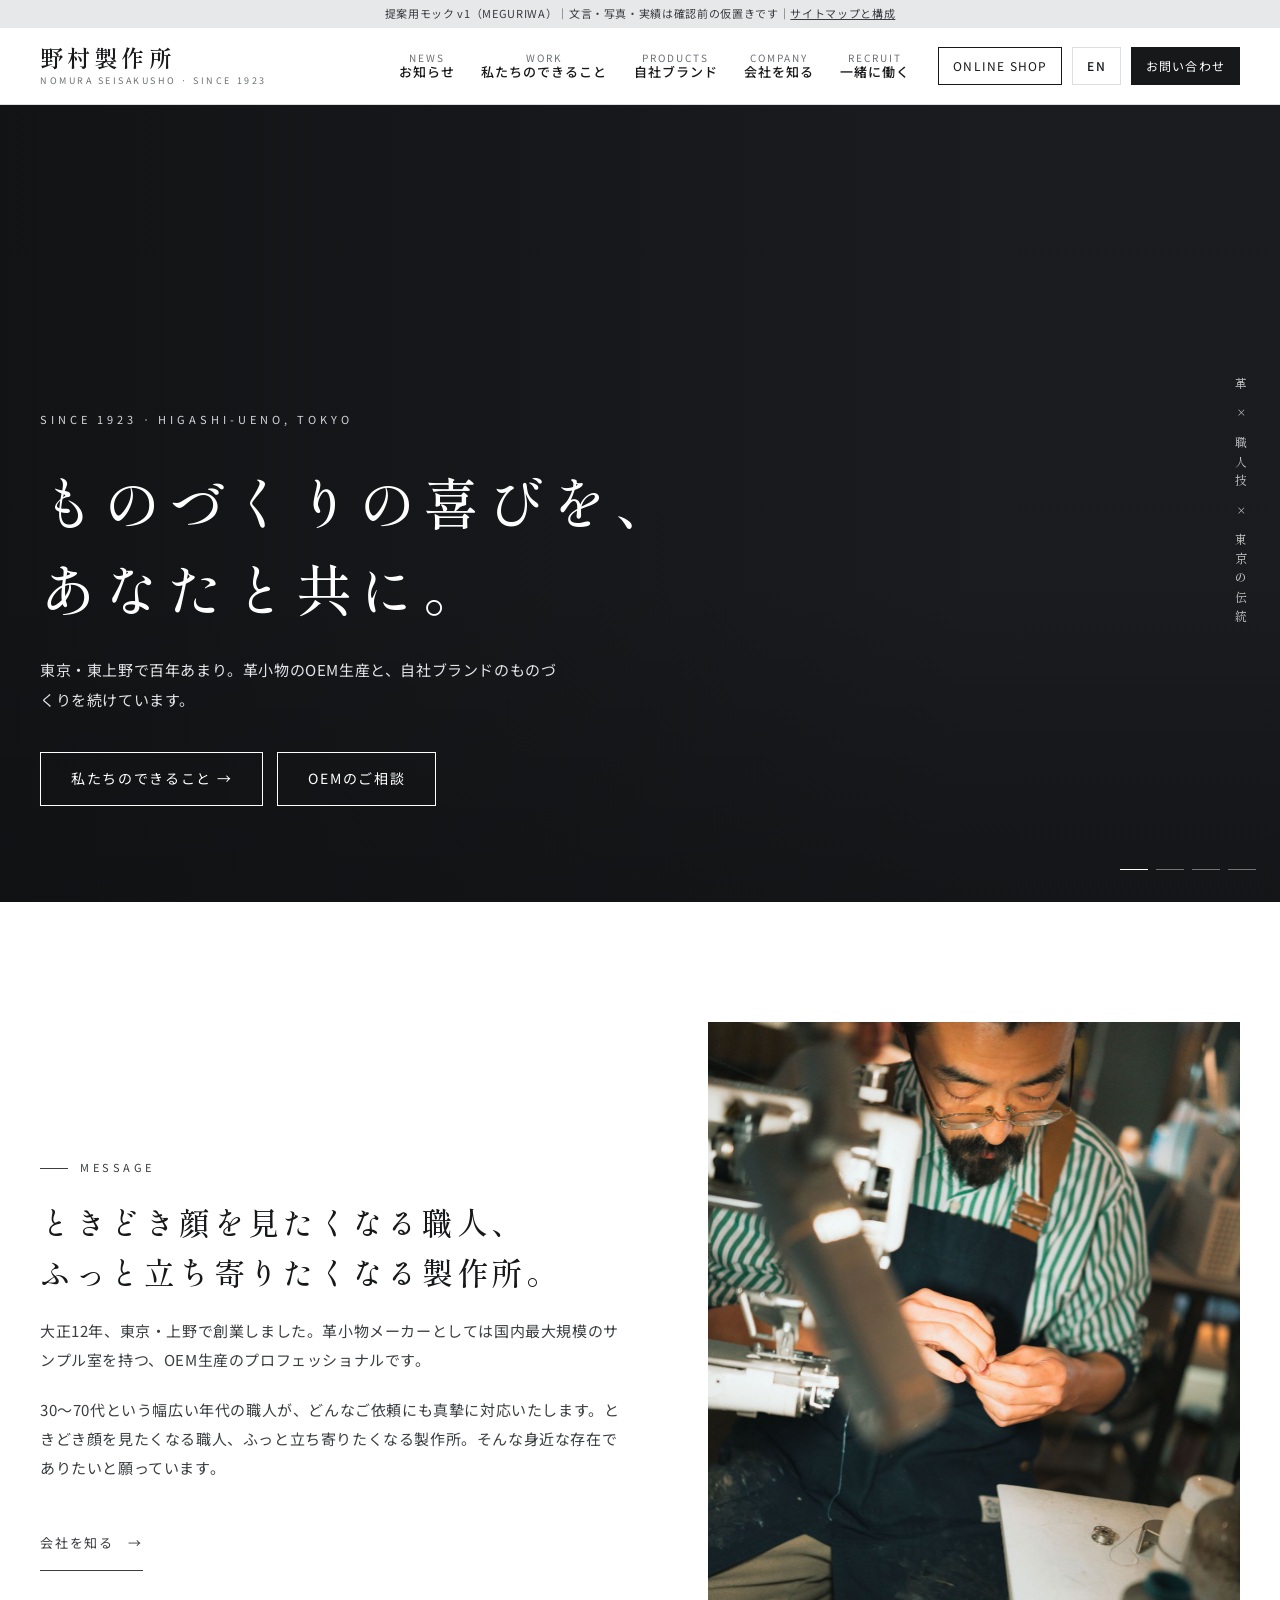
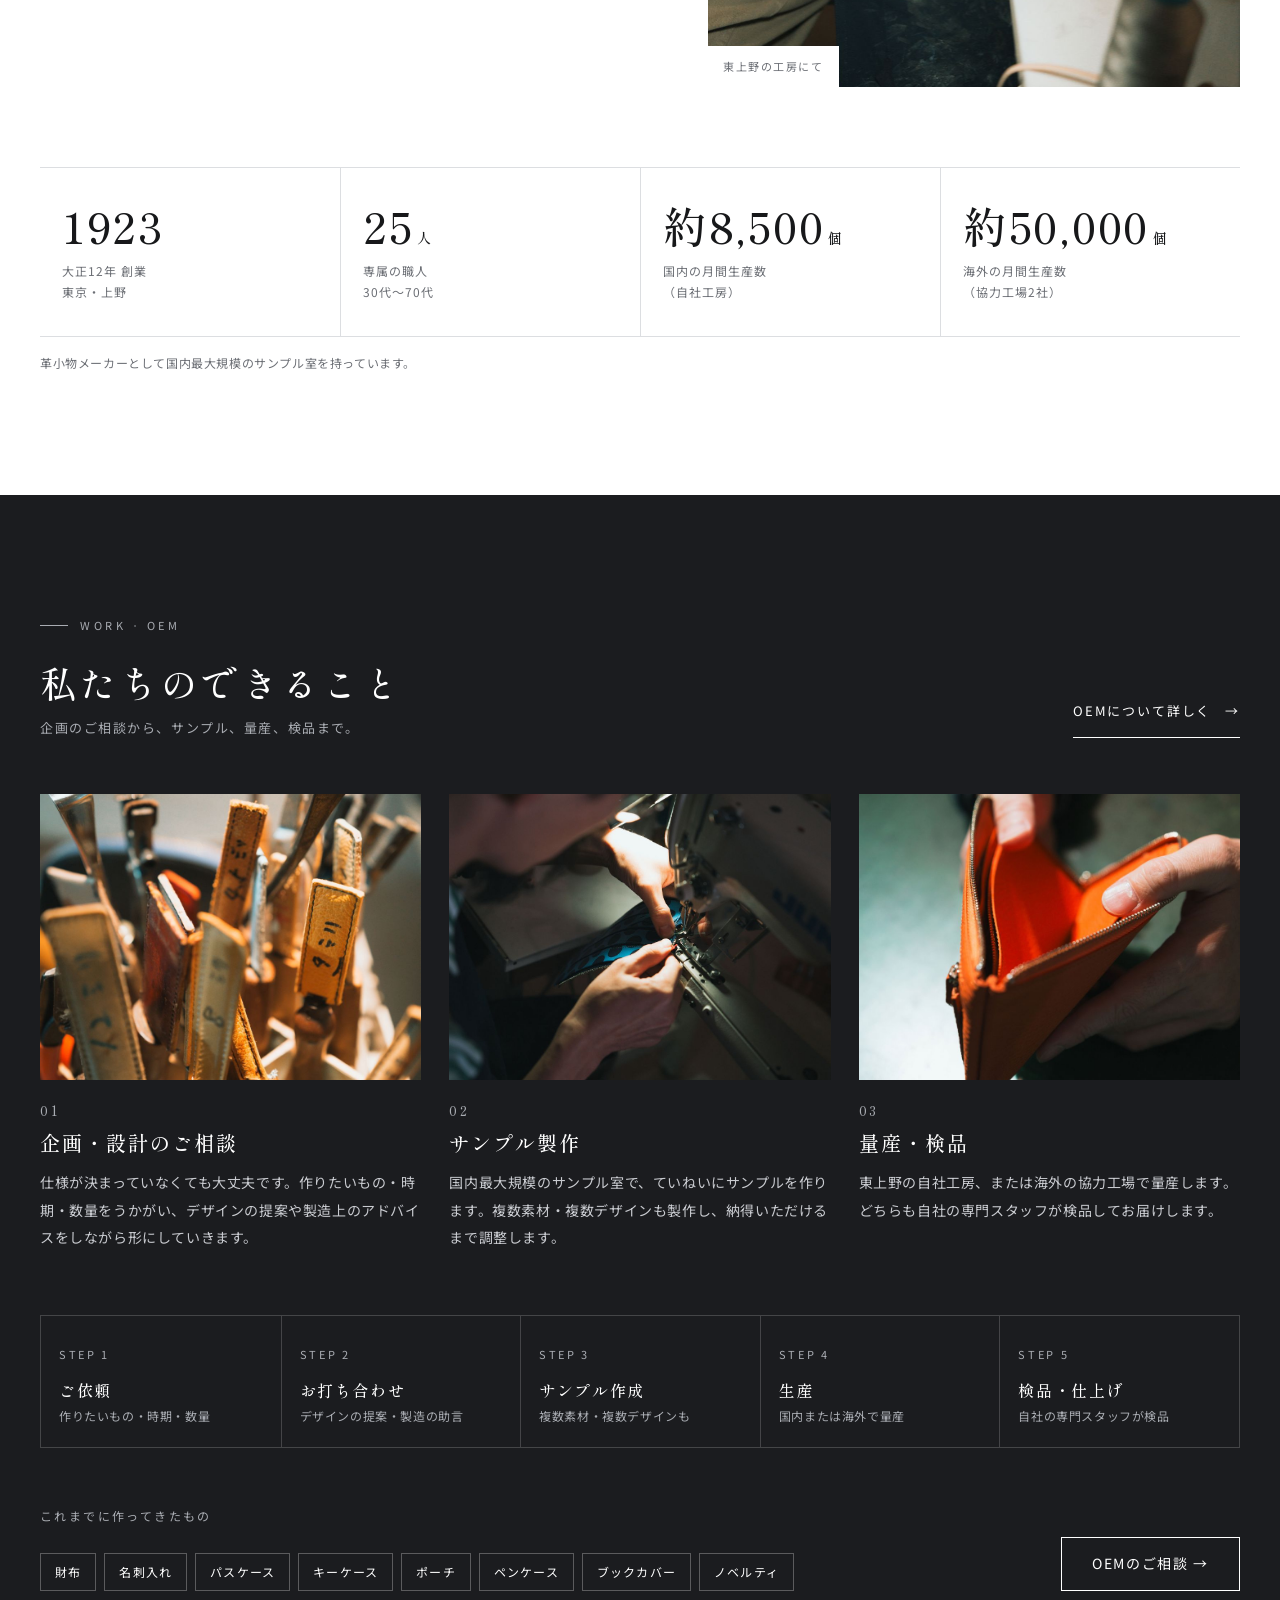
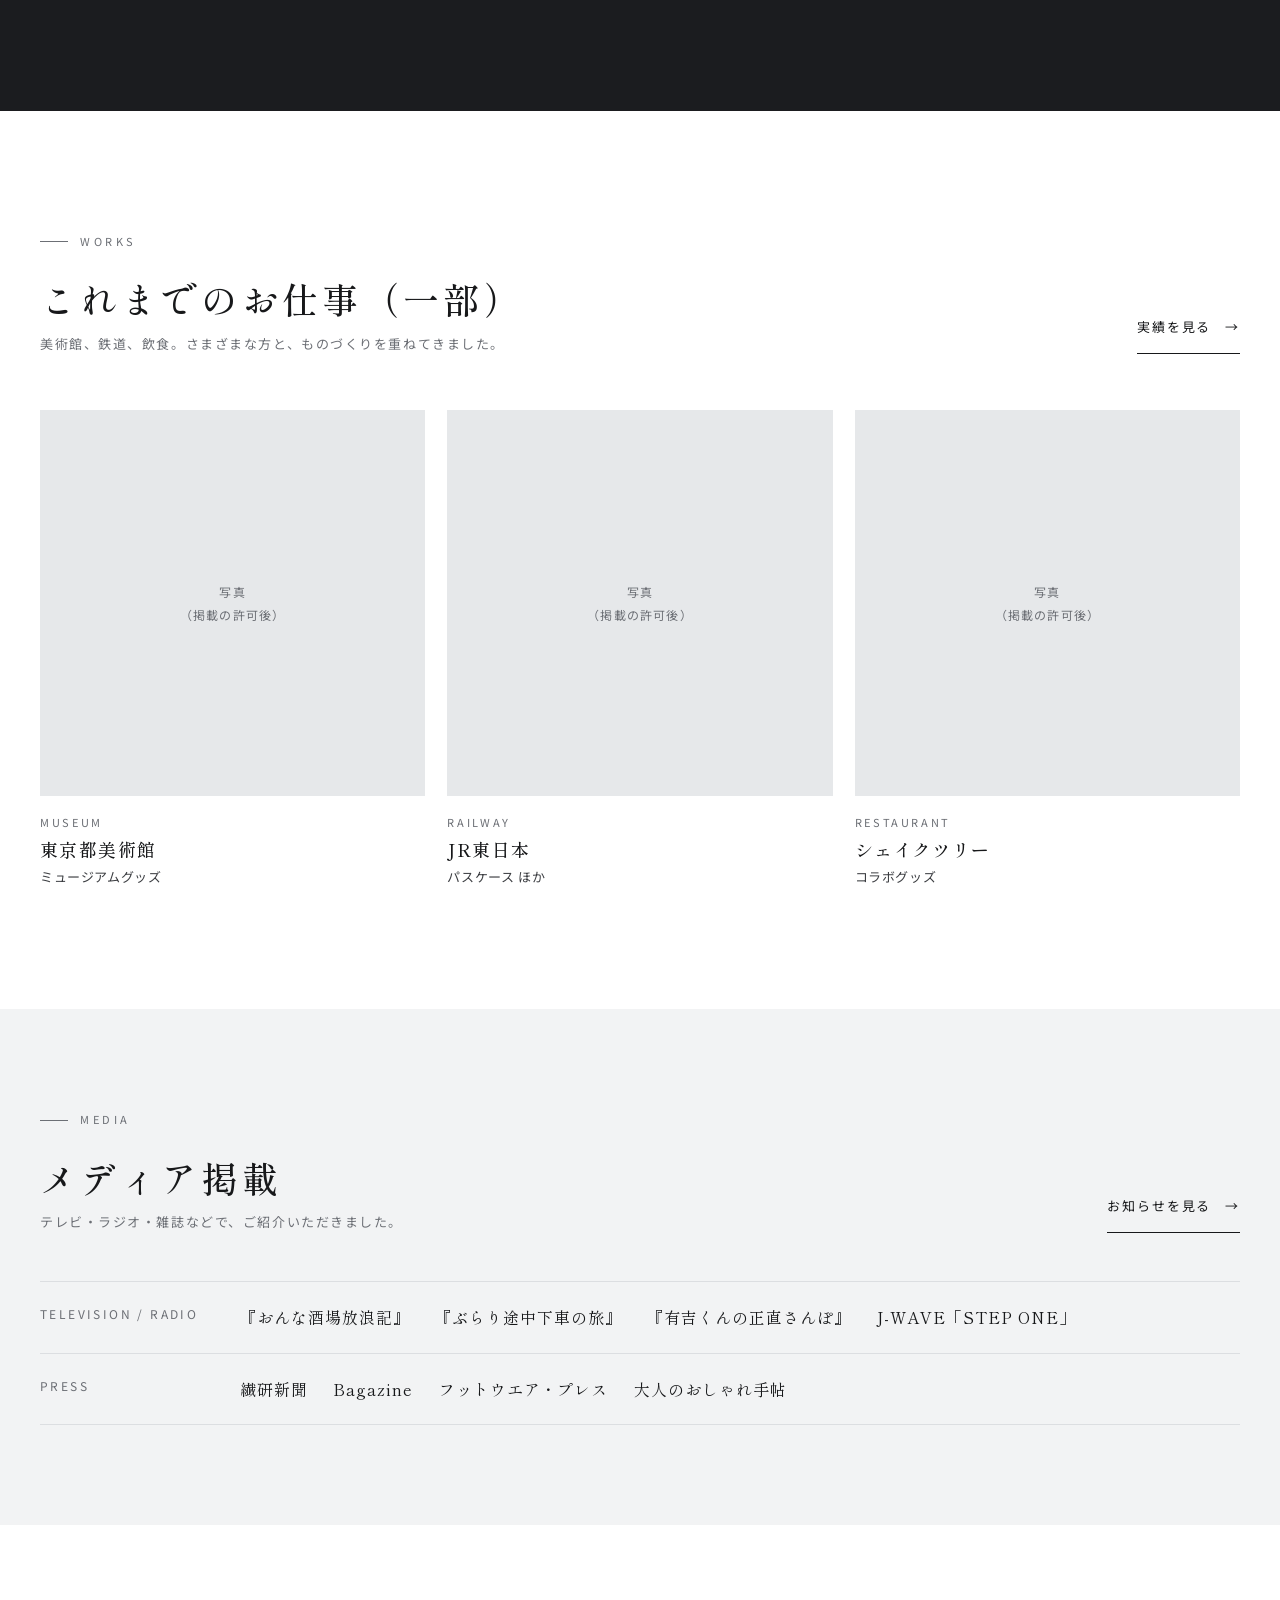
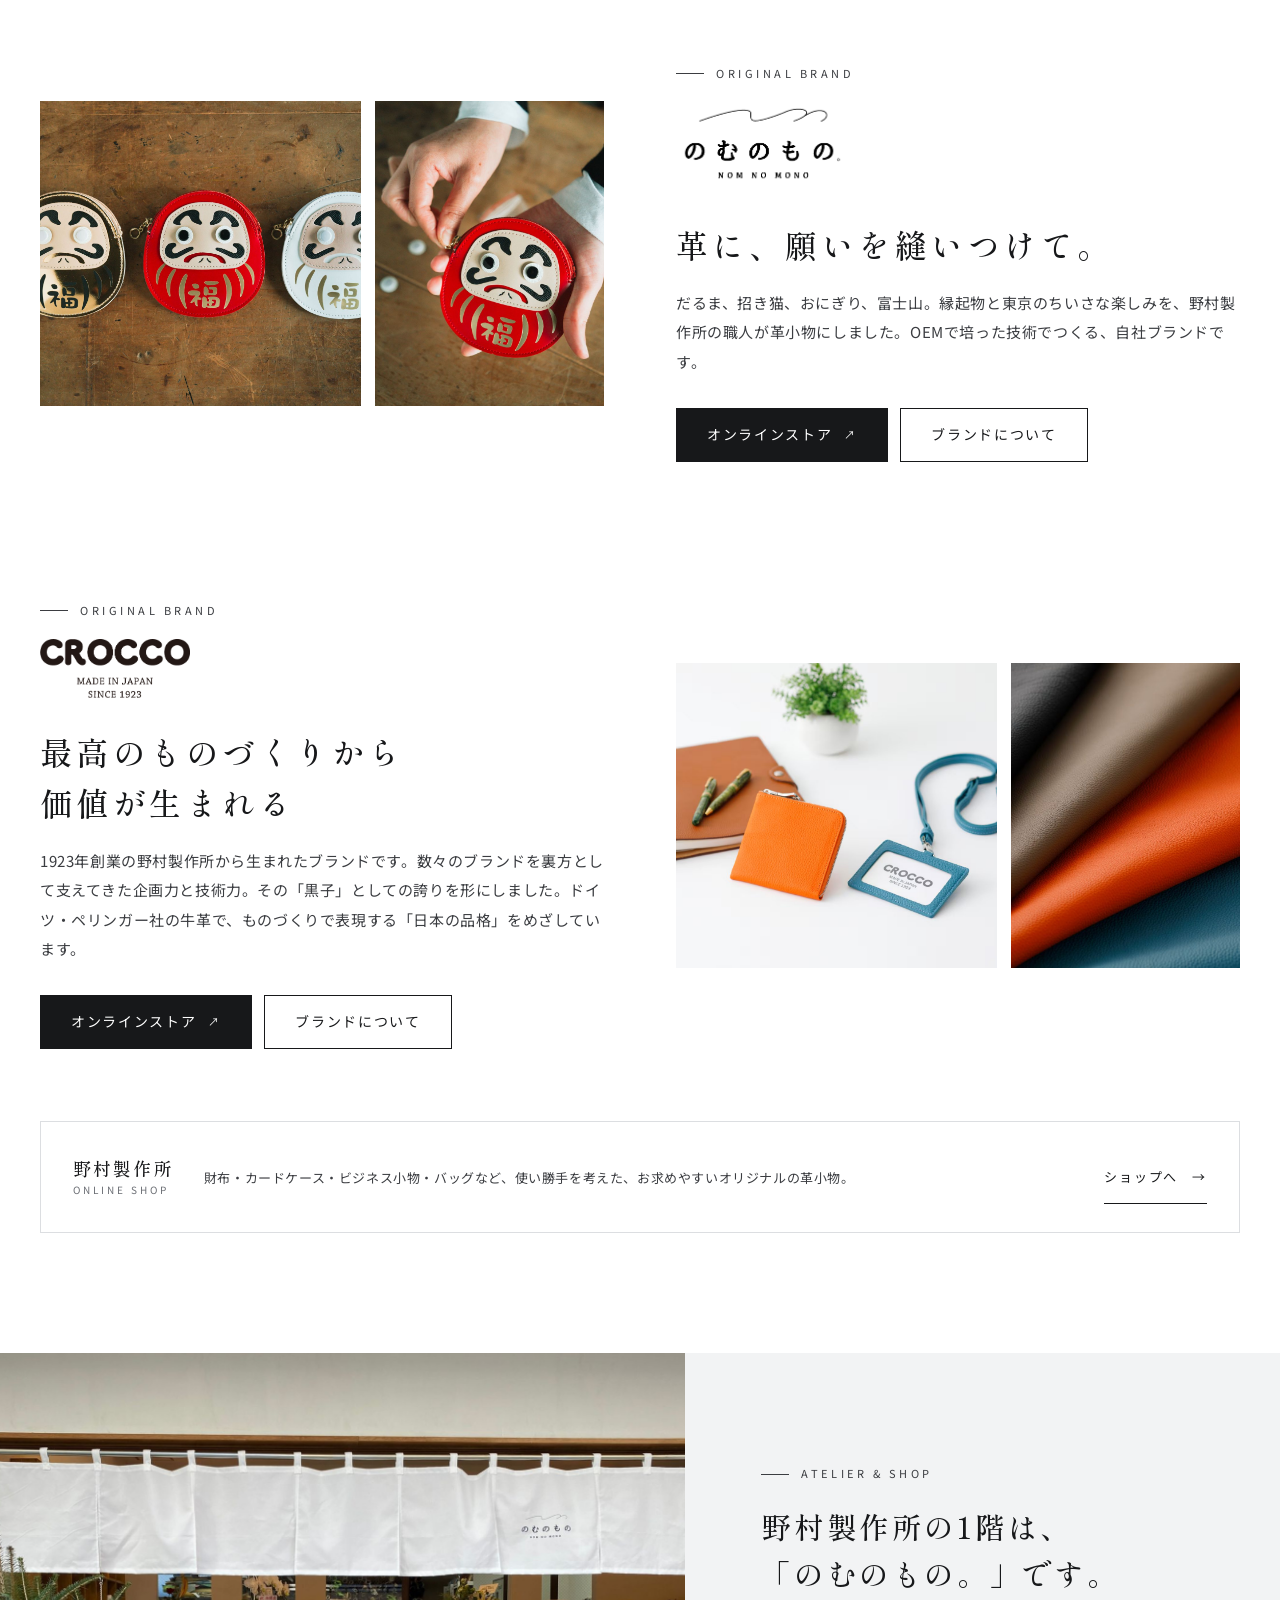
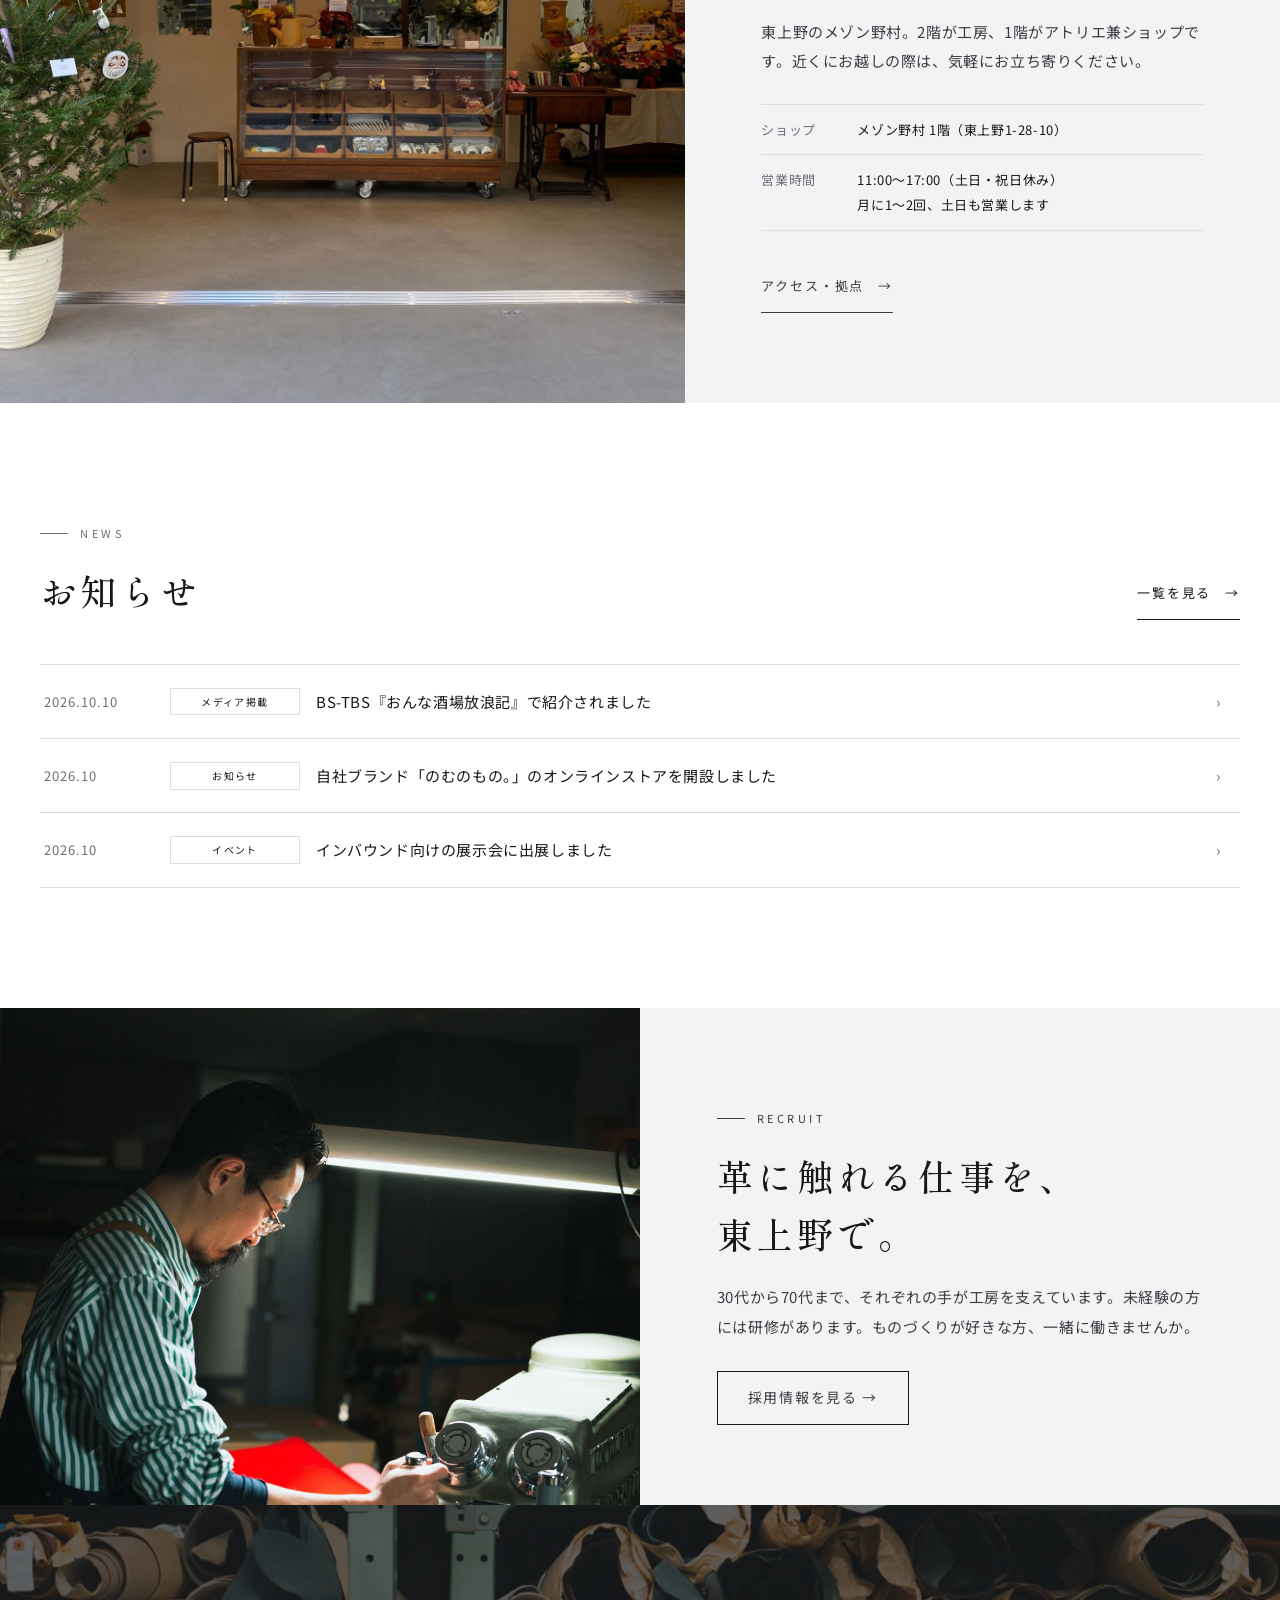
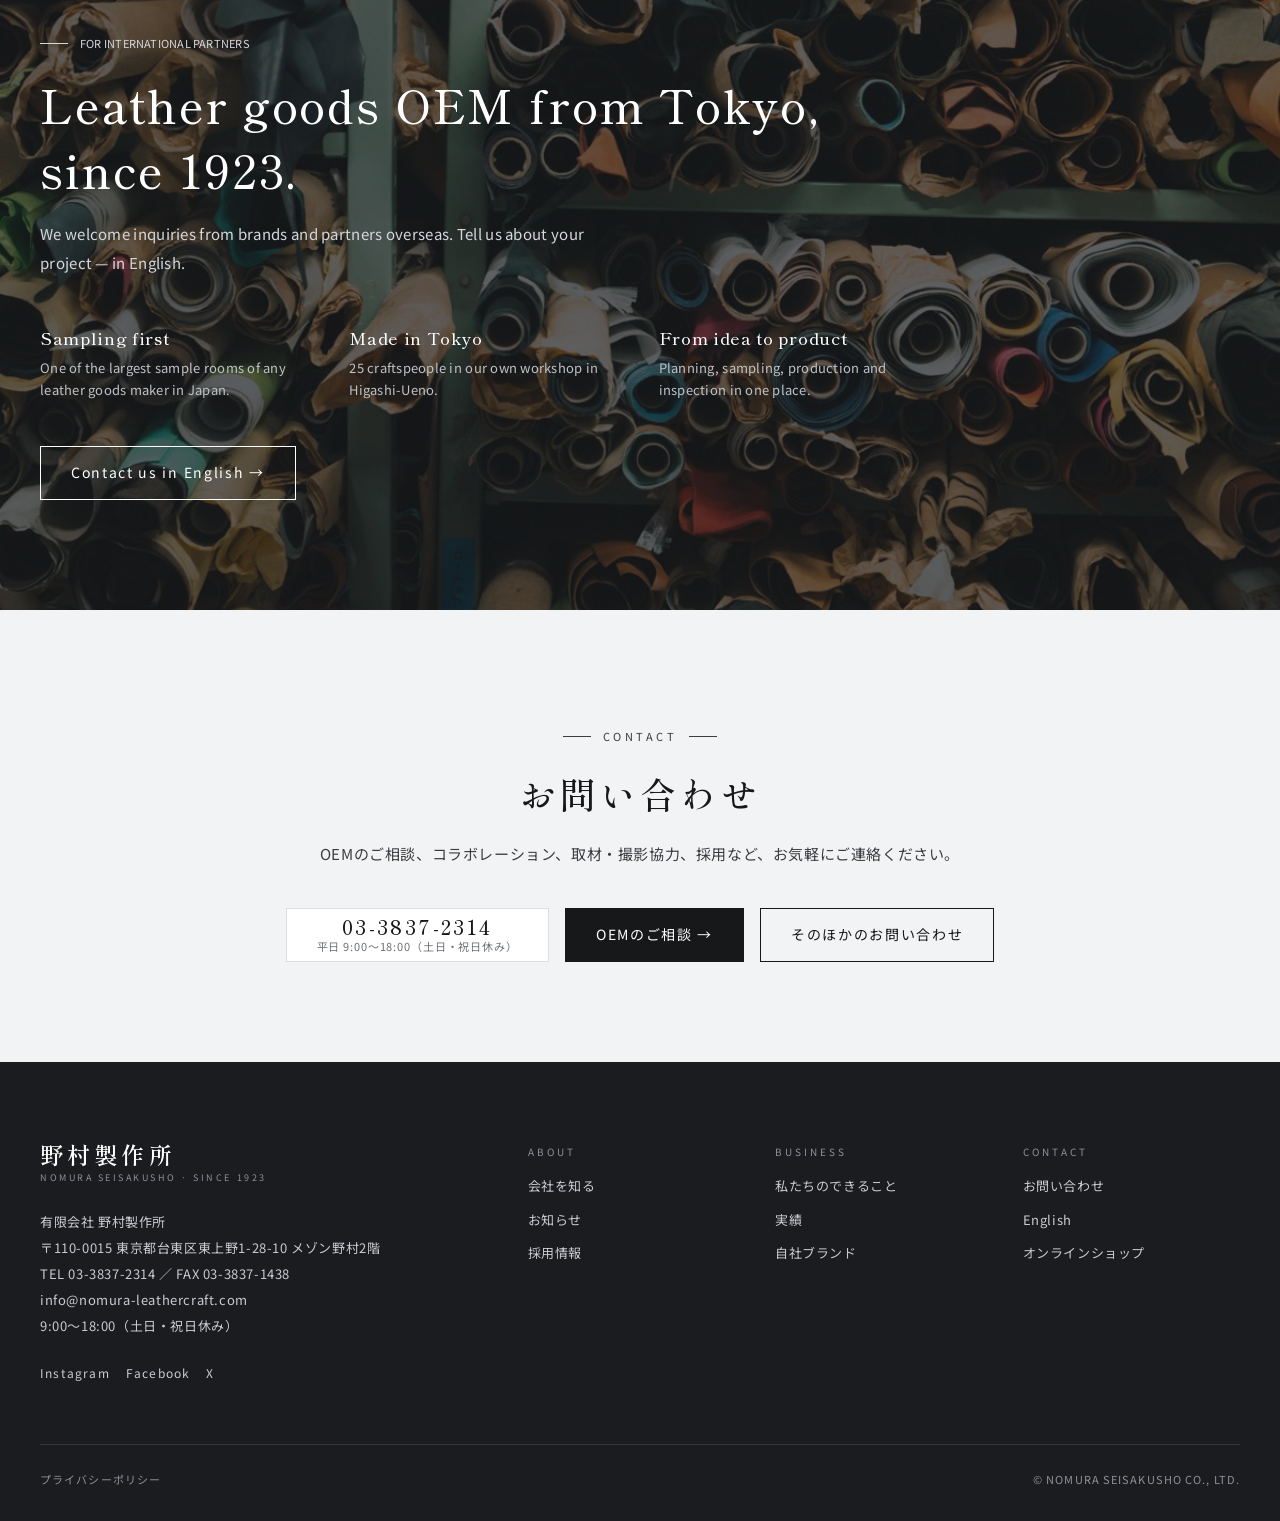
==== index.html @ 34437275 "先方修正（11/04）反映：メール追加・東京上野・30〜70代・沿革追記・ニョロニョロ/小道具協力削除・シェイクツリー・おんな酒場放浪記・ATELIER見出し Co-Authored-By: Clau" ====
<!doctype html>
<html lang="ja"><head><meta charset="utf-8"><meta name="viewport" content="width=device-width,initial-scale=1">
<title>野村製作所｜東京・東上野の革小物OEMメーカー（大正12年創業）</title><meta name="description" content="大正12年創業、東京・東上野の革小物メーカー。国内最大規模のサンプル室と専属職人25人で、財布・名刺入れ・パスケースなど革小物のOEM生産を企画から量産までお受けします。"><meta name="robots" content="noindex">
<link rel="preconnect" href="https://fonts.googleapis.com"><link rel="preconnect" href="https://fonts.gstatic.com" crossorigin>
<link href="https://fonts.googleapis.com/css2?family=Noto+Sans+JP:wght@400;500&family=Shippori+Mincho:wght@500;600&display=swap" rel="stylesheet">
<link rel="stylesheet" href="assets/site.css">
</head><body>
<div class="mockbar">提案用モック v1（MEGURIWA）｜文言・写真・実績は確認前の仮置きです｜<a href="sitemap.html" style="text-decoration:underline">サイトマップと構成</a></div>
<header class="hd"><div class="wrap hd__in">
<a class="logo" href="index.html" aria-label="野村製作所 トップへ"><b>野村製作所</b><small>NOMURA SEISAKUSHO · SINCE 1923</small></a>
<nav class="gnav" aria-label="メイン"><a href="news.html"><span>NEWS</span><b>お知らせ</b></a><a href="work.html"><span>WORK</span><b>私たちのできること</b></a><a href="products.html"><span>PRODUCTS</span><b>自社ブランド</b></a><a href="company.html"><span>COMPANY</span><b>会社を知る</b></a><a href="recruit.html"><span>RECRUIT</span><b>一緒に働く</b></a></nav>
<div class="hd__act"><a class="btn-shop" href="products.html#shops">ONLINE SHOP</a><a class="btn-en" href="en.html" lang="en">EN</a><a class="btn-ct" href="contact.html">お問い合わせ</a></div>
<button class="menu" aria-label="メニュー"><i></i><i></i><i></i></button>
</div></header>
<nav class="spnav" aria-label="メニュー"><a href="index.html">トップ<span>TOP</span></a><a href="news.html">お知らせ<span>NEWS</span></a><a href="work.html">私たちのできること<span>WORK</span></a><a href="products.html">自社ブランド<span>PRODUCTS</span></a><a href="company.html">会社を知る<span>COMPANY</span></a><a href="recruit.html">一緒に働く<span>RECRUIT</span></a><a href="works.html">実績<span>WORKS</span></a><a href="contact.html">お問い合わせ<span>CONTACT</span></a><div class="sp-btns"><a class="fill" href="contact.html?type=oem">OEMのご相談</a><a href="products.html#shops">ONLINE SHOP（3つのストア）</a><a href="en.html" lang="en">English / For international partners</a></div></nav>
<main>

<section class="hero" aria-label="メインビジュアル">
<div class="hero__sl"><span class="chk">確認：1枚目はサンプル室全体の写真に差し替え（先方の写真待ち）</span>
<img src="assets/hands_cut.jpg" alt="革を裁断する職人の手元" style="object-position:50% 45%">
<img src="assets/craftsman_red.jpg" alt="赤い革を機械にかける職人" style="object-position:50% 28%">
<img src="assets/leather_shelf.jpg" alt="工房の棚に並ぶ色とりどりの革" style="object-position:50% 40%">
<img src="assets/mini_sewing.jpg" alt="工房の小さなミシン" style="object-position:50% 50%">
</div>
<div class="hero__tx"><div class="wrap">
<p class="hero__ey">SINCE 1923 · HIGASHI-UENO, TOKYO</p>
<h1>ものづくりの喜びを、<br>あなたと共に。</h1>
<p class="sub">東京・東上野で百年あまり。革小物のOEM生産と、自社ブランドのものづくりを続けています。</p>
<div class="hero__btns"><a class="btn btn--white" href="work.html">私たちのできること →</a><a class="btn btn--white" href="contact.html?type=oem">OEMのご相談</a></div>
</div></div>
<p class="hero__vert">革 × 職人技 × 東京の伝統</p>
<div class="hero__dots" aria-hidden="true"><i></i><i></i><i></i><i></i></div>
</section>

<section class="sec"><div class="wrap">
<div class="msg"><div class="msg__tx">
<p class="lbl">Message</p>
<h2 class="h2"><span class="nb">ときどき顔を見たくなる職人、</span><br><span class="nb">ふっと立ち寄りたくなる製作所。</span></h2>
<p>大正12年、東京・上野で創業しました。革小物メーカーとしては国内最大規模のサンプル室を持つ、OEM生産のプロフェッショナルです。</p>
<p>30〜70代という幅広い年代の職人が、どんなご依頼にも真摯に対応いたします。ときどき顔を見たくなる職人、ふっと立ち寄りたくなる製作所。そんな身近な存在でありたいと願っています。</p>
<p style="margin-top:34px"><a class="more" href="company.html">会社を知る</a></p>
</div>
<figure class="msg__ph"><img src="assets/craftsman_stitch.jpg" alt="ミシンの前で糸を整える職人"><figcaption>東上野の工房にて</figcaption></figure></div>
<ul class="num">
<li><b>1923</b><span>大正12年 創業<br>東京・上野</span></li>
<li><b>25<small>人</small></b><span>専属の職人<br>30代〜70代</span></li>
<li><b>約8,500<small>個</small></b><span>国内の月間生産数<br>（自社工房）</span></li>
<li><b>約50,000<small>個</small></b><span>海外の月間生産数<br>（協力工場2社）</span></li>
</ul>
<p class="num-note">革小物メーカーとして国内最大規模のサンプル室を持っています。<span class="chk">確認：数字は現行サイトの表記。最新の値</span></p>
</div></section>

<section class="sec sec--dark" id="work"><div class="wrap">
<div class="head-row"><div><p class="lbl">Work · OEM</p><h2 class="h2">私たちのできること<small>企画のご相談から、サンプル、量産、検品まで。</small></h2></div>
<a class="more" href="work.html">OEMについて詳しく</a></div>
<div class="cards3">
<article class="card3"><figure><img src="assets/tools.jpg" alt="使い込まれた革包丁などの道具" style="object-position:50% 40%"></figure><p class="no">01</p><h3>企画・設計のご相談</h3><p>仕様が決まっていなくても大丈夫です。作りたいもの・時期・数量をうかがい、デザインの提案や製造上のアドバイスをしながら形にしていきます。</p></article>
<article class="card3"><figure><img src="assets/sewing_hands.jpg" alt="ミシンで縫う職人の手元" style="object-position:50% 50%"></figure><p class="no">02</p><h3>サンプル製作</h3><p>国内最大規模のサンプル室で、ていねいにサンプルを作ります。複数素材・複数デザインも製作し、納得いただけるまで調整します。</p></article>
<article class="card3"><figure><img src="assets/wallet.jpg" alt="仕上がった革の財布" style="object-position:50% 45%"></figure><p class="no">03</p><h3>量産・検品</h3><p>東上野の自社工房、または海外の協力工場で量産します。どちらも自社の専門スタッフが検品してお届けします。</p></article>
</div>
<ol class="steps"><li><em>STEP 1</em><b>ご依頼</b><span>作りたいもの・時期・数量</span></li><li><em>STEP 2</em><b>お打ち合わせ</b><span>デザインの提案・製造の助言</span></li><li><em>STEP 3</em><b>サンプル作成</b><span>複数素材・複数デザインも</span></li><li><em>STEP 4</em><b>生産</b><span>国内または海外で量産</span></li><li><em>STEP 5</em><b>検品・仕上げ</b><span>自社の専門スタッフが検品</span></li></ol>
<div class="work-foot"><div><h4>これまでに作ってきたもの</h4><ul class="tags"><li>財布</li><li>名刺入れ</li><li>パスケース</li><li>キーケース</li><li>ポーチ</li><li>ペンケース</li><li>ブックカバー</li><li>ノベルティ</li></ul></div><a class="btn btn--white" href="contact.html?type=oem">OEMのご相談 →</a></div>
</div></section>

<section class="sec"><div class="wrap">
<div class="head-row"><div><p class="lbl">Works</p><h2 class="h2">これまでのお仕事（一部）<small>美術館、鉄道、飲食。さまざまな方と、ものづくりを重ねてきました。</small></h2></div>
<a class="more" href="works.html">実績を見る</a></div>
<ul class="works"><li><div class="ph">写真<br>（掲載の許可後）</div><p class="cat">MUSEUM</p><h3>東京都美術館</h3><p>ミュージアムグッズ</p><span class="chk">確認：掲載の許可</span></li><li><div class="ph">写真<br>（掲載の許可後）</div><p class="cat">RAILWAY</p><h3>JR東日本</h3><p>パスケース ほか</p><span class="chk">確認：掲載の許可</span></li><li><div class="ph">写真<br>（掲載の許可後）</div><p class="cat">RESTAURANT</p><h3>シェイクツリー</h3><p>コラボグッズ</p><span class="chk">確認：掲載の許可</span></li></ul>
</div></section>

<section class="sec sec--gray" style="padding-top:100px;padding-bottom:100px"><div class="wrap">
<div class="head-row"><div><p class="lbl">Media</p><h2 class="h2">メディア掲載<small>テレビ・ラジオ・雑誌などで、ご紹介いただきました。</small></h2></div><a class="more" href="news.html">お知らせを見る</a></div>
<dl class="media">
<dt>TELEVISION / RADIO</dt><dd><span>『おんな酒場放浪記』</span><span>『ぶらり途中下車の旅』</span><span>『有吉くんの正直さんぽ』</span><span>J-WAVE「STEP ONE」</span></dd>
<dt>PRESS</dt><dd><span>繊研新聞</span><span>Bagazine</span><span>フットウエア・プレス</span><span>大人のおしゃれ手帖</span></dd>
</dl>
</div></section>

<section class="sec"><div class="wrap">
<div class="prod">
<div class="prod__ph"><img src="assets/daruma3.jpg" alt="だるまのコインケース3色" style="object-position:50% 50%"><img src="assets/daruma_hand.jpg" alt="だるまのコインケースを手に取る"></div>
<div><p class="lbl">Original Brand</p><img class="prod__logo" src="assets/nomunomono_logo_bk.png" alt="のむのもの。">
<h3>革に、願いを縫いつけて。</h3>
<p>だるま、招き猫、おにぎり、富士山。縁起物と東京のちいさな楽しみを、野村製作所の職人が革小物にしました。OEMで培った技術でつくる、自社ブランドです。</p>
<div class="btns"><a class="btn btn--fill" href="https://nomnomono.com/" target="_blank" rel="noopener">オンラインストア <span class="ext">↗</span></a><a class="btn btn--line" href="products.html">ブランドについて</a></div></div>
</div>
<div class="prod prod--rev" id="top-crocco">
<div class="prod__ph"><img src="assets/crocco_life.jpg" alt="CROCCOの革小物" style="object-position:45% 50%"><img src="assets/crocco_leather.jpg" alt="ペリンガー社の牛革"></div>
<div><p class="lbl">Original Brand</p><img class="prod__logo" src="assets/crocco_logo.png" alt="CROCCO" style="width:150px">
<h3>最高のものづくりから<br>価値が生まれる</h3>
<p>1923年創業の野村製作所から生まれたブランドです。数々のブランドを裏方として支えてきた企画力と技術力。その「黒子」としての誇りを形にしました。ドイツ・ペリンガー社の牛革で、ものづくりで表現する「日本の品格」をめざしています。</p>
<div class="btns"><a class="btn btn--fill" href="https://crocco.nomura-leathercraft.com/" target="_blank" rel="noopener">オンラインストア <span class="ext">↗</span></a><a class="btn btn--line" href="products.html#crocco">ブランドについて</a></div></div>
</div>
<div class="sub-brand"><b style="font-size:18px;letter-spacing:.12em">野村製作所<br><small style="font:400 10px/1 var(--sans);letter-spacing:.3em;color:var(--mute)">ONLINE SHOP</small></b><p>財布・カードケース・ビジネス小物・バッグなど、使い勝手を考えた、お求めやすいオリジナルの革小物。</p><a class="more" href="https://nomura.handcrafted.jp/" target="_blank" rel="noopener">ショップへ</a></div></a>
</div>
</div></section>

<section class="split">
<div class="split__ph"><img src="assets/shop_nomunomono.jpg" alt="アトリエ兼ショップ「のむのもの。」の店先" style="object-position:50% 45%"></div>
<div class="split__tx"><p class="lbl">Atelier &amp; Shop</p><h2 class="h2" style="font-size:clamp(22px,2.3vw,30px)">野村製作所の1階は、<br><span style="white-space:nowrap">「のむのもの。」です。</span></h2>
<p>東上野のメゾン野村。2階が工房、1階がアトリエ兼ショップです。近くにお越しの際は、気軽にお立ち寄りください。</p>
<dl class="info"><div><dt>ショップ</dt><dd>メゾン野村 1階（東上野1-28-10）</dd></div><div><dt>営業時間</dt><dd>11:00〜17:00（土日・祝日休み）<br>月に1〜2回、土日も営業します</dd></div></dl>
<p style="margin-top:28px"><a class="more" href="company.html#bases">アクセス・拠点</a></p></div>
</section>

<section class="sec"><div class="wrap">
<div class="head-row"><div><p class="lbl">News</p><h2 class="h2">お知らせ</h2></div><a class="more" href="news.html">一覧を見る</a></div>
<ul class="nlist"><li data-cat="メディア掲載"><a href="#"><time>2026.10.10</time><span class="tag">メディア掲載</span><span class="t">BS-TBS『おんな酒場放浪記』で紹介されました</span><span class="ar">›</span></a></li><li data-cat="お知らせ"><a href="#"><time>2026.10</time><span class="tag">お知らせ</span><span class="t">自社ブランド「のむのもの。」のオンラインストアを開設しました<span class="chk">確認：新サイト用の仮の記事</span></span><span class="ar">›</span></a></li><li data-cat="イベント"><a href="#"><time>2026.10</time><span class="tag">イベント</span><span class="t">インバウンド向けの展示会に出展しました<span class="chk">確認：新サイト用の仮の記事</span></span><span class="ar">›</span></a></li></ul>
</div></section>

<section class="rec sec--gray">
<div class="rec__ph"><img src="assets/craftsman_red.jpg" alt="赤い革を機械にかける職人" style="object-position:50% 30%"></div>
<div class="rec__tx"><p class="lbl">Recruit</p><h2 class="h2">革に触れる仕事を、<br>東上野で。</h2>
<p>30代から70代まで、それぞれの手が工房を支えています。未経験の方には研修があります。ものづくりが好きな方、一緒に働きませんか。</p>
<p style="margin-top:30px"><a class="btn btn--line" href="recruit.html">採用情報を見る →</a></p></div>
</section>

<section class="enb" lang="en"><img src="assets/leather_shelf.jpg" alt="">
<div class="wrap"><p class="lbl">For international partners</p>
<h2>Leather goods OEM from Tokyo,<br>since 1923.</h2>
<p>We welcome inquiries from brands and partners overseas. Tell us about your project — in English.</p>
<ul><li><b>Sampling first</b><span>One of the largest sample rooms of any leather goods maker in Japan.</span></li>
<li><b>Made in Tokyo</b><span>25 craftspeople in our own workshop in Higashi-Ueno.</span></li>
<li><b>From idea to product</b><span>Planning, sampling, production and inspection in one place.</span></li></ul>
<a class="btn btn--white" href="en.html">Contact us in English →</a></div></section>
<section class="ctb"><div class="wrap">
<p class="lbl">Contact</p><h2 class="h2">お問い合わせ</h2>
<p>OEMのご相談、コラボレーション、取材・撮影協力、採用など、お気軽にご連絡ください。</p>
<div class="ctb__row"><a class="tel" href="tel:0338372314"><b>03-3837-2314</b><small>平日 9:00〜18:00（土日・祝日休み）</small></a><a class="btn btn--fill" href="contact.html?type=oem">OEMのご相談 →</a><a class="btn btn--line" href="contact.html">そのほかのお問い合わせ</a></div>
</div></section>
</main>
<footer class="ft"><div class="wrap">
<div class="ft__top"><div>
<a class="logo" href="index.html"><b>野村製作所</b><small>NOMURA SEISAKUSHO · SINCE 1923</small></a>
<address>有限会社 野村製作所 <span class="chk">確認：正式社名の表記</span><br>〒110-0015 東京都台東区東上野1-28-10 メゾン野村2階<br>TEL 03-3837-2314 ／ FAX 03-3837-1438<br><a href="mailto:info@nomura-leathercraft.com">info@nomura-leathercraft.com</a><br>9:00〜18:00（土日・祝日休み）</address>
<div class="ft__sns"><a href="https://www.instagram.com/nomuraseisakusho_official/" target="_blank" rel="noopener">Instagram</a><a href="https://www.facebook.com/nomuraseisakusho/" target="_blank" rel="noopener">Facebook</a><a href="https://x.com/nomurass_jp" target="_blank" rel="noopener">X</a><span class="chk">確認：Xを続けるか</span></div>
</div>
<div class="ft__nav">
<div><h4>ABOUT</h4><a href="company.html">会社を知る</a><a href="news.html">お知らせ</a><a href="recruit.html">採用情報</a></div>
<div><h4>BUSINESS</h4><a href="work.html">私たちのできること</a><a href="works.html">実績</a><a href="products.html">自社ブランド</a></div>
<div><h4>CONTACT</h4><a href="contact.html">お問い合わせ</a><a href="en.html" lang="en">English</a><a href="products.html#shops">オンラインショップ</a></div>
</div></div>
<div class="ft__bt"><span><a href="#">プライバシーポリシー</a></span><span>© NOMURA SEISAKUSHO CO., LTD.</span></div>
</div></footer>
<script>
(function(){var q=location.search;if(q.indexOf('check')>-1)document.body.classList.add('check');if(q.indexOf('static')>-1)document.body.classList.add('static');
var m=document.querySelector('.menu');if(m)m.addEventListener('click',function(){document.body.classList.toggle('menu-open')});
document.querySelectorAll('.spnav a').forEach(function(a){a.addEventListener('click',function(){document.body.classList.remove('menu-open')})});
document.querySelectorAll('a[href="#"]').forEach(function(a){a.addEventListener('click',function(e){e.preventDefault()})});})();
</script>
</body></html>
---- assets/site.css ----
/* 野村製作所 コーポレートサイト モック v1 ／ 白・グレー・墨（クリーム色は使わない）＋朱は1点だけ */
:root{
  --ink:#17181A;--ink2:#3B3D41;--mute:#6C6F75;--line:#DCDEE1;
  --gray:#F2F3F4;--gray2:#E6E8EA;--white:#FFFFFF;--dark:#1B1C1F;--dark2:#26282C;
  --aka:#B2352B;
  --serif:"Shippori Mincho","Hiragino Mincho ProN","Yu Mincho",serif;
  --sans:"Noto Sans JP","Hiragino Sans","Yu Gothic",sans-serif;
  --w:1200px;--g:24px;--hd:76px;
}
*{box-sizing:border-box;margin:0;padding:0}
html{scroll-behavior:smooth;-webkit-text-size-adjust:100%}
body{font-family:var(--sans);color:var(--ink);background:var(--white);font-size:15px;line-height:1.95;letter-spacing:.04em;-webkit-font-smoothing:antialiased}
img{display:block;max-width:100%;height:auto}
a{color:inherit;text-decoration:none}
ul,ol{list-style:none}
.nb{display:inline-block}
.wrap{max-width:calc(var(--w) + var(--g)*2);margin:0 auto;padding:0 var(--g)}
.serif{font-family:var(--serif)}
/* 確認待ちの印（?check のときだけ出る） */
.chk{display:none}
body.check .chk{display:inline-block;background:#FFE14D;color:#111;font:500 11px/1.5 var(--sans);letter-spacing:0;padding:2px 7px;margin:4px 4px 0 0;border-radius:2px;vertical-align:middle}
.mockbar{background:var(--gray2);color:var(--ink2);font-size:11px;letter-spacing:.06em;text-align:center;padding:5px 12px;line-height:1.6}

/* ---- header ---- */
.hd{position:sticky;top:0;z-index:50;background:rgba(255,255,255,.97);border-bottom:1px solid var(--line);backdrop-filter:blur(6px)}
.hd__in{height:var(--hd);display:flex;align-items:center;gap:28px}
.logo{display:flex;flex-direction:column;line-height:1.1;flex:0 0 auto}
.logo b{font:600 23px/1.1 var(--serif);letter-spacing:.18em}
.logo small{font-size:9px;letter-spacing:.28em;color:var(--mute);margin-top:6px}
.gnav{display:flex;gap:26px;margin-left:auto}
.gnav a{display:flex;flex-direction:column;align-items:center;line-height:1.3;padding:6px 0;position:relative}
.gnav a span{font-size:10px;letter-spacing:.2em;color:var(--mute)}
.gnav a b{font-weight:500;font-size:13px;letter-spacing:.08em}
.gnav a::after{content:"";position:absolute;left:50%;bottom:-2px;width:0;height:1px;background:var(--ink);transition:.25s;transform:translateX(-50%)}
.gnav a:hover::after,.gnav a.is-cur::after{width:100%}
.hd__act{display:flex;align-items:center;gap:10px}
.btn-shop,.btn-en,.btn-ct{display:inline-flex;align-items:center;height:38px;padding:0 14px;font-size:12px;letter-spacing:.1em;border:1px solid var(--ink);white-space:nowrap}
.btn-en{border-color:var(--line);font-weight:500}
.btn-ct{background:var(--ink);color:#fff}
.btn-ct:hover{background:var(--ink2)}
.menu{display:none;width:44px;height:44px;border:0;background:none;cursor:pointer;position:relative;margin-left:auto}
.menu i{position:absolute;left:11px;right:11px;height:1px;background:var(--ink);transition:.3s}
.menu i:nth-child(1){top:16px}.menu i:nth-child(2){top:22px}.menu i:nth-child(3){top:28px}
body.menu-open .menu i:nth-child(1){top:22px;transform:rotate(45deg)}
body.menu-open .menu i:nth-child(2){opacity:0}
body.menu-open .menu i:nth-child(3){top:22px;transform:rotate(-45deg)}
.spnav{display:none}

/* ---- common parts ---- */
.sec{padding:120px 0}
.sec--gray{background:var(--gray)}
.sec--dark{background:var(--dark);color:#fff}
.lbl{display:flex;align-items:center;gap:12px;font-size:11px;letter-spacing:.32em;color:var(--mute);margin-bottom:18px;text-transform:uppercase}
.lbl::before{content:"";width:28px;height:1px;background:currentColor}
.sec--dark .lbl{color:#A9ACB2}
.h2{font:500 clamp(26px,3vw,36px)/1.6 var(--serif);letter-spacing:.12em}
.h2 small{display:block;font:400 13px/1.6 var(--sans);letter-spacing:.12em;color:var(--mute);margin-top:6px}
.sec--dark .h2 small{color:#A9ACB2}
.lead{max-width:640px;color:var(--ink2);margin-top:22px}
.sec--dark .lead{color:#C9CBD0}
.head-row{display:flex;justify-content:space-between;align-items:flex-end;gap:40px;flex-wrap:wrap}
.more{display:inline-flex;align-items:center;gap:14px;font-size:13px;letter-spacing:.14em;padding:14px 0;border-bottom:1px solid currentColor}
.more::after{content:"→";transition:.25s}
.more:hover::after{transform:translateX(4px)}
.btn{display:inline-flex;align-items:center;justify-content:center;gap:12px;min-height:54px;padding:0 30px;font-size:14px;letter-spacing:.12em;border:1px solid var(--ink);transition:.2s}
.btn--fill{background:var(--ink);color:#fff}
.btn--fill:hover{background:var(--ink2)}
.btn--line:hover{background:var(--ink);color:#fff}
.btn--white{border-color:#fff;color:#fff}
.btn--white:hover{background:#fff;color:var(--ink)}
.btn .ext{font-size:11px}
.ph{background:var(--gray2);display:flex;align-items:center;justify-content:center;color:var(--mute);font-size:12px;letter-spacing:.1em;text-align:center;padding:12px}
.cover{width:100%;height:100%;object-fit:cover}

/* ---- TOP hero ---- */
.hero{position:relative;height:calc(100vh - var(--hd) - 27px);min-height:560px;max-height:880px;overflow:hidden;background:var(--dark);color:#fff}
.hero__sl{position:absolute;inset:0}
.hero__sl img{position:absolute;inset:0;width:100%;height:100%;object-fit:cover;opacity:0;animation:fade 24s infinite;transform:scale(1.04)}
.hero__sl img:nth-child(1){animation-delay:0s}
.hero__sl img:nth-child(2){animation-delay:6s}
.hero__sl img:nth-child(3){animation-delay:12s}
.hero__sl img:nth-child(4){animation-delay:18s}
@keyframes fade{0%{opacity:0;transform:scale(1.06)}5%{opacity:1}25%{opacity:1}31%{opacity:0;transform:scale(1)}100%{opacity:0}}
.hero::after{content:"";position:absolute;inset:0;background:linear-gradient(90deg,rgba(15,16,18,.72) 0%,rgba(15,16,18,.35) 45%,rgba(15,16,18,.05) 75%),linear-gradient(0deg,rgba(15,16,18,.55),transparent 40%)}
.hero__tx{position:absolute;z-index:2;left:0;right:0;bottom:12%}
.hero__ey{font-size:11px;letter-spacing:.36em;color:#D5D7DB;margin-bottom:26px}
.hero h1{font:500 clamp(32px,4.4vw,58px)/1.55 var(--serif);letter-spacing:.14em}
.hero p.sub{margin-top:24px;color:#E4E5E8;max-width:520px}
.hero__btns{display:flex;gap:14px;margin-top:38px;flex-wrap:wrap}
.hero__dots{position:absolute;z-index:2;right:var(--g);bottom:32px;display:flex;gap:8px}
.hero__dots i{width:28px;height:1px;background:rgba(255,255,255,.4)}
.hero__dots i:first-child{background:#fff}
.hero__vert{position:absolute;z-index:2;right:34px;top:50%;transform:translateY(-50%);writing-mode:vertical-rl;font:400 12px/1 var(--serif);letter-spacing:.6em;color:rgba(255,255,255,.75)}
body.static .hero__sl img{animation:none;opacity:0}
body.static .hero__sl img:first-child{opacity:1;transform:none}

/* message */
.msg{display:grid;grid-template-columns:1.05fr .95fr;gap:80px;align-items:center}
.msg__tx p{color:var(--ink2);margin-top:20px}
.msg .h2{font-size:clamp(22px,2.5vw,31px)}
.msg__ph{position:relative}
.msg__ph img{aspect-ratio:4/5;object-fit:cover;width:100%}
.msg__ph figcaption{position:absolute;left:-1px;bottom:-1px;background:#fff;font-size:11px;letter-spacing:.14em;color:var(--mute);padding:10px 16px}
/* numbers */
.num{display:grid;grid-template-columns:repeat(4,1fr);border-top:1px solid var(--line);border-bottom:1px solid var(--line);margin-top:80px}
.num li{padding:34px 22px;border-left:1px solid var(--line)}
.num li:first-child{border-left:0}
.num b{display:block;font:500 clamp(30px,3.4vw,46px)/1.1 var(--serif);letter-spacing:.04em}
.num b small{font-size:14px;margin-left:4px;letter-spacing:.1em}
.num span{display:block;font-size:12px;color:var(--mute);margin-top:12px;letter-spacing:.08em;line-height:1.7}
.num-note{font-size:12px;color:var(--mute);margin-top:14px}
/* work cards */
.cards3{display:grid;grid-template-columns:repeat(3,1fr);gap:28px;margin-top:56px}
.card3 figure{aspect-ratio:4/3;overflow:hidden;background:var(--dark2)}
.card3 figure img{width:100%;height:100%;object-fit:cover;transition:.6s}
.card3:hover figure img{transform:scale(1.03)}
.card3 .no{font:500 13px/1 var(--serif);letter-spacing:.2em;color:#A9ACB2;margin:24px 0 10px}
.sec:not(.sec--dark) .card3 .no{color:var(--mute)}
.card3 h3{font:500 20px/1.6 var(--serif);letter-spacing:.1em}
.card3 p{font-size:14px;margin-top:10px;color:#C9CBD0}
.sec:not(.sec--dark) .card3 p{color:var(--ink2)}
.steps{display:grid;grid-template-columns:repeat(5,1fr);margin-top:64px;border:1px solid rgba(255,255,255,.18)}
.steps li{padding:22px 18px;border-left:1px solid rgba(255,255,255,.18);position:relative}
.steps li:first-child{border-left:0}
.steps em{font:normal 11px/1 var(--sans);letter-spacing:.24em;color:#A9ACB2}
.steps b{display:block;font:500 16px/1.5 var(--serif);letter-spacing:.1em;margin-top:10px}
.steps span{display:block;font-size:12px;color:#A9ACB2;margin-top:4px;line-height:1.6}
.sec:not(.sec--dark) .steps{border-color:var(--line)}
.sec:not(.sec--dark) .steps li{border-color:var(--line)}
.sec:not(.sec--dark) .steps em,.sec:not(.sec--dark) .steps span{color:var(--mute)}
.tags{display:flex;flex-wrap:wrap;gap:8px;margin-top:26px}
.tags li{border:1px solid rgba(255,255,255,.28);font-size:12px;padding:6px 14px;letter-spacing:.1em}
.sec:not(.sec--dark) .tags li{border-color:var(--line);background:#fff}
.work-foot{display:flex;justify-content:space-between;align-items:flex-end;gap:30px;flex-wrap:wrap;margin-top:56px}
.work-foot h4{font-size:12px;letter-spacing:.2em;color:#A9ACB2;font-weight:400}
/* works */
.works{display:grid;grid-template-columns:repeat(3,1fr);gap:22px;margin-top:56px}
.works li .ph{aspect-ratio:1/1}
.works .cat{font-size:11px;letter-spacing:.24em;color:var(--mute);margin-top:16px}
.works h3{font:500 18px/1.6 var(--serif);letter-spacing:.08em;margin-top:2px}
.works p{font-size:13px;color:var(--ink2)}
/* media */
.media{display:grid;grid-template-columns:200px 1fr;gap:0;margin-top:48px;border-top:1px solid var(--line)}
.media dt,.media dd{padding:20px 0;border-bottom:1px solid var(--line)}
.media dt{font-size:12px;letter-spacing:.2em;color:var(--mute)}
.media dd{font:400 16px/1.9 var(--serif);letter-spacing:.06em}
.media dd span{display:inline-block;margin-right:1.6em}
/* products */
.prod{display:grid;grid-template-columns:1fr 1fr;gap:72px;align-items:center}
.prod__ph{display:grid;grid-template-columns:1.4fr 1fr;gap:14px}
.prod__ph img{width:100%;height:100%;object-fit:cover;aspect-ratio:3/4}
.prod__ph img:first-child{aspect-ratio:auto}
.prod--rev{margin-top:120px}
.prod--rev .prod__ph{order:2}
.prod__logo{width:170px;margin-bottom:28px}
.prod h3{font:500 clamp(24px,2.6vw,32px)/1.6 var(--serif);letter-spacing:.14em}
.prod p{color:var(--ink2);margin-top:18px}
.prod .btns{display:flex;gap:12px;margin-top:32px;flex-wrap:wrap}
.sub-brand{display:grid;grid-template-columns:auto 1fr auto;gap:30px;align-items:center;border:1px solid var(--line);background:#fff;padding:28px 32px;margin-top:72px}
.sub-brand b{font:500 22px/1 var(--serif);letter-spacing:.24em}
.sub-brand p{font-size:13px;color:var(--ink2)}
/* shops */
.shops{display:grid;grid-template-columns:repeat(3,1fr);gap:18px;margin-top:40px}
.shops--2{grid-template-columns:1fr 1fr}
.shop{display:flex;flex-direction:column;border:1px solid var(--line);padding:30px 28px;min-height:250px;transition:.2s;background:#fff}
.shop:hover{border-color:var(--ink)}
.shop__lg{height:54px;width:auto;object-fit:contain;object-position:left center}
.shop__tx{font:600 22px/1.2 var(--serif);letter-spacing:.16em;height:54px}
.shop__tx small{display:block;font:400 10px/1 var(--sans);letter-spacing:.3em;color:var(--mute);margin-top:8px}
.shop p{font-size:13px;color:var(--ink2);margin-top:18px;flex:1}
.shop span{font-size:12px;letter-spacing:.06em;margin-top:18px;border-top:1px solid var(--line);padding-top:14px}
.brands2{display:grid;grid-template-columns:1fr 1fr;gap:22px;margin-top:72px}
.brand2{display:grid;grid-template-columns:1fr 1fr;border:1px solid var(--line);background:#fff;transition:.2s}
.brand2:hover{border-color:var(--ink)}
.brand2 figure{overflow:hidden;aspect-ratio:1/1}
.brand2 figure img{width:100%;height:100%;object-fit:cover;transition:.6s}
.brand2:hover figure img{transform:scale(1.03)}
.brand2__b{padding:28px 26px;display:flex;flex-direction:column}
.brand2__lg{height:44px;width:auto;object-fit:contain;object-position:left center}
.brand2__tx{font:600 20px/1.2 var(--serif);letter-spacing:.16em;height:44px}
.brand2__tx small{display:block;font:400 10px/1 var(--sans);letter-spacing:.3em;color:var(--mute);margin-top:8px}
.brand2 p{font-size:13px;color:var(--ink2);margin-top:16px;flex:1}
.brand2 .more{align-self:flex-start;margin-top:16px;padding:8px 0;font-size:12px}
.shop figure{aspect-ratio:3/2;overflow:hidden;margin:-30px -28px 24px;background:#fff}
.shop figure img{width:100%;height:100%;object-fit:cover}
/* atelier */
.split{display:grid;grid-template-columns:1.15fr 1fr;min-height:560px}
.split__ph img{width:100%;height:100%;object-fit:cover}
.split__tx{padding:90px clamp(24px,6vw,96px);display:flex;flex-direction:column;justify-content:center;background:var(--gray)}
.split__tx p{color:var(--ink2);margin-top:20px}
.info{margin-top:28px;border-top:1px solid var(--line);font-size:13px}
.info div{display:grid;grid-template-columns:96px 1fr;padding:12px 0;border-bottom:1px solid var(--line)}
.info dt{color:var(--mute)}
/* news */
.nlist{margin-top:44px;border-top:1px solid var(--line)}
.nlist li a{display:grid;grid-template-columns:110px 130px 1fr 20px;gap:16px;align-items:center;padding:22px 4px;border-bottom:1px solid var(--line);transition:.2s}
.nlist li a:hover{background:var(--gray)}
.nlist time{font-size:13px;letter-spacing:.08em;color:var(--mute)}
.nlist .tag{font-size:10px;letter-spacing:.14em;border:1px solid var(--line);text-align:center;padding:3px 6px;background:#fff}
.nlist .t{font-size:15px}
.nlist .ar{color:var(--mute)}
/* recruit band */
.rec{display:grid;grid-template-columns:1fr 1fr;gap:0;align-items:stretch}
.rec__ph img{width:100%;height:100%;object-fit:cover;aspect-ratio:4/3}
.rec__tx{padding:80px clamp(24px,6vw,90px);display:flex;flex-direction:column;justify-content:center}
.rec__tx p{color:var(--ink2);margin-top:20px}
/* EN band */
.enb{position:relative;color:#fff;overflow:hidden;background:var(--dark)}
.enb>img{position:absolute;inset:0;width:100%;height:100%;object-fit:cover;opacity:.32}
.enb .wrap{position:relative;padding-top:110px;padding-bottom:110px}
.enb h2{font:500 clamp(28px,3.6vw,46px)/1.4 var(--serif);letter-spacing:.04em}
.enb p{color:#D5D7DB;margin-top:18px;max-width:560px;letter-spacing:.02em}
.enb ul{display:grid;grid-template-columns:repeat(3,1fr);gap:28px;margin:48px 0 44px;max-width:900px}
.enb li b{display:block;font:500 17px/1.4 var(--serif);letter-spacing:.04em}
.enb li span{display:block;font-size:13px;color:#BFC2C7;margin-top:8px;line-height:1.7;letter-spacing:.02em}
/* contact band */
.ctb{background:var(--gray);padding:100px 0;text-align:center}
.ctb .lbl{justify-content:center}
.ctb .lbl::after{content:"";width:28px;height:1px;background:currentColor}
.ctb p{color:var(--ink2);margin-top:16px}
.ctb__row{display:flex;justify-content:center;gap:16px;margin-top:40px;flex-wrap:wrap}
.tel{display:flex;flex-direction:column;justify-content:center;min-height:54px;padding:0 30px;border:1px solid var(--line);background:#fff;line-height:1.4}
.tel b{font:500 20px/1.2 var(--serif);letter-spacing:.12em}
.tel small{font-size:11px;color:var(--mute);letter-spacing:.08em}

/* ---- footer ---- */
.ft{background:var(--dark);color:#C9CBD0;padding:80px 0 30px;font-size:13px}
.ft__top{display:grid;grid-template-columns:1.2fr 2fr;gap:60px}
.ft .logo b{color:#fff}
.ft .logo small{color:#8E9197}
.ft address{font-style:normal;margin-top:26px;line-height:2}
.ft__nav{display:grid;grid-template-columns:repeat(3,1fr);gap:10px 30px}
.ft__nav a{display:block;padding:4px 0}
.ft__nav a:hover{color:#fff}
.ft__nav h4{font-size:10px;letter-spacing:.3em;color:#8E9197;font-weight:400;margin-bottom:8px}
.ft__sns{display:flex;gap:16px;margin-top:22px;font-size:12px;letter-spacing:.1em}
.ft__bt{display:flex;justify-content:space-between;gap:20px;flex-wrap:wrap;border-top:1px solid #34363B;margin-top:60px;padding-top:24px;font-size:11px;color:#8E9197;letter-spacing:.1em}

/* ---- lower pages ---- */
.ph-head{padding:84px 0 0;background:var(--white)}
.crumb{font-size:11px;color:var(--mute);letter-spacing:.1em;margin-bottom:40px}
.crumb a:hover{text-decoration:underline}
.ph-head h1{font:500 clamp(30px,3.8vw,46px)/1.5 var(--serif);letter-spacing:.14em}
.ph-head .en{font-size:11px;letter-spacing:.36em;color:var(--mute);margin-bottom:14px}
.ph-head .lead{margin-top:24px;max-width:700px}
.ph-vis{margin-top:64px;height:min(52vw,520px);overflow:hidden}
.ph-vis img{width:100%;height:100%;object-fit:cover}
.toc{display:flex;gap:6px 22px;flex-wrap:wrap;font-size:12px;letter-spacing:.12em;margin-top:34px}
.toc a{color:var(--ink2);border-bottom:1px solid var(--line);padding-bottom:2px}
.toc a:hover{border-color:var(--ink)}
.tbl{border-top:1px solid var(--line);margin-top:44px}
.tbl div{display:grid;grid-template-columns:200px 1fr;padding:20px 4px;border-bottom:1px solid var(--line)}
.tbl dt{color:var(--mute);font-size:13px;letter-spacing:.1em}
.tbl dd{font-size:15px}
.grid2{display:grid;grid-template-columns:1fr 1fr;gap:56px}
.duo{display:grid;grid-template-columns:repeat(2,1fr);gap:22px;margin-top:44px}
.duo3{grid-template-columns:repeat(3,1fr)}
.box{background:#fff;border:1px solid var(--line);padding:34px 32px}
.sec--gray .box{border-color:transparent}
.box h3{font:500 20px/1.6 var(--serif);letter-spacing:.1em}
.box p{font-size:14px;color:var(--ink2);margin-top:12px}
.box .k{font-size:11px;letter-spacing:.24em;color:var(--mute)}
.flow{margin-top:48px}
.flow li{display:grid;grid-template-columns:120px 1fr 300px;gap:36px;padding:34px 0;border-top:1px solid var(--line);align-items:start}
.flow li:last-child{border-bottom:1px solid var(--line)}
.flow em{font:normal 500 13px/1 var(--serif);letter-spacing:.2em;color:var(--mute)}
.flow em b{display:block;font-size:40px;color:var(--ink);margin-top:8px;letter-spacing:.02em}
.flow h3{font:500 21px/1.6 var(--serif);letter-spacing:.1em}
.flow p{font-size:14px;color:var(--ink2);margin-top:10px}
.flow img{aspect-ratio:3/2;object-fit:cover;width:100%}
.flow .ph{aspect-ratio:3/2}
.faq{margin-top:44px;border-top:1px solid var(--line)}
.faq details{border-bottom:1px solid var(--line)}
.faq summary{list-style:none;cursor:pointer;padding:24px 40px 24px 0;font:500 16px/1.7 var(--serif);letter-spacing:.06em;position:relative}
.faq summary::-webkit-details-marker{display:none}
.faq summary::before{content:"Q.";margin-right:14px;color:var(--mute)}
.faq summary::after{content:"+";position:absolute;right:6px;top:20px;font:300 24px/1 var(--sans);color:var(--mute)}
.faq details[open] summary::after{content:"−"}
.faq details p{padding:0 0 26px 34px;color:var(--ink2);font-size:14px}
.hist{margin-top:44px;border-left:1px solid var(--line);padding-left:36px}
.hist li{position:relative;padding:0 0 34px}
.hist li::before{content:"";position:absolute;left:-41px;top:10px;width:9px;height:9px;border-radius:50%;background:var(--ink)}
.hist li:first-child::before{background:var(--aka)}
.hist b{font:500 22px/1.3 var(--serif);letter-spacing:.06em}
.hist b small{font-size:12px;color:var(--mute);margin-left:10px;letter-spacing:.1em}
.hist p{color:var(--ink2);margin-top:6px}
.hist b.tbd{font:500 13px/1.6 var(--sans);letter-spacing:.14em;color:var(--mute);border:1px dashed var(--line);padding:2px 10px}
.bases{display:grid;grid-template-columns:repeat(2,1fr);gap:28px;margin-top:44px}
.base .ph{aspect-ratio:16/9}
.base h3{font:500 19px/1.6 var(--serif);letter-spacing:.1em;margin-top:18px}
.base dl{font-size:13px;margin-top:10px;border-top:1px solid var(--line)}
.base dl div{display:grid;grid-template-columns:90px 1fr;padding:9px 0;border-bottom:1px solid var(--line)}
.base dt{color:var(--mute)}
.map{aspect-ratio:21/9;margin-top:44px}
.jobs{display:grid;grid-template-columns:repeat(3,1fr);gap:22px;margin-top:48px}
.job{background:#fff;border:1px solid var(--line);padding:32px 28px;display:flex;flex-direction:column}
.job h3{font:500 21px/1.5 var(--serif);letter-spacing:.1em}
.job .k{font-size:11px;letter-spacing:.24em;color:var(--mute);margin-bottom:8px}
.job > p{font-size:14px;color:var(--ink2);margin-top:14px}
.job dl{font-size:13px;margin-top:20px;border-top:1px solid var(--line)}
.job dl div{padding:10px 0;border-bottom:1px solid var(--line)}
.job dt{color:var(--mute);font-size:11px;letter-spacing:.14em}
.train{display:grid;grid-template-columns:repeat(3,1fr);gap:0;margin-top:44px;border:1px solid var(--line);background:#fff}
.train li{padding:30px 28px;border-left:1px solid var(--line)}
.train li:first-child{border-left:0}
.train em{font:normal 11px/1 var(--sans);letter-spacing:.24em;color:var(--mute)}
.train b{display:block;font:500 19px/1.5 var(--serif);letter-spacing:.1em;margin-top:10px}
.train span{display:block;font-size:13px;color:var(--ink2);margin-top:6px}
.ntab{display:flex;gap:8px;flex-wrap:wrap;margin-top:10px}
.ntab button{font:500 12px/1 var(--sans);letter-spacing:.12em;border:1px solid var(--line);background:#fff;padding:11px 16px;cursor:pointer;color:var(--ink2)}
.ntab button.is-on{background:var(--ink);border-color:var(--ink);color:#fff}
.pager{display:flex;gap:6px;justify-content:center;margin-top:44px;font-size:13px}
.pager span{width:40px;height:40px;display:flex;align-items:center;justify-content:center;border:1px solid var(--line)}
.pager span.is-on{background:var(--ink);color:#fff;border-color:var(--ink)}
/* form */
.form{margin-top:44px;border-top:1px solid var(--line)}
.form .row{display:grid;grid-template-columns:240px 1fr;gap:24px;padding:22px 0;border-bottom:1px solid var(--line);align-items:start}
.form label.t{font-size:14px;letter-spacing:.06em;padding-top:12px}
.form label.t em{font-style:normal;font-size:10px;margin-left:8px;padding:2px 6px;background:var(--ink);color:#fff;letter-spacing:.1em;vertical-align:2px}
.form label.t em.opt{background:var(--gray2);color:var(--ink2)}
.form input[type=text],.form input[type=email],.form input[type=tel],.form select,.form textarea{width:100%;font:15px/1.6 var(--sans);padding:12px 14px;border:1px solid var(--line);background:var(--gray);color:var(--ink);border-radius:0}
.form textarea{min-height:180px;resize:vertical}
.form input:focus,.form select:focus,.form textarea:focus{outline:1px solid var(--ink);background:#fff}
.radios{display:flex;flex-wrap:wrap;gap:8px}
.radios label{display:inline-flex;align-items:center;gap:8px;border:1px solid var(--line);padding:10px 14px;font-size:13px;cursor:pointer;background:#fff}
.radios input{accent-color:var(--ink)}
.oem-only{display:none}
.form.is-oem .oem-only{display:grid}
.form .agree{display:flex;justify-content:center;gap:10px;font-size:13px;padding:30px 0 10px}
.form .send{display:flex;justify-content:center;padding:10px 0}
.note{font-size:12px;color:var(--mute);margin-top:10px}
.intl{display:flex;justify-content:space-between;align-items:center;gap:30px;flex-wrap:wrap;background:var(--dark);color:#fff;padding:34px 38px;margin-top:64px}
.intl b{font:500 21px/1.5 var(--serif);letter-spacing:.04em}
.intl span{display:block;font-size:13px;color:#BFC2C7;margin-top:4px}
.sitemap-tree{font:14px/2.1 var(--sans);background:var(--gray);padding:34px 40px;margin-top:40px;white-space:pre;overflow-x:auto}
.sitemap-tree a{text-decoration:underline}

/* ---- responsive ---- */
@media (max-width:1100px){
  .gnav{gap:16px}.gnav a b{font-size:12px}
  .btn-shop{display:none}
}
@media (max-width:900px){
  :root{--g:16px;--hd:62px}
  body{font-size:14px}
  .gnav,.hd__act{display:none}
  .menu{display:block}
  .logo b{font-size:19px}.logo small{font-size:8px}
  .spnav{display:block;position:fixed;inset:var(--hd) 0 0 0;background:#fff;z-index:49;padding:24px var(--g) 40px;overflow:auto;opacity:0;pointer-events:none;transition:.3s}
  body.menu-open .spnav{opacity:1;pointer-events:auto}
  .spnav a{display:flex;justify-content:space-between;align-items:baseline;padding:18px 0;border-bottom:1px solid var(--line);font:500 17px/1.4 var(--serif);letter-spacing:.1em}
  .spnav a span{font:400 10px/1 var(--sans);letter-spacing:.24em;color:var(--mute)}
  .spnav .sp-btns{display:grid;gap:10px;margin-top:26px}
  .spnav .sp-btns a{justify-content:center;border:1px solid var(--ink);font:500 14px/1 var(--sans);padding:17px;letter-spacing:.12em}
  .spnav .sp-btns a.fill{background:var(--ink);color:#fff}
  .sec{padding:80px 0}
  .hero{height:auto;min-height:0;aspect-ratio:auto;height:calc(100svh - var(--hd) - 40px);max-height:none}
  .hero__tx{bottom:9%}
  .hero h1{font-size:30px;letter-spacing:.1em}
  .hero__vert{display:none}
  .hero__btns .btn{min-height:50px;padding:0 20px;font-size:13px}
  .msg,.prod,.grid2{grid-template-columns:1fr;gap:44px}
  .prod--rev{margin-top:80px}
  .prod--rev .prod__ph{order:0}
  .num{grid-template-columns:1fr 1fr;margin-top:56px}
  .num li:nth-child(3){border-left:0}
  .num li:nth-child(n+3){border-top:1px solid var(--line)}
  .num li{padding:24px 14px}
  .cards3{grid-template-columns:1fr;gap:40px}
  .steps{grid-template-columns:1fr}
  .steps li{border-left:0;border-top:1px solid rgba(255,255,255,.18);display:grid;grid-template-columns:70px 1fr;column-gap:10px}
  .sec:not(.sec--dark) .steps li{border-top-color:var(--line)}
  .steps li:first-child{border-top:0}
  .steps b{margin-top:0;grid-column:2}.steps em{grid-row:1/3;padding-top:6px}.steps span{grid-column:2}
  .works{grid-template-columns:1fr 1fr;gap:28px 14px}
  .media{grid-template-columns:1fr}
  .media dt{border-bottom:0;padding-bottom:0}
  .media dd{font-size:15px;padding-top:6px}
  .sub-brand{grid-template-columns:1fr;gap:14px;padding:24px}
  .split,.rec{grid-template-columns:1fr}
  .split{min-height:0}
  .split__ph img{aspect-ratio:4/3}
  .split__tx,.rec__tx{padding:56px var(--g)}
  .nlist li a{grid-template-columns:auto 1fr;gap:6px 14px;padding:18px 2px}
  .nlist .tag{justify-self:start}
  .msg .h2{font-size:20px}
  .nlist .t{grid-column:1/-1}.nlist .ar{display:none}
  .enb ul{grid-template-columns:1fr;gap:20px}
  .enb .wrap{padding-top:80px;padding-bottom:80px}
  .ft__top{grid-template-columns:1fr;gap:40px}
  .ft__nav{grid-template-columns:1fr 1fr}
  .ph-head{padding-top:44px}.crumb{margin-bottom:26px}
  .ph-vis{margin-top:40px;height:64vw}
  .tbl div{grid-template-columns:1fr;gap:4px;padding:16px 2px}
  .duo,.duo3,.bases,.jobs,.train,.shops,.brands2{grid-template-columns:1fr}
  .brands2{margin-top:48px}
  .shop{min-height:0}
  .train li{border-left:0;border-top:1px solid var(--line)}.train li:first-child{border-top:0}
  .flow li{grid-template-columns:1fr;gap:14px;padding:28px 0}
  .flow em b{display:inline;font-size:28px;margin-left:10px}
  .form .row{grid-template-columns:1fr;gap:8px;padding:18px 0}
  .form label.t{padding-top:0}
  .form.is-oem .oem-only{display:grid}
  .intl{padding:28px 22px}
  .map{aspect-ratio:4/3}
  .sitemap-tree{font-size:12px;padding:22px 18px}
}
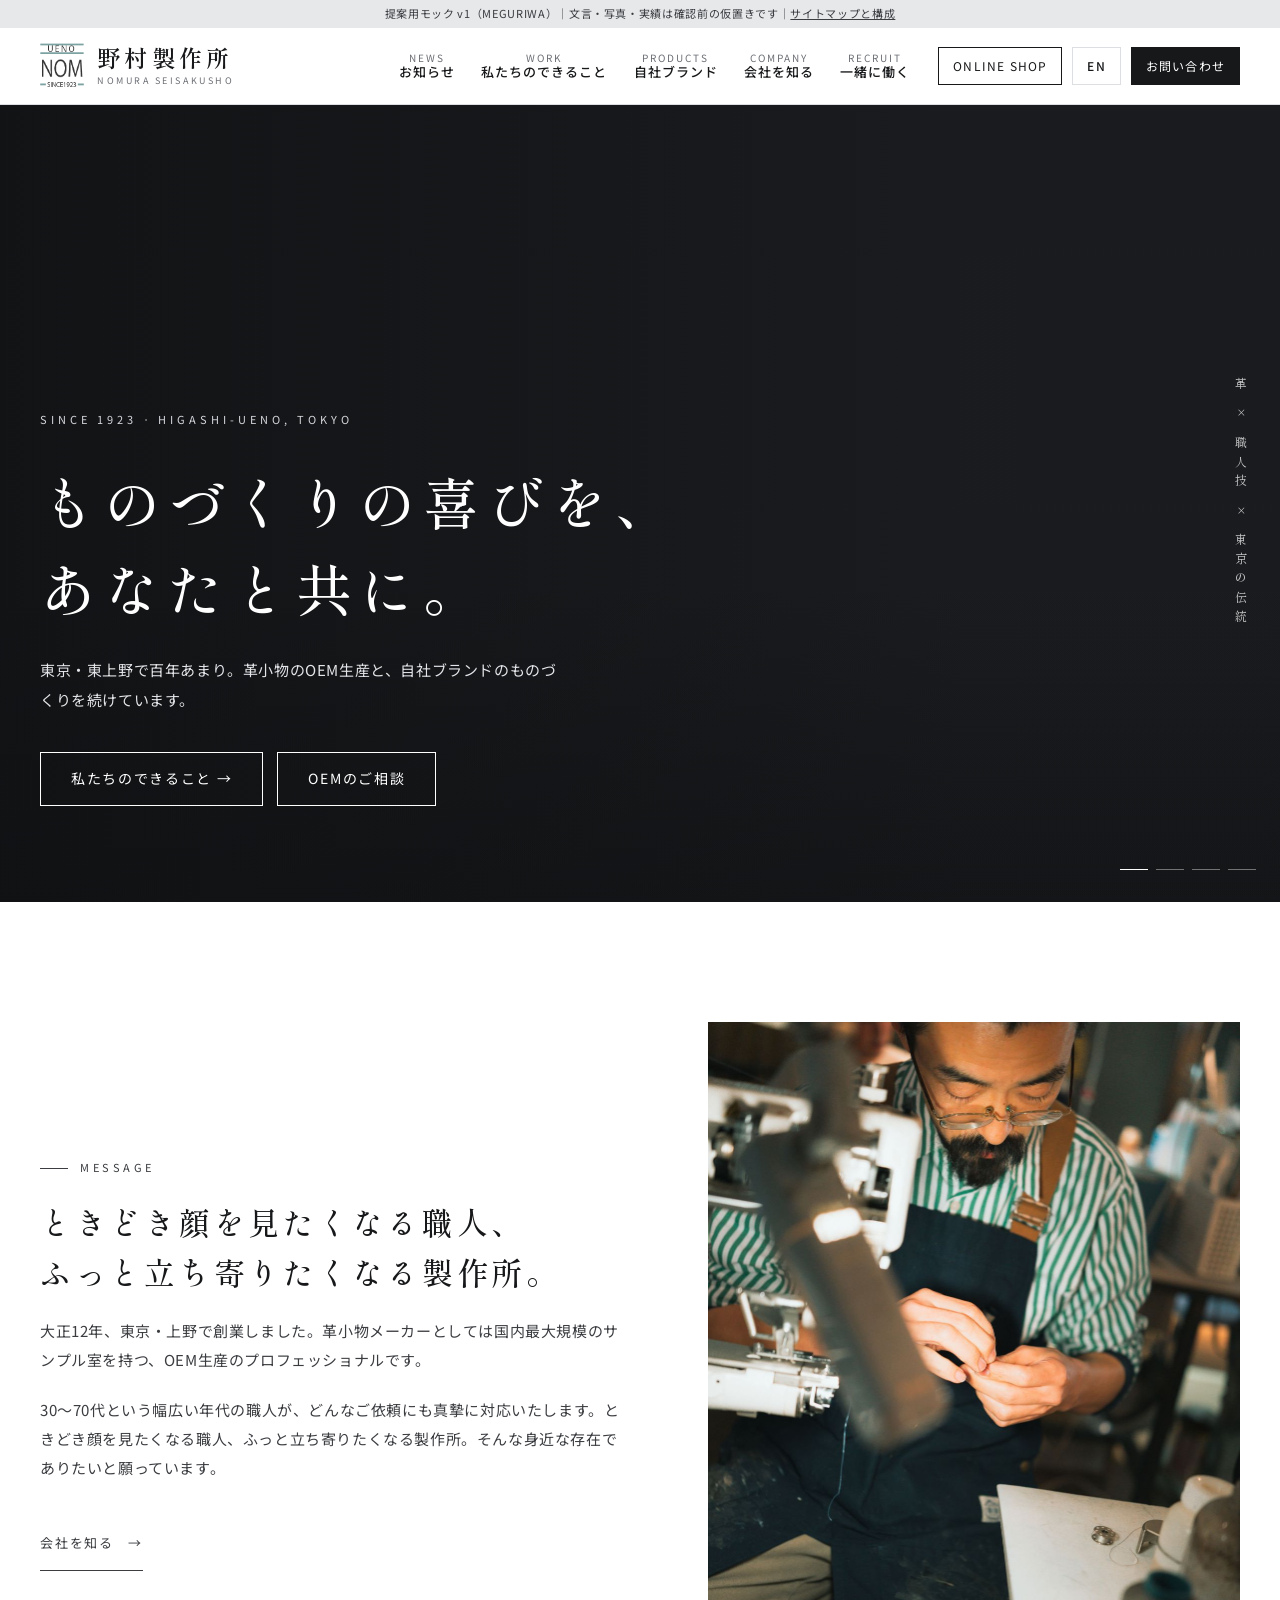
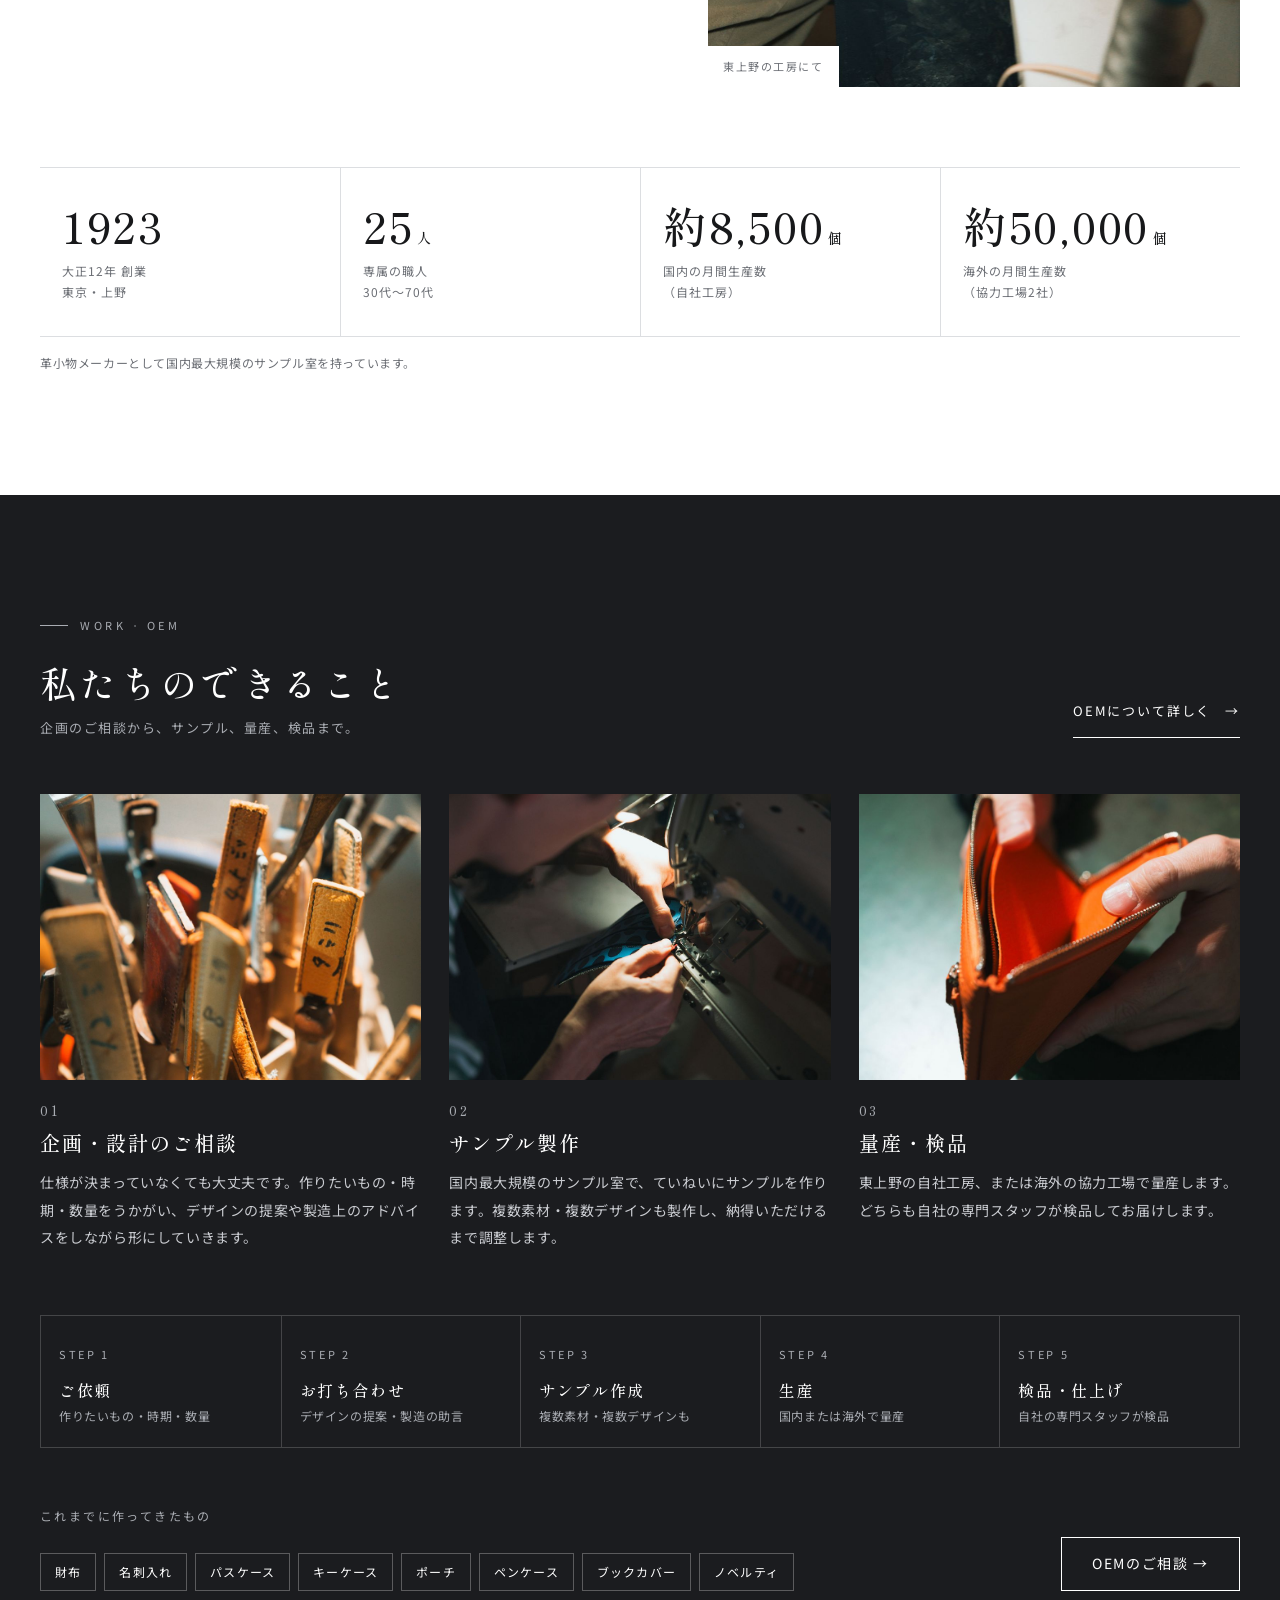
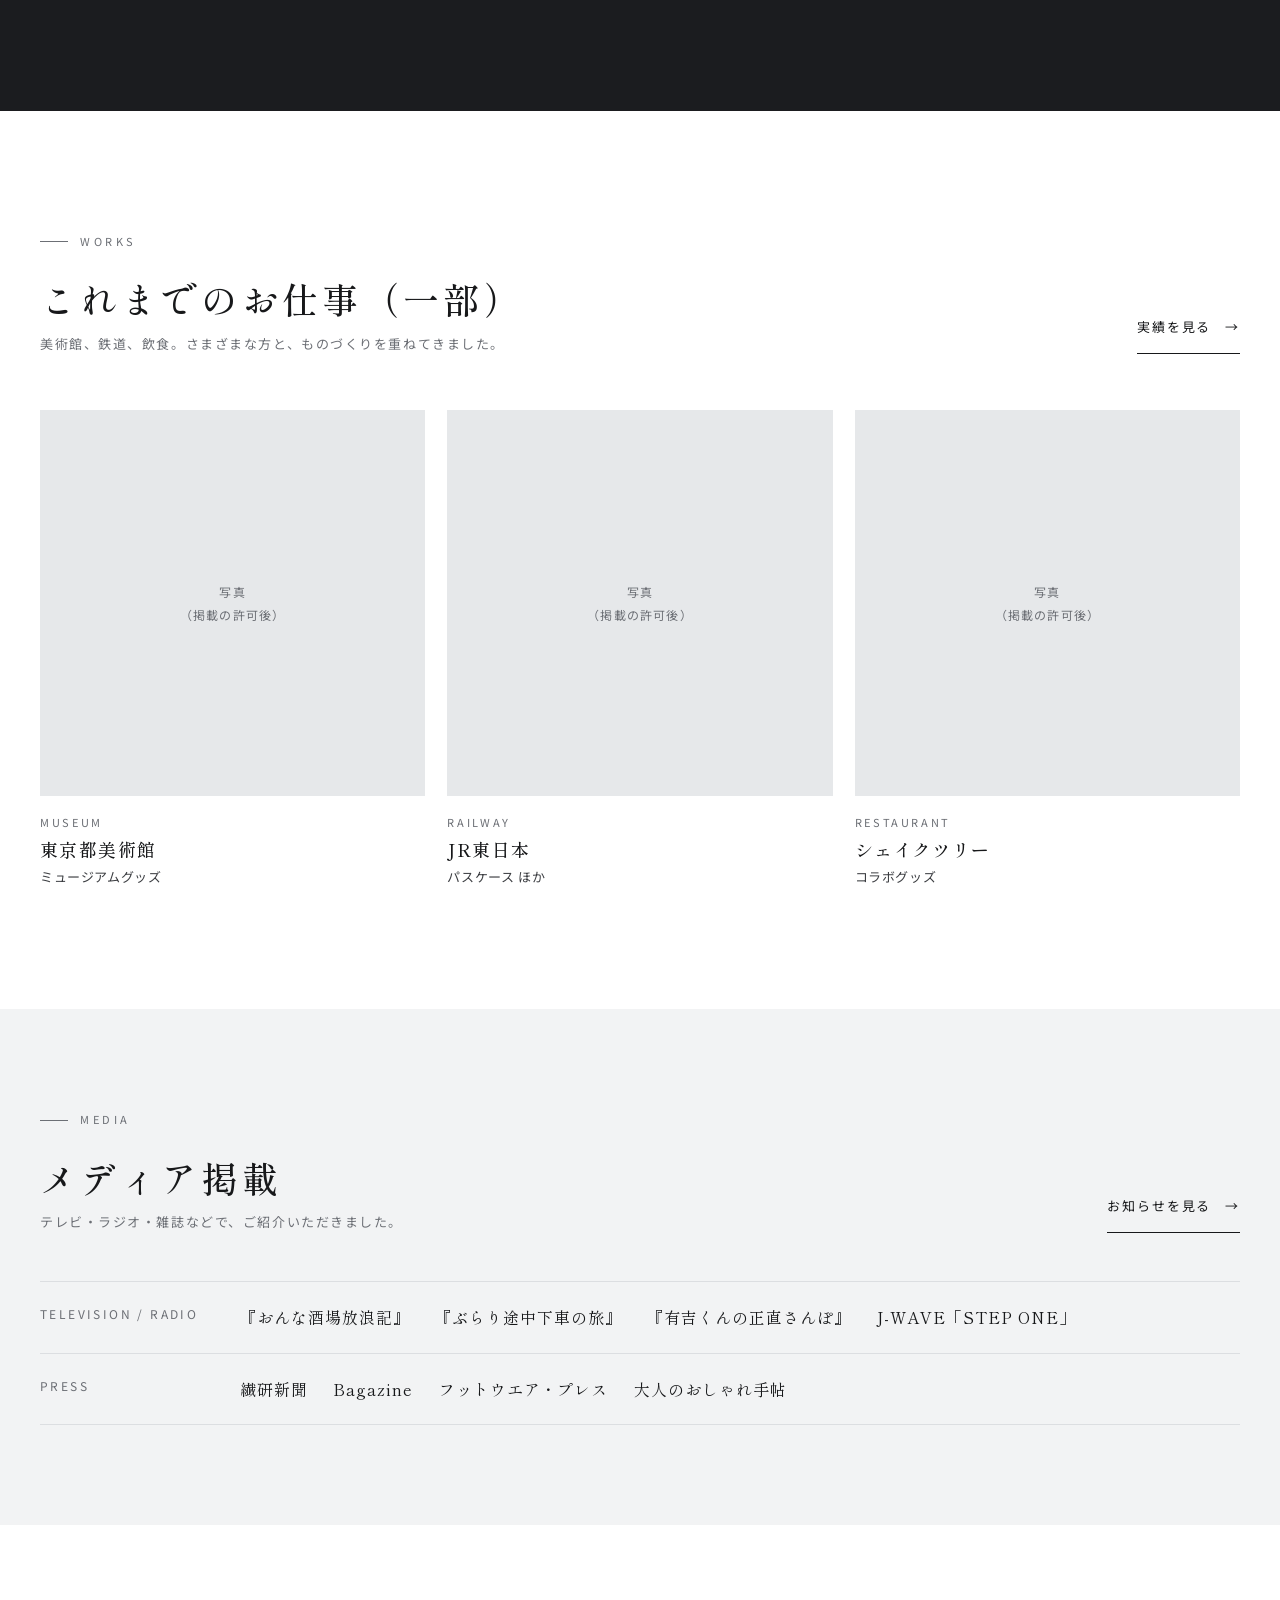
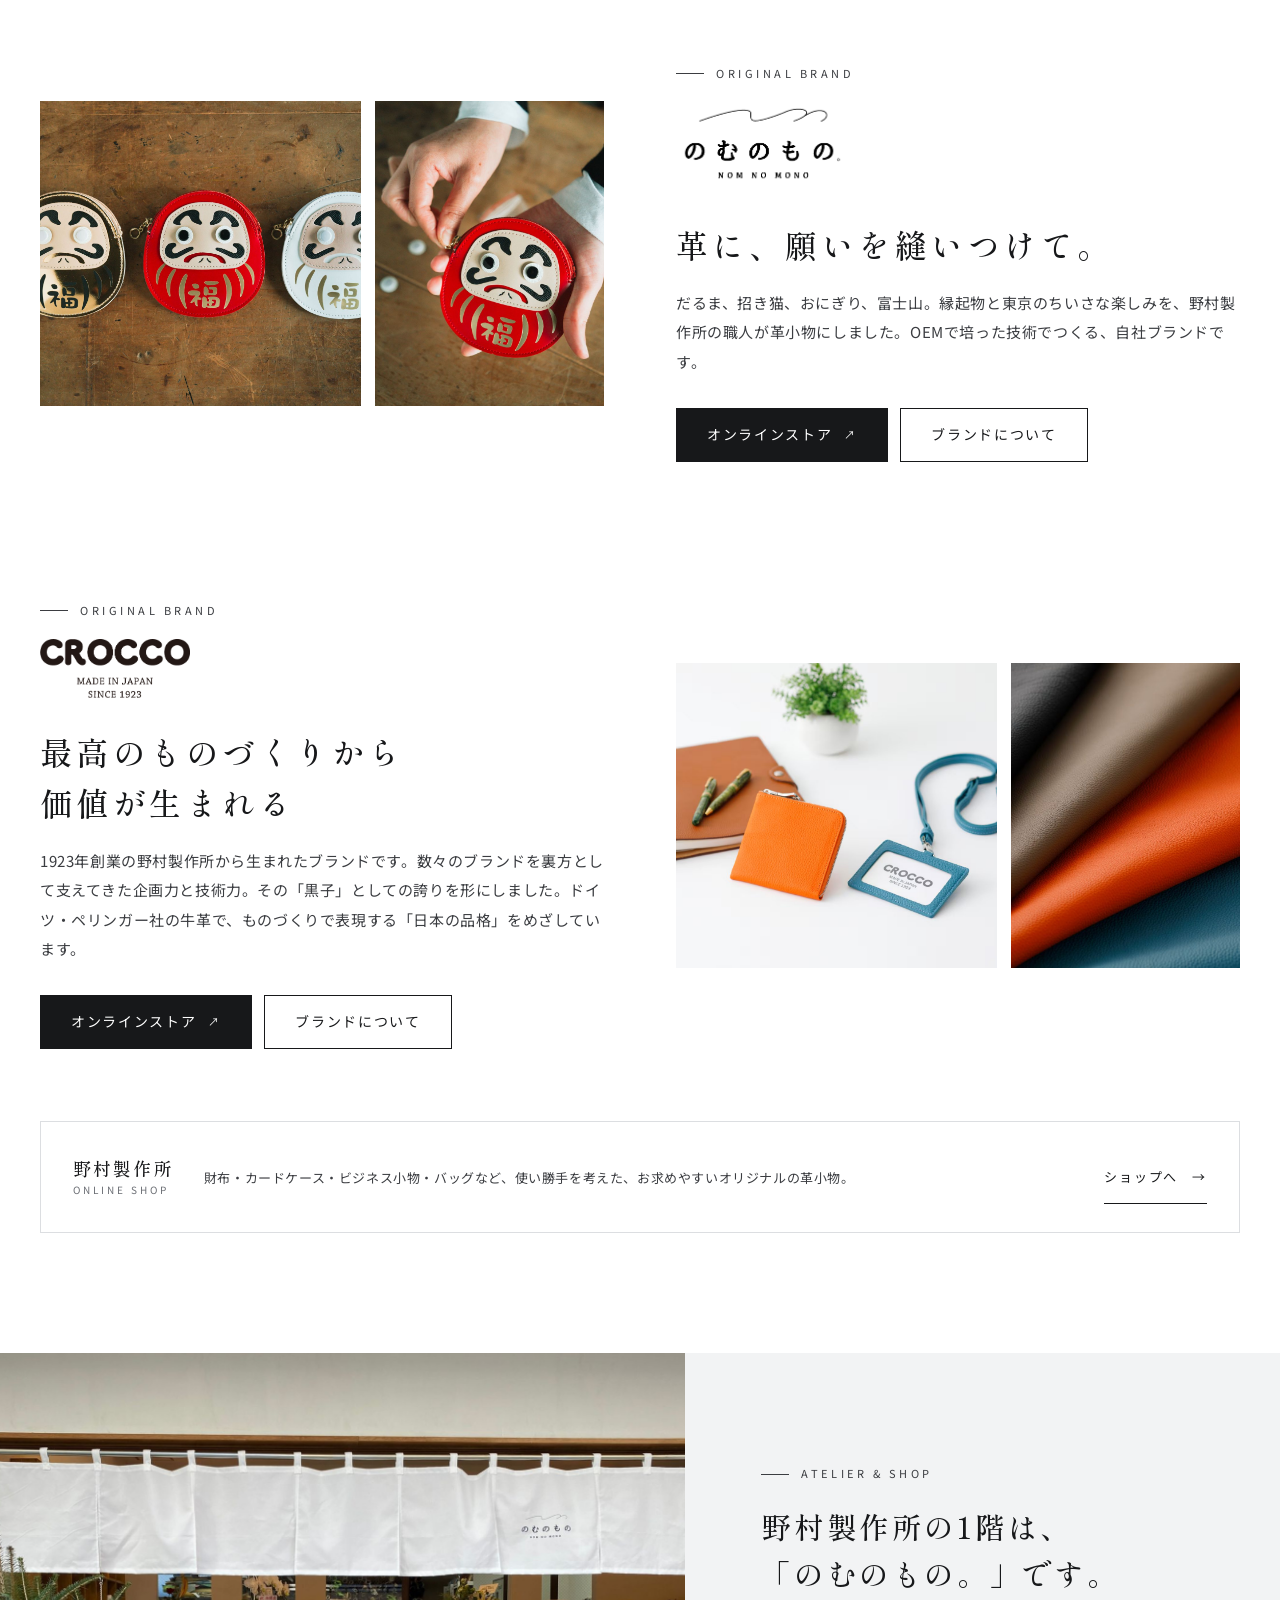
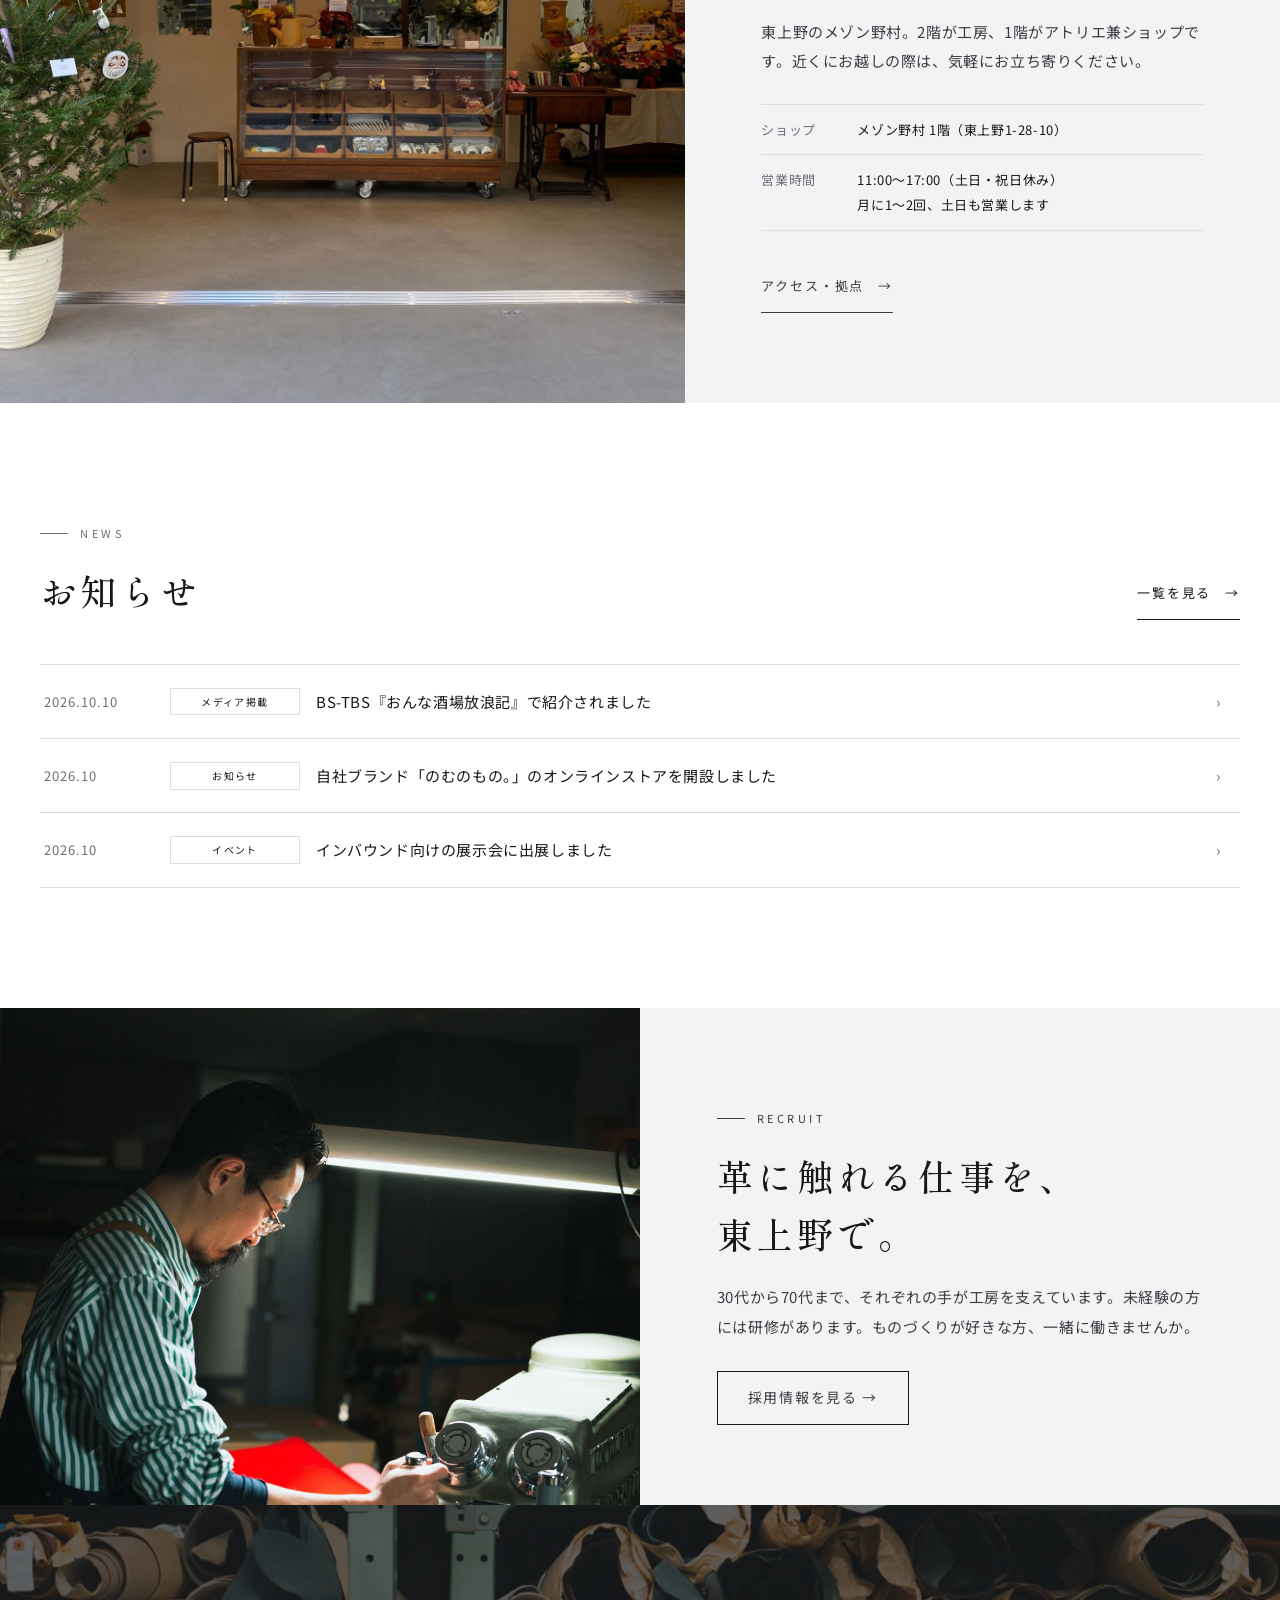
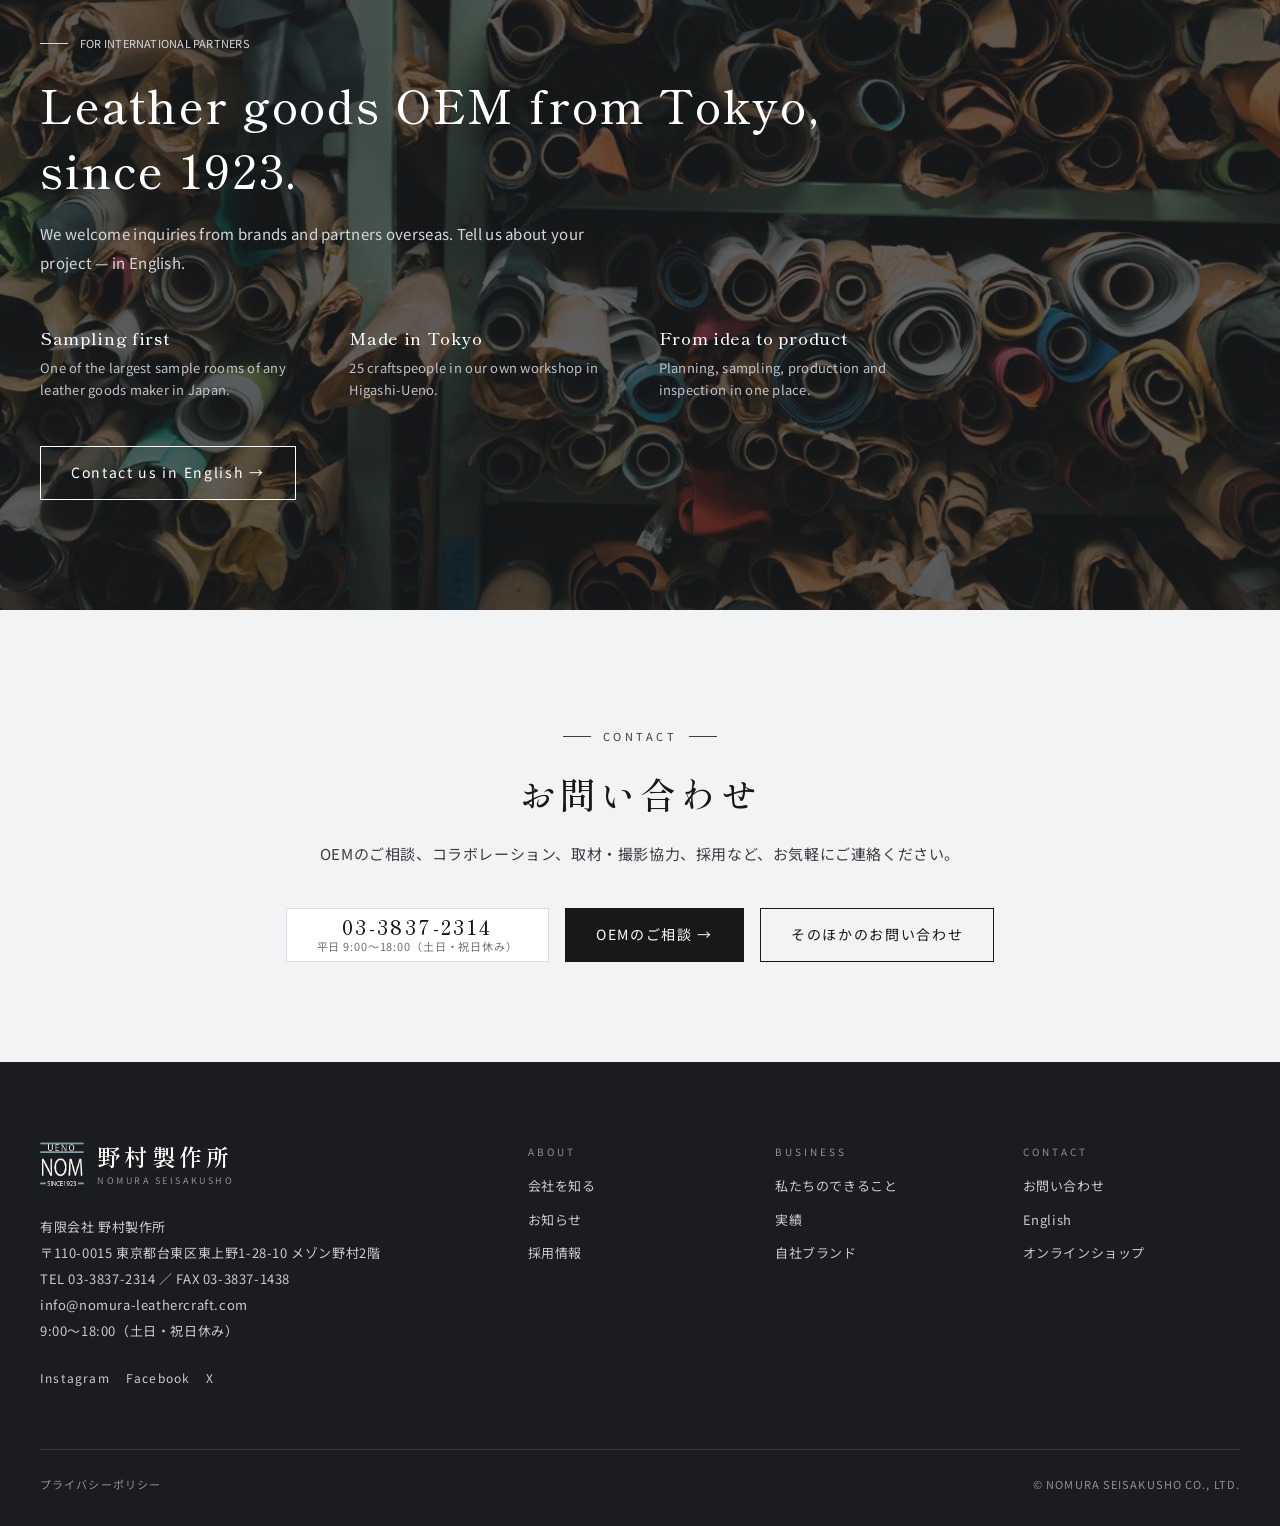
==== commit 5fd45072: "先方修正#1：ロゴを現行サイトの会社マーク（UENO NOM SINCE1923）に差し替え（ヘッダー・フッター白抜き） Co-Authored-By: Claude Opus 5.5 <norepl" ====
--- a/index.html
+++ b/index.html
@@ -7,7 +7,7 @@
 </head><body>
 <div class="mockbar">提案用モック v1（MEGURIWA）｜文言・写真・実績は確認前の仮置きです｜<a href="sitemap.html" style="text-decoration:underline">サイトマップと構成</a></div>
 <header class="hd"><div class="wrap hd__in">
-<a class="logo" href="index.html" aria-label="野村製作所 トップへ"><b>野村製作所</b><small>NOMURA SEISAKUSHO · SINCE 1923</small></a>
+<a class="logo" href="index.html" aria-label="野村製作所 トップへ"><img class="logo__mk" src="assets/logo_mark.png" alt="" width="44" height="46"><span class="logo__tx"><b>野村製作所</b><small>NOMURA SEISAKUSHO</small></span></a>
 <nav class="gnav" aria-label="メイン"><a href="news.html"><span>NEWS</span><b>お知らせ</b></a><a href="work.html"><span>WORK</span><b>私たちのできること</b></a><a href="products.html"><span>PRODUCTS</span><b>自社ブランド</b></a><a href="company.html"><span>COMPANY</span><b>会社を知る</b></a><a href="recruit.html"><span>RECRUIT</span><b>一緒に働く</b></a></nav>
 <div class="hd__act"><a class="btn-shop" href="products.html#shops">ONLINE SHOP</a><a class="btn-en" href="en.html" lang="en">EN</a><a class="btn-ct" href="contact.html">お問い合わせ</a></div>
 <button class="menu" aria-label="メニュー"><i></i><i></i><i></i></button>
@@ -131,7 +131,7 @@
 </main>
 <footer class="ft"><div class="wrap">
 <div class="ft__top"><div>
-<a class="logo" href="index.html"><b>野村製作所</b><small>NOMURA SEISAKUSHO · SINCE 1923</small></a>
+<a class="logo" href="index.html"><img class="logo__mk" src="assets/logo_mark_wh.png" alt="" width="44" height="46"><span class="logo__tx"><b>野村製作所</b><small>NOMURA SEISAKUSHO</small></span></a>
 <address>有限会社 野村製作所 <span class="chk">確認：正式社名の表記</span><br>〒110-0015 東京都台東区東上野1-28-10 メゾン野村2階<br>TEL 03-3837-2314 ／ FAX 03-3837-1438<br><a href="mailto:info@nomura-leathercraft.com">info@nomura-leathercraft.com</a><br>9:00〜18:00（土日・祝日休み）</address>
 <div class="ft__sns"><a href="https://www.instagram.com/nomuraseisakusho_official/" target="_blank" rel="noopener">Instagram</a><a href="https://www.facebook.com/nomuraseisakusho/" target="_blank" rel="noopener">Facebook</a><a href="https://x.com/nomurass_jp" target="_blank" rel="noopener">X</a><span class="chk">確認：Xを続けるか</span></div>
 </div>
--- a/assets/site.css
+++ b/assets/site.css
@@ -24,7 +24,9 @@
 /* ---- header ---- */
 .hd{position:sticky;top:0;z-index:50;background:rgba(255,255,255,.97);border-bottom:1px solid var(--line);backdrop-filter:blur(6px)}
 .hd__in{height:var(--hd);display:flex;align-items:center;gap:28px}
-.logo{display:flex;flex-direction:column;line-height:1.1;flex:0 0 auto}
+.logo{display:flex;align-items:center;gap:13px;line-height:1.1;flex:0 0 auto}
+.logo__mk{display:block;width:auto;height:46px}
+.logo__tx{display:flex;flex-direction:column}
 .logo b{font:600 23px/1.1 var(--serif);letter-spacing:.18em}
 .logo small{font-size:9px;letter-spacing:.28em;color:var(--mute);margin-top:6px}
 .gnav{display:flex;gap:26px;margin-left:auto}
@@ -345,7 +347,7 @@
   body{font-size:14px}
   .gnav,.hd__act{display:none}
   .menu{display:block}
-  .logo b{font-size:19px}.logo small{font-size:8px}
+  .logo b{font-size:19px}.logo small{font-size:8px}.logo__mk{height:38px}.logo{gap:10px}
   .spnav{display:block;position:fixed;inset:var(--hd) 0 0 0;background:#fff;z-index:49;padding:24px var(--g) 40px;overflow:auto;opacity:0;pointer-events:none;transition:.3s}
   body.menu-open .spnav{opacity:1;pointer-events:auto}
   .spnav a{display:flex;justify-content:space-between;align-items:baseline;padding:18px 0;border-bottom:1px solid var(--line);font:500 17px/1.4 var(--serif);letter-spacing:.1em}
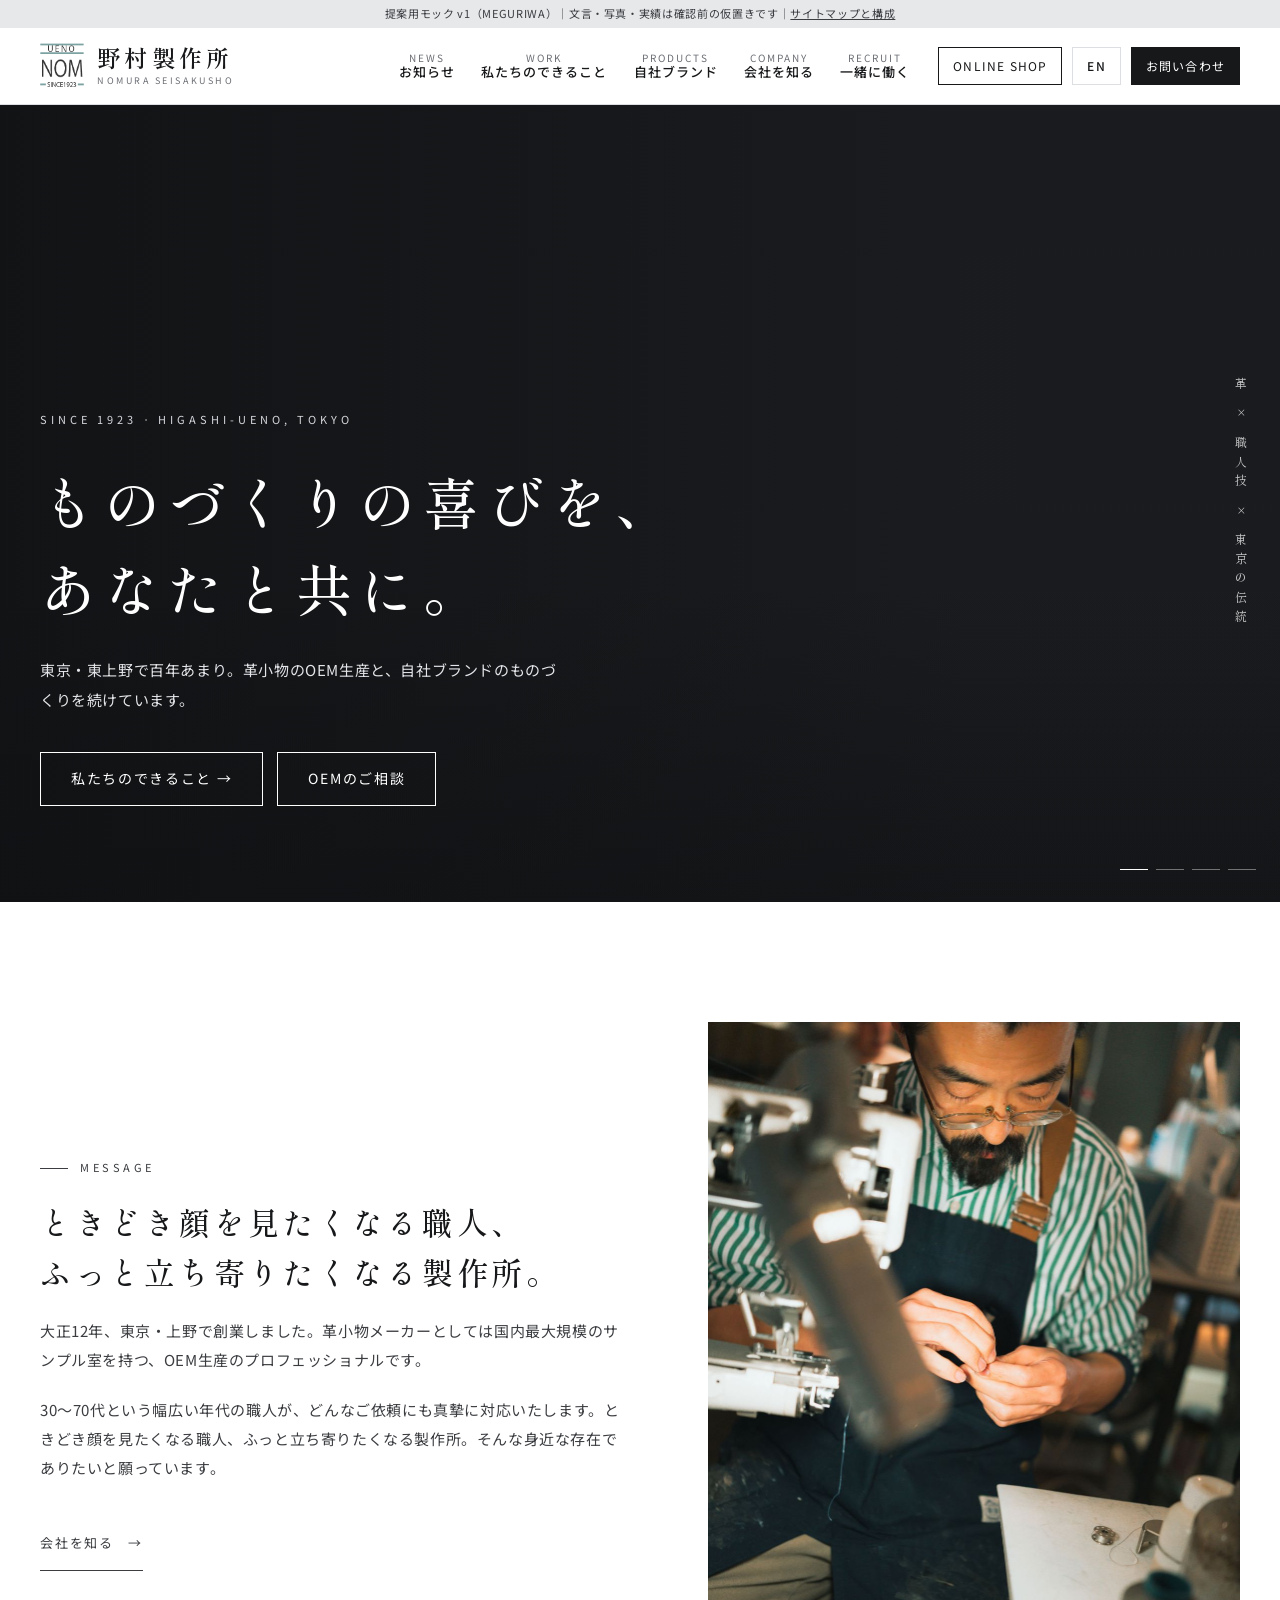
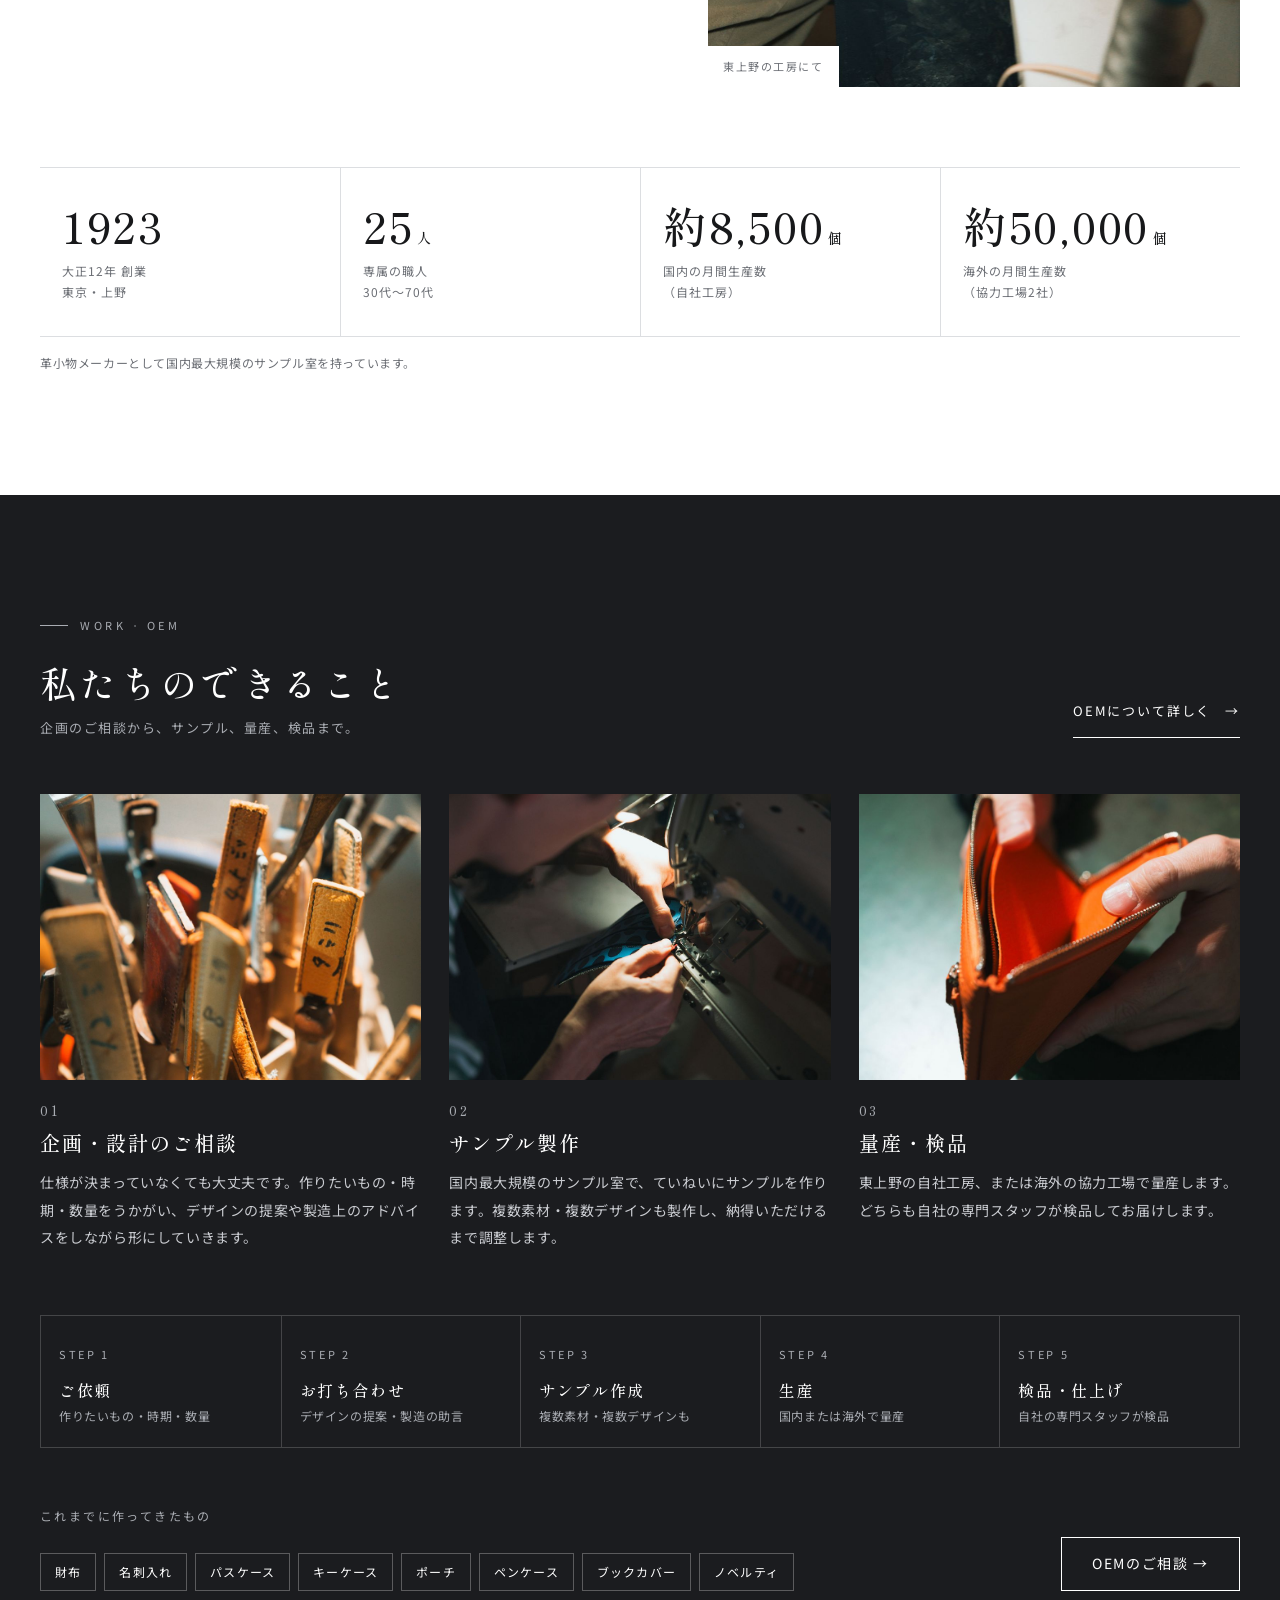
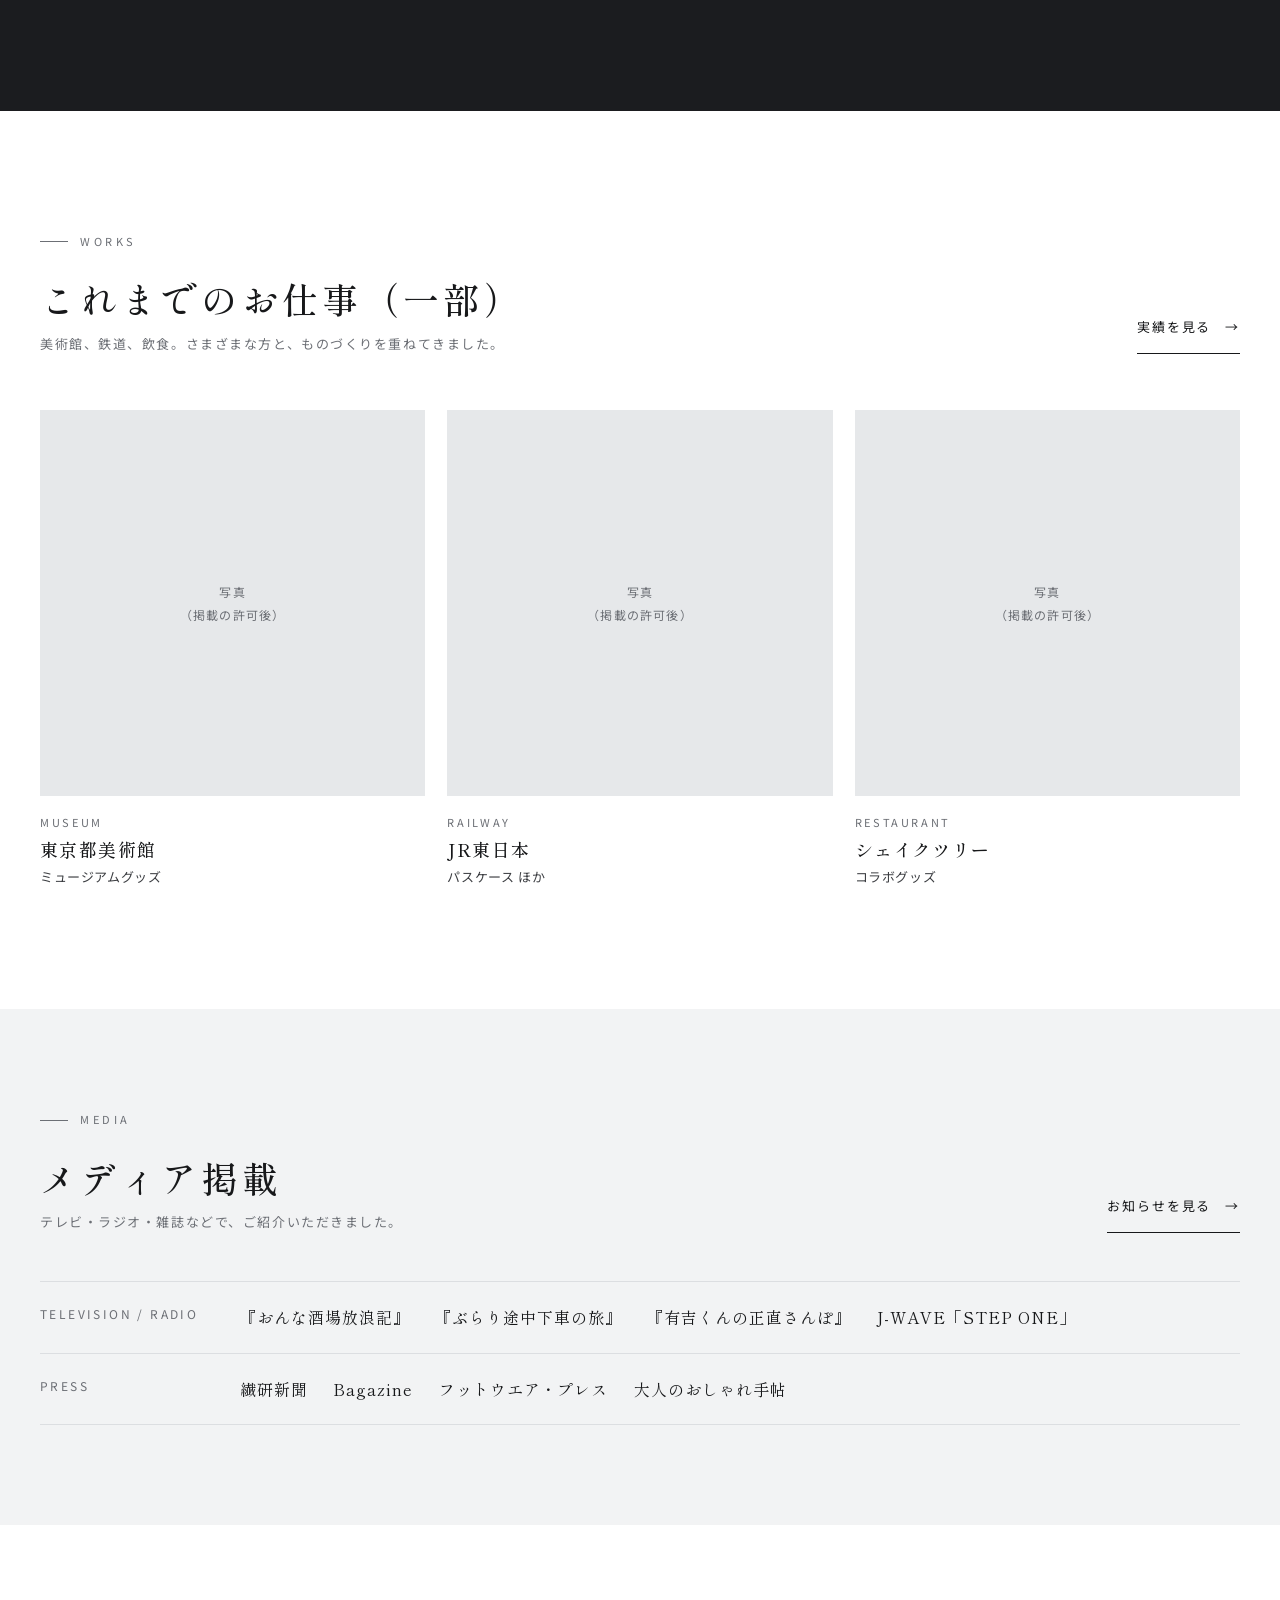
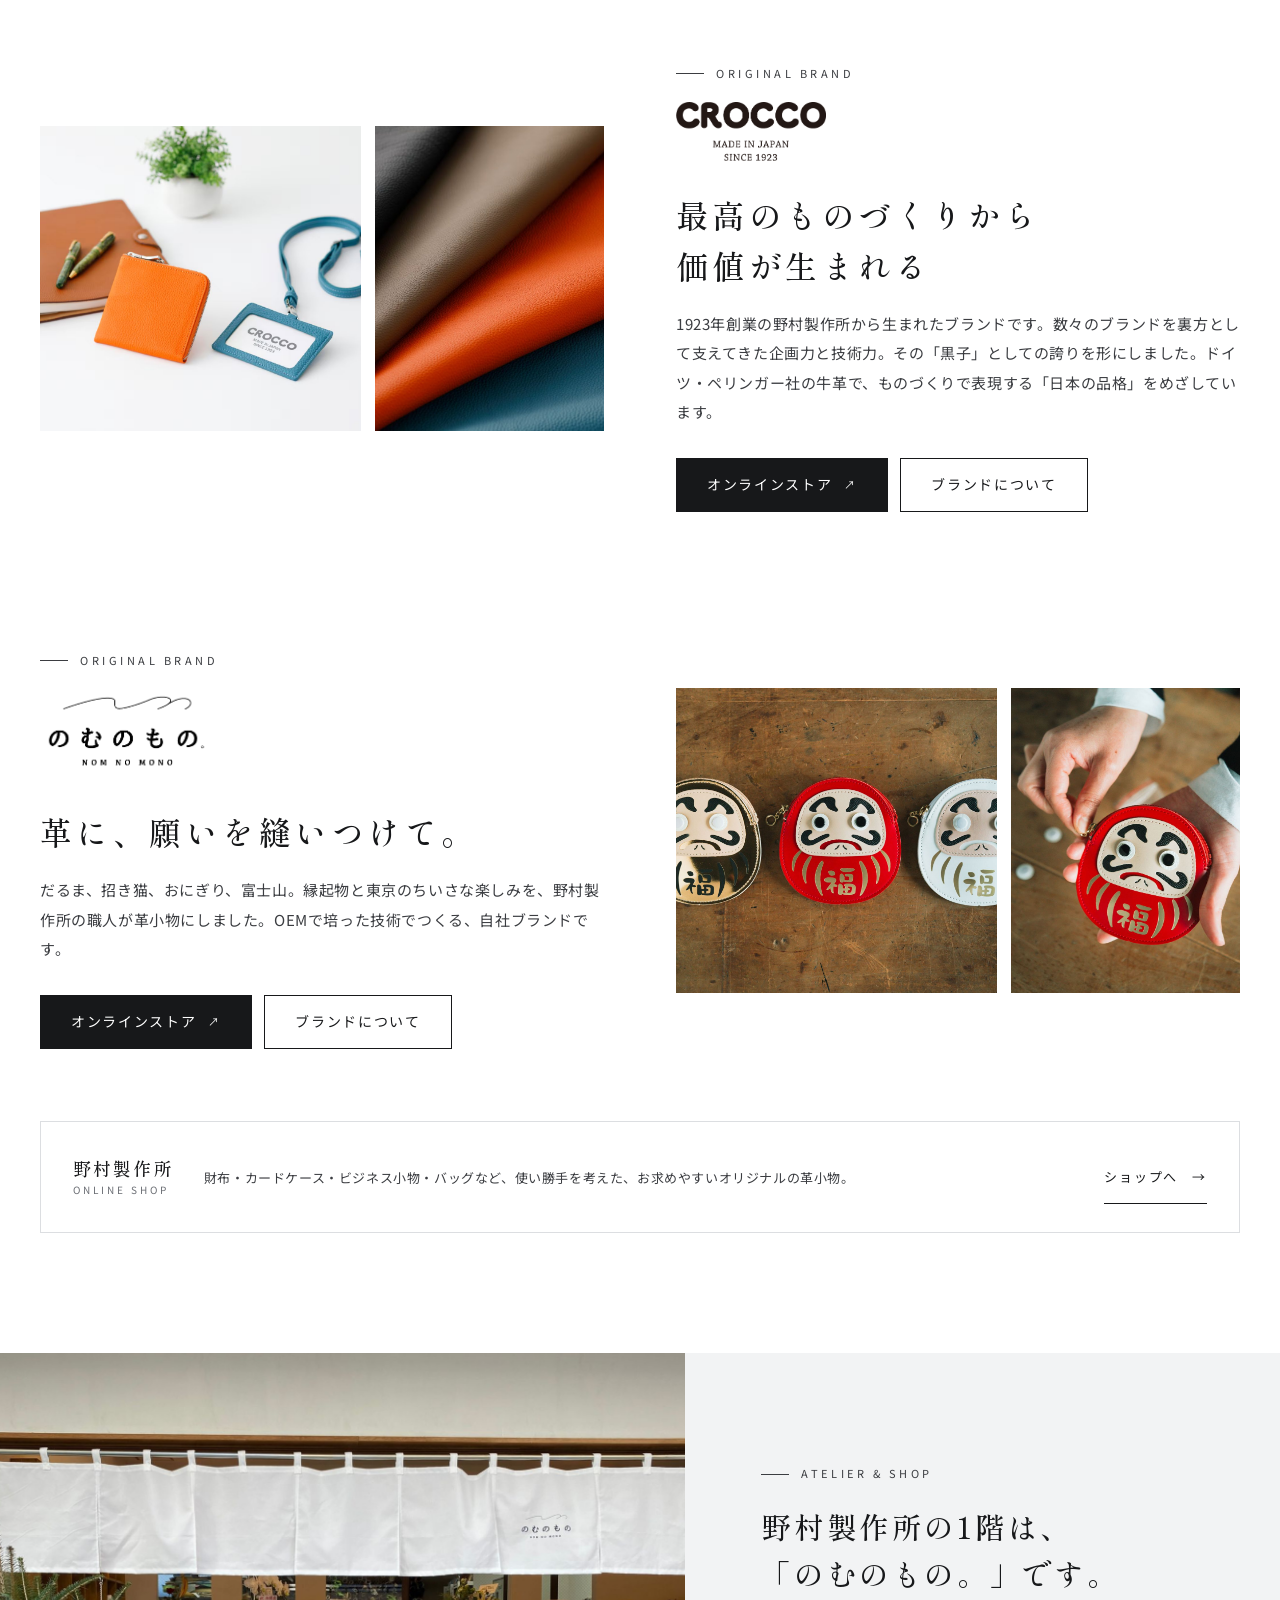
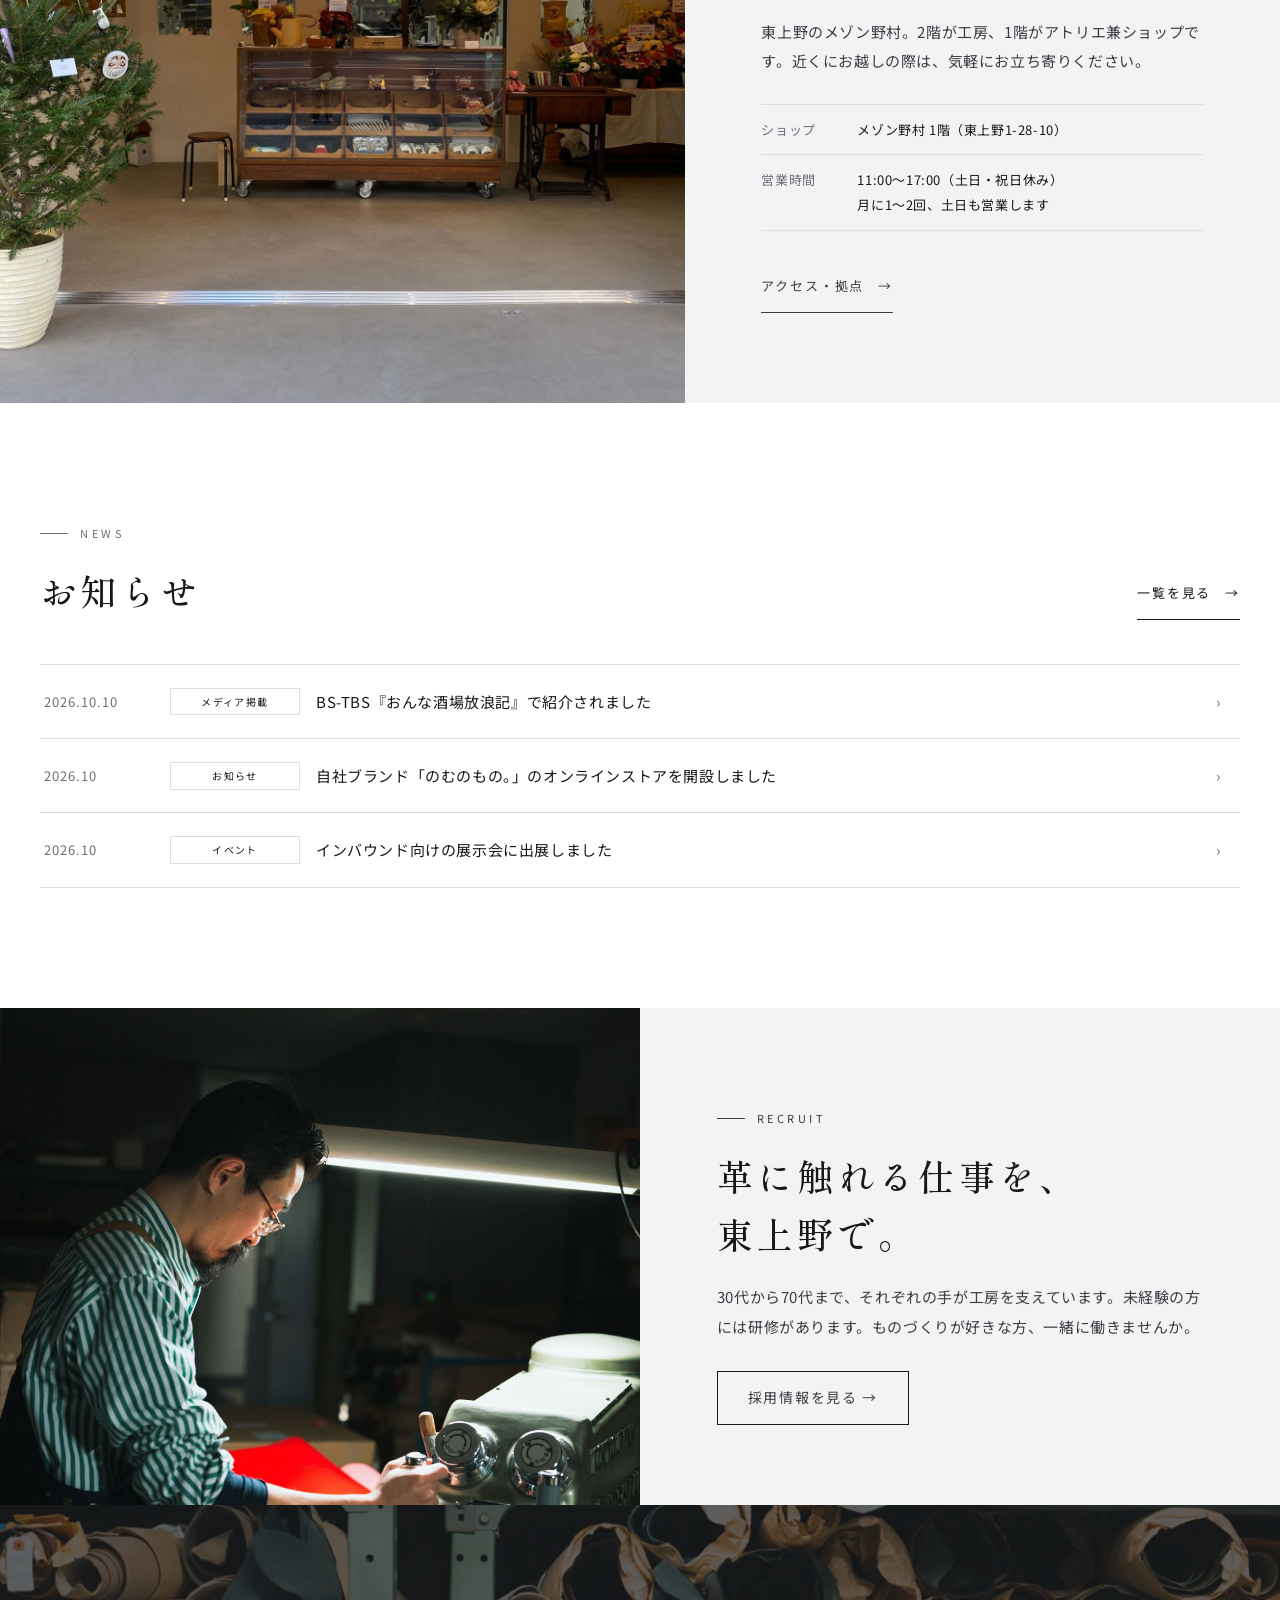
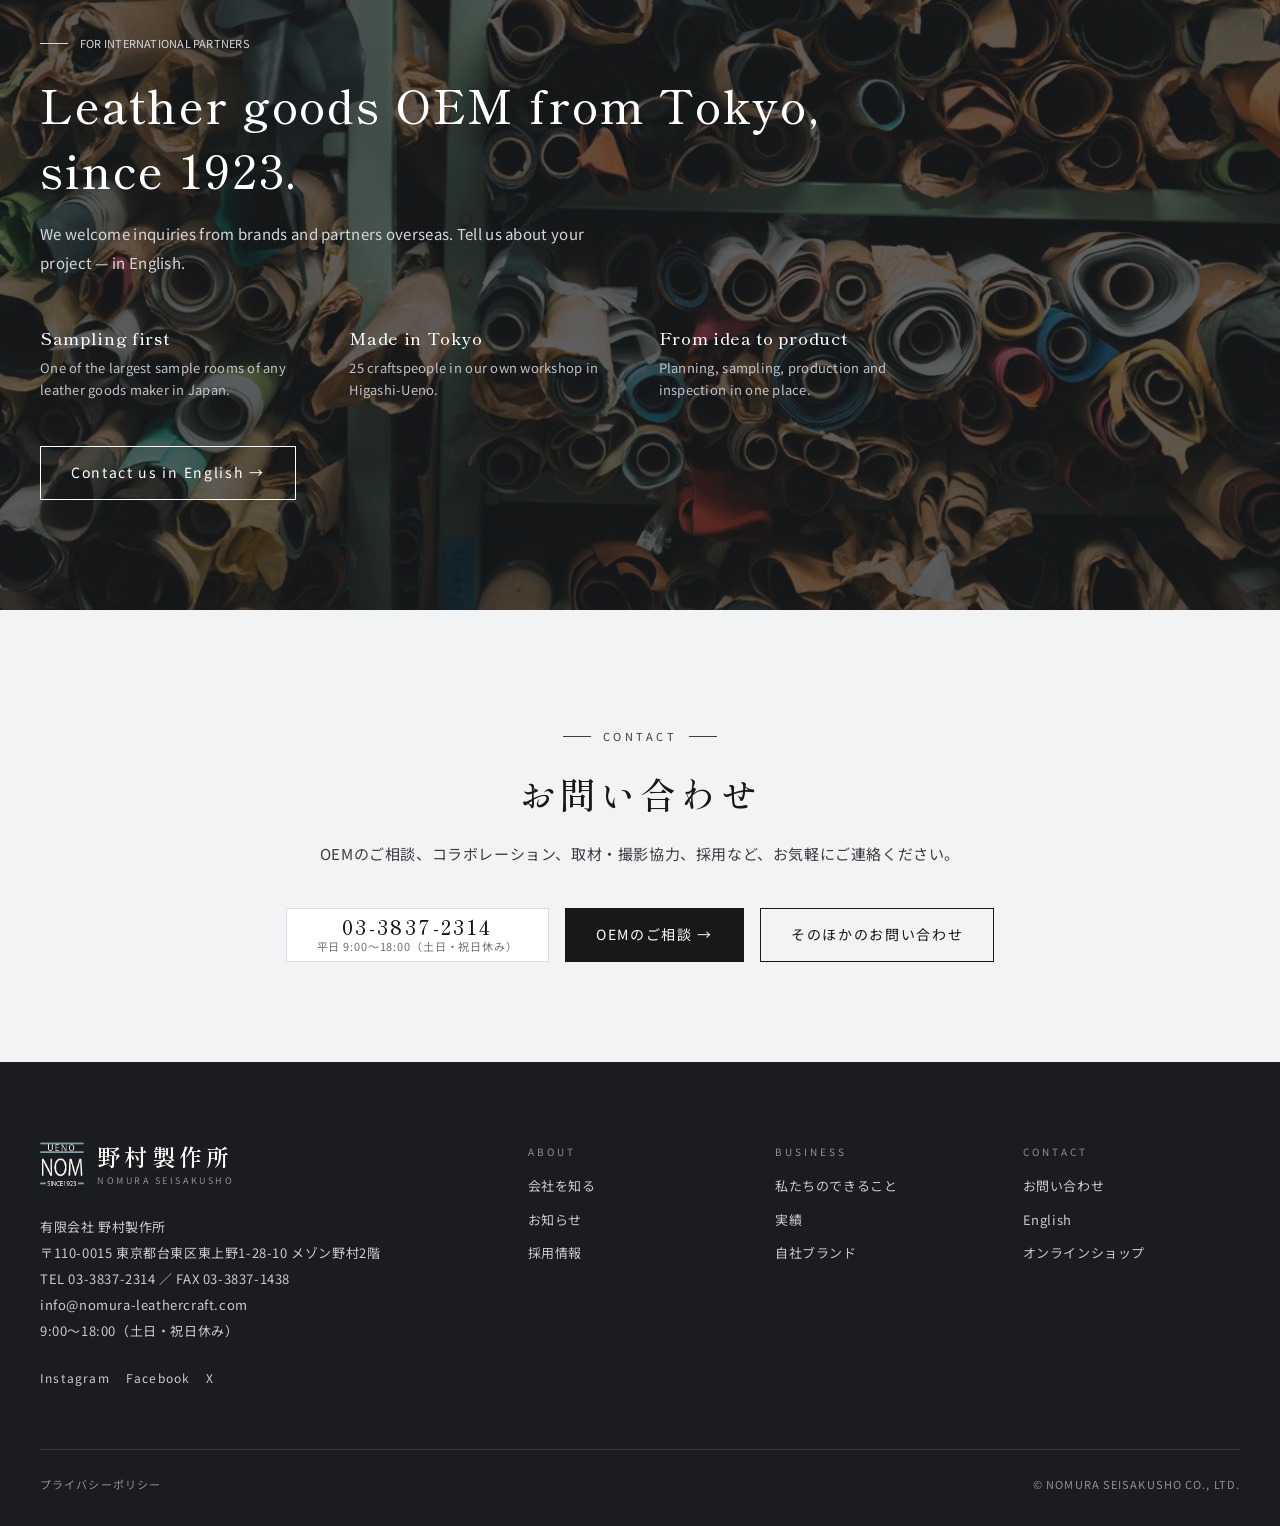
==== commit 7107a114: "先方修正#10（ボス判断）：ECの順番を CROCCO → のむのもの。→ 野村製作所（BASE）に（TOP・自社ブランド） Co-Authored-By: Claude Opus 5.5 <nore" ====
--- a/index.html
+++ b/index.html
@@ -16,9 +16,9 @@
 <main>
 
 <section class="hero" aria-label="メインビジュアル">
-<div class="hero__sl"><span class="chk">確認：1枚目はサンプル室全体の写真に差し替え（先方の写真待ち）</span>
+<div class="hero__sl">
 <img src="assets/hands_cut.jpg" alt="革を裁断する職人の手元" style="object-position:50% 45%">
-<img src="assets/craftsman_red.jpg" alt="赤い革を機械にかける職人" style="object-position:50% 28%">
+<img src="assets/hero_tools.jpg" alt="木の柄の刃物や目打ちが立ち並ぶ道具立て" style="object-position:50% 38%">
 <img src="assets/leather_shelf.jpg" alt="工房の棚に並ぶ色とりどりの革" style="object-position:50% 40%">
 <img src="assets/mini_sewing.jpg" alt="工房の小さなミシン" style="object-position:50% 50%">
 </div>
@@ -77,19 +77,19 @@
 </div></section>
 
 <section class="sec"><div class="wrap">
-<div class="prod">
+<div class="prod" id="top-crocco">
+<div class="prod__ph"><img src="assets/crocco_life.jpg" alt="CROCCOの革小物" style="object-position:45% 50%"><img src="assets/crocco_leather.jpg" alt="ペリンガー社の牛革"></div>
+<div><p class="lbl">Original Brand</p><img class="prod__logo" src="assets/crocco_logo.png" alt="CROCCO" style="width:150px">
+<h3>最高のものづくりから<br>価値が生まれる</h3>
+<p>1923年創業の野村製作所から生まれたブランドです。数々のブランドを裏方として支えてきた企画力と技術力。その「黒子」としての誇りを形にしました。ドイツ・ペリンガー社の牛革で、ものづくりで表現する「日本の品格」をめざしています。</p>
+<div class="btns"><a class="btn btn--fill" href="https://crocco.nomura-leathercraft.com/" target="_blank" rel="noopener">オンラインストア <span class="ext">↗</span></a><a class="btn btn--line" href="products.html#crocco">ブランドについて</a></div></div>
+</div>
+<div class="prod prod--rev">
 <div class="prod__ph"><img src="assets/daruma3.jpg" alt="だるまのコインケース3色" style="object-position:50% 50%"><img src="assets/daruma_hand.jpg" alt="だるまのコインケースを手に取る"></div>
 <div><p class="lbl">Original Brand</p><img class="prod__logo" src="assets/nomunomono_logo_bk.png" alt="のむのもの。">
 <h3>革に、願いを縫いつけて。</h3>
 <p>だるま、招き猫、おにぎり、富士山。縁起物と東京のちいさな楽しみを、野村製作所の職人が革小物にしました。OEMで培った技術でつくる、自社ブランドです。</p>
 <div class="btns"><a class="btn btn--fill" href="https://nomnomono.com/" target="_blank" rel="noopener">オンラインストア <span class="ext">↗</span></a><a class="btn btn--line" href="products.html">ブランドについて</a></div></div>
-</div>
-<div class="prod prod--rev" id="top-crocco">
-<div class="prod__ph"><img src="assets/crocco_life.jpg" alt="CROCCOの革小物" style="object-position:45% 50%"><img src="assets/crocco_leather.jpg" alt="ペリンガー社の牛革"></div>
-<div><p class="lbl">Original Brand</p><img class="prod__logo" src="assets/crocco_logo.png" alt="CROCCO" style="width:150px">
-<h3>最高のものづくりから<br>価値が生まれる</h3>
-<p>1923年創業の野村製作所から生まれたブランドです。数々のブランドを裏方として支えてきた企画力と技術力。その「黒子」としての誇りを形にしました。ドイツ・ペリンガー社の牛革で、ものづくりで表現する「日本の品格」をめざしています。</p>
-<div class="btns"><a class="btn btn--fill" href="https://crocco.nomura-leathercraft.com/" target="_blank" rel="noopener">オンラインストア <span class="ext">↗</span></a><a class="btn btn--line" href="products.html#crocco">ブランドについて</a></div></div>
 </div>
 <div class="sub-brand"><b style="font-size:18px;letter-spacing:.12em">野村製作所<br><small style="font:400 10px/1 var(--sans);letter-spacing:.3em;color:var(--mute)">ONLINE SHOP</small></b><p>財布・カードケース・ビジネス小物・バッグなど、使い勝手を考えた、お求めやすいオリジナルの革小物。</p><a class="more" href="https://nomura.handcrafted.jp/" target="_blank" rel="noopener">ショップへ</a></div></a>
 </div>
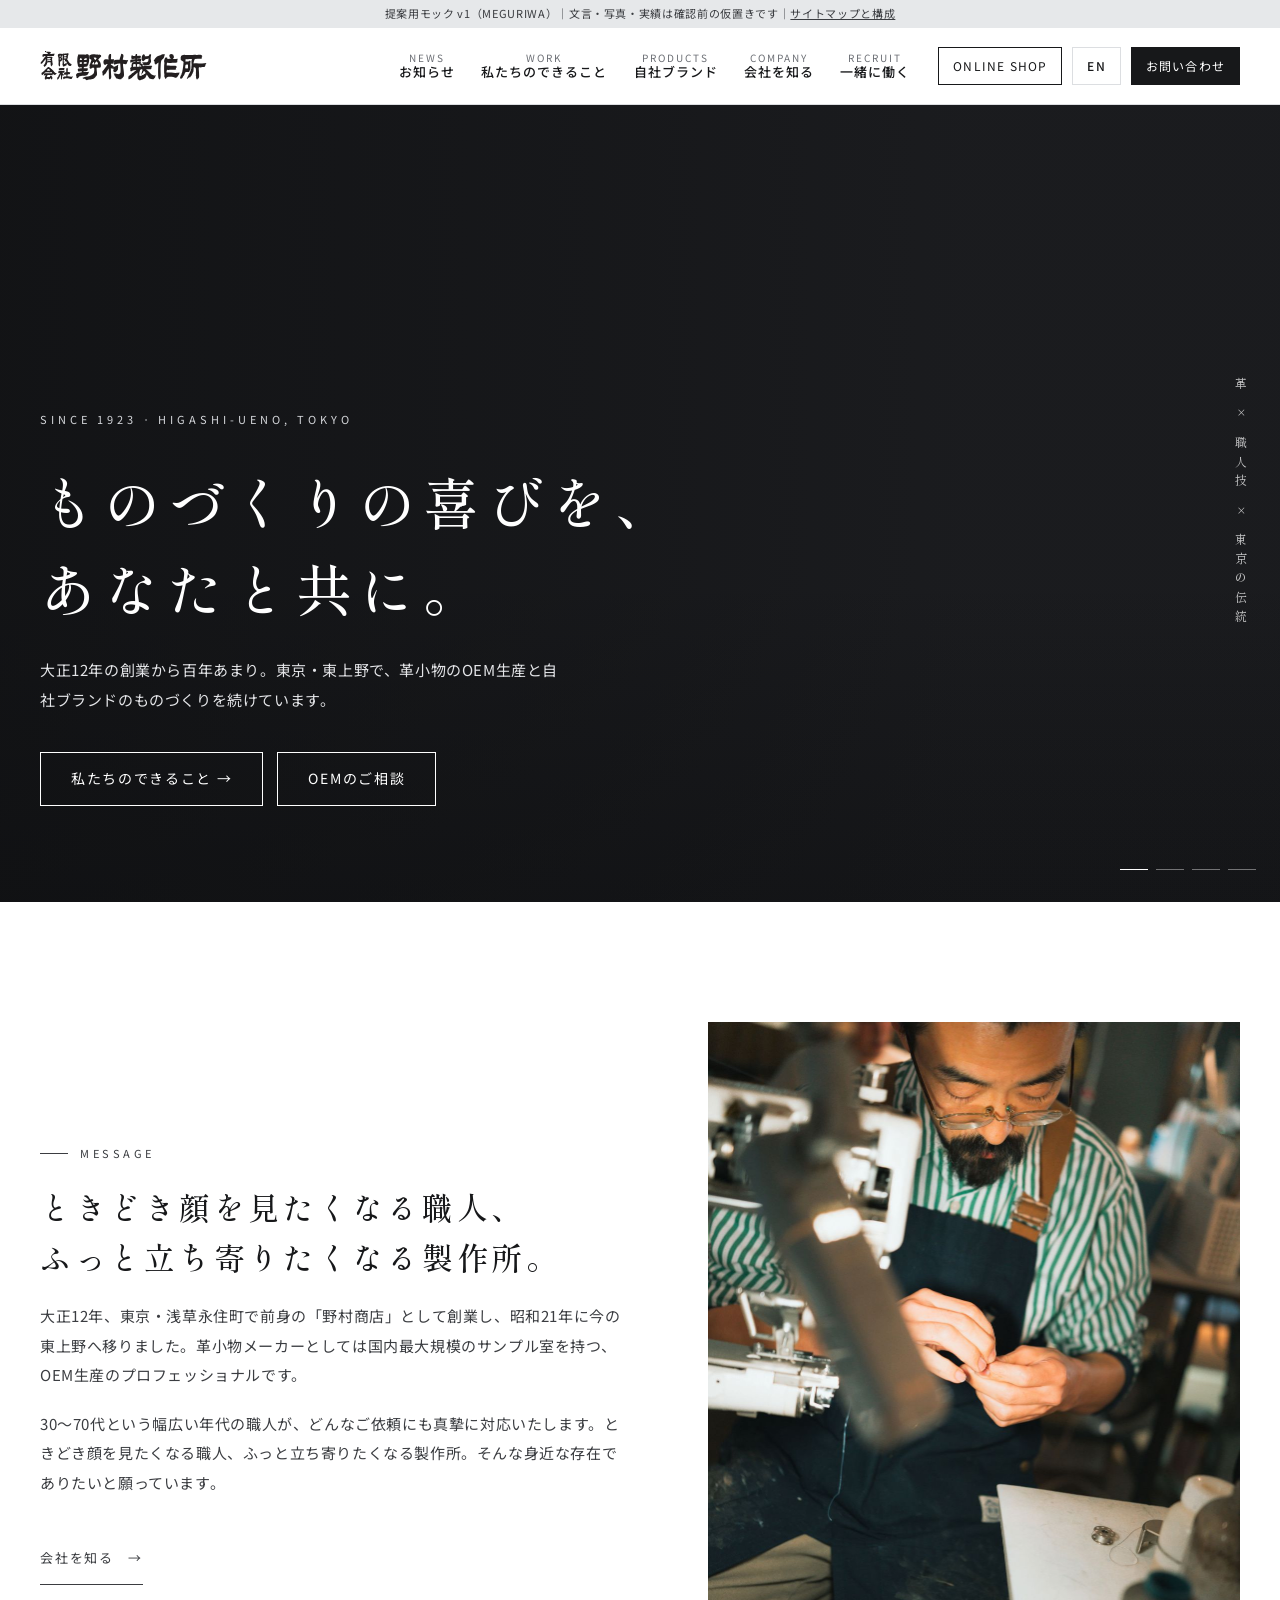
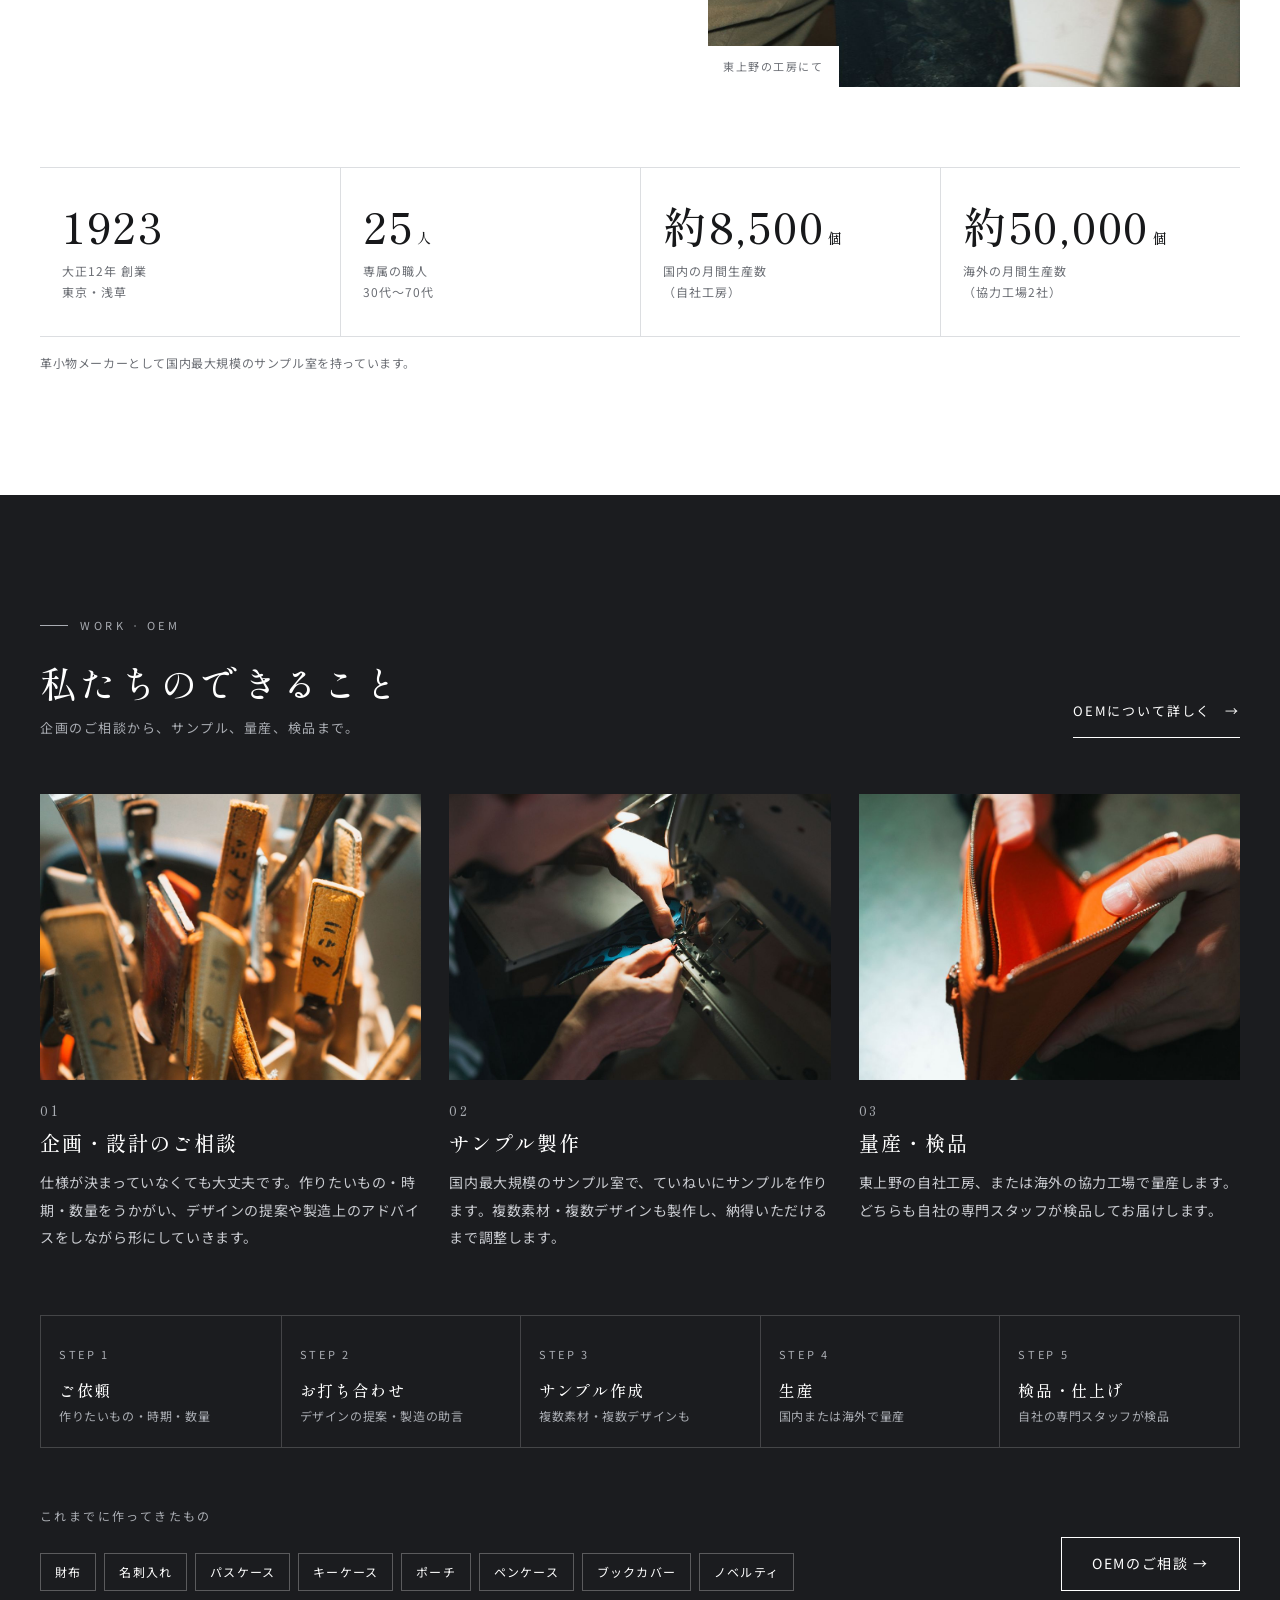
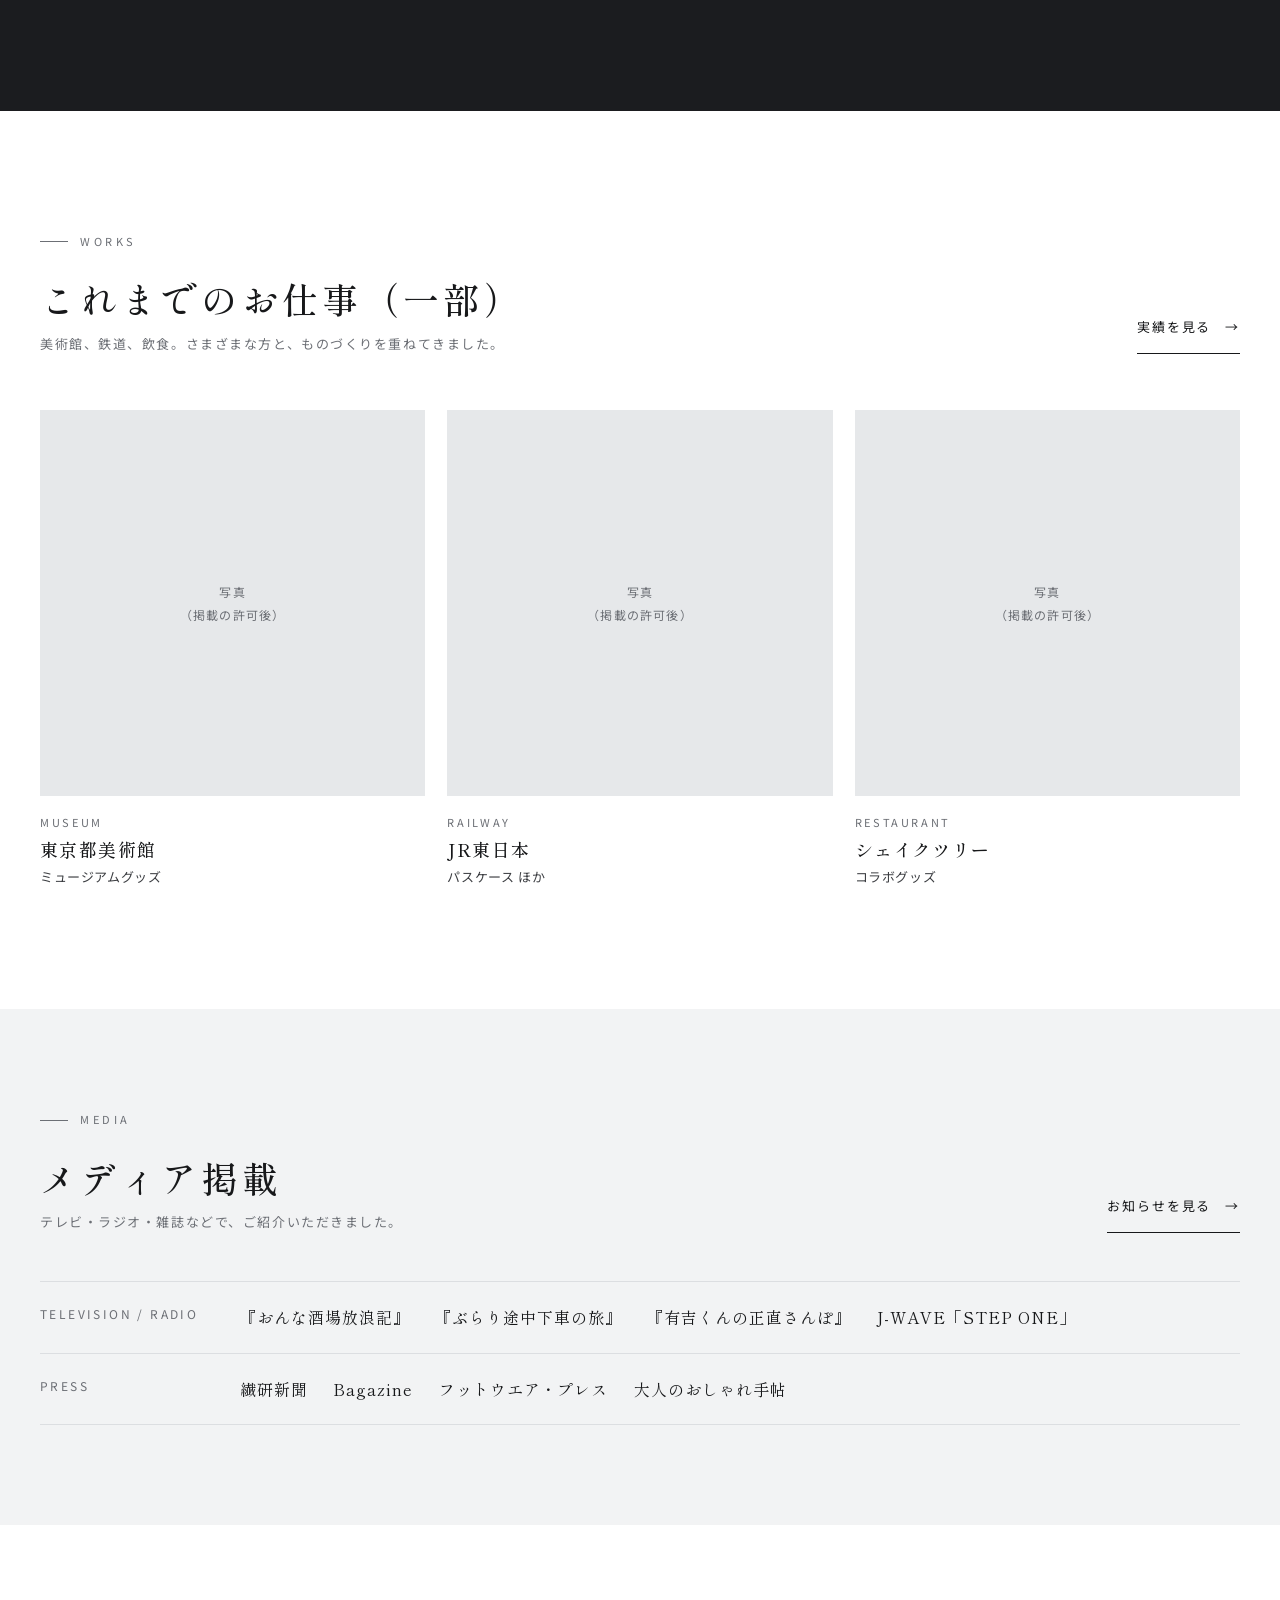
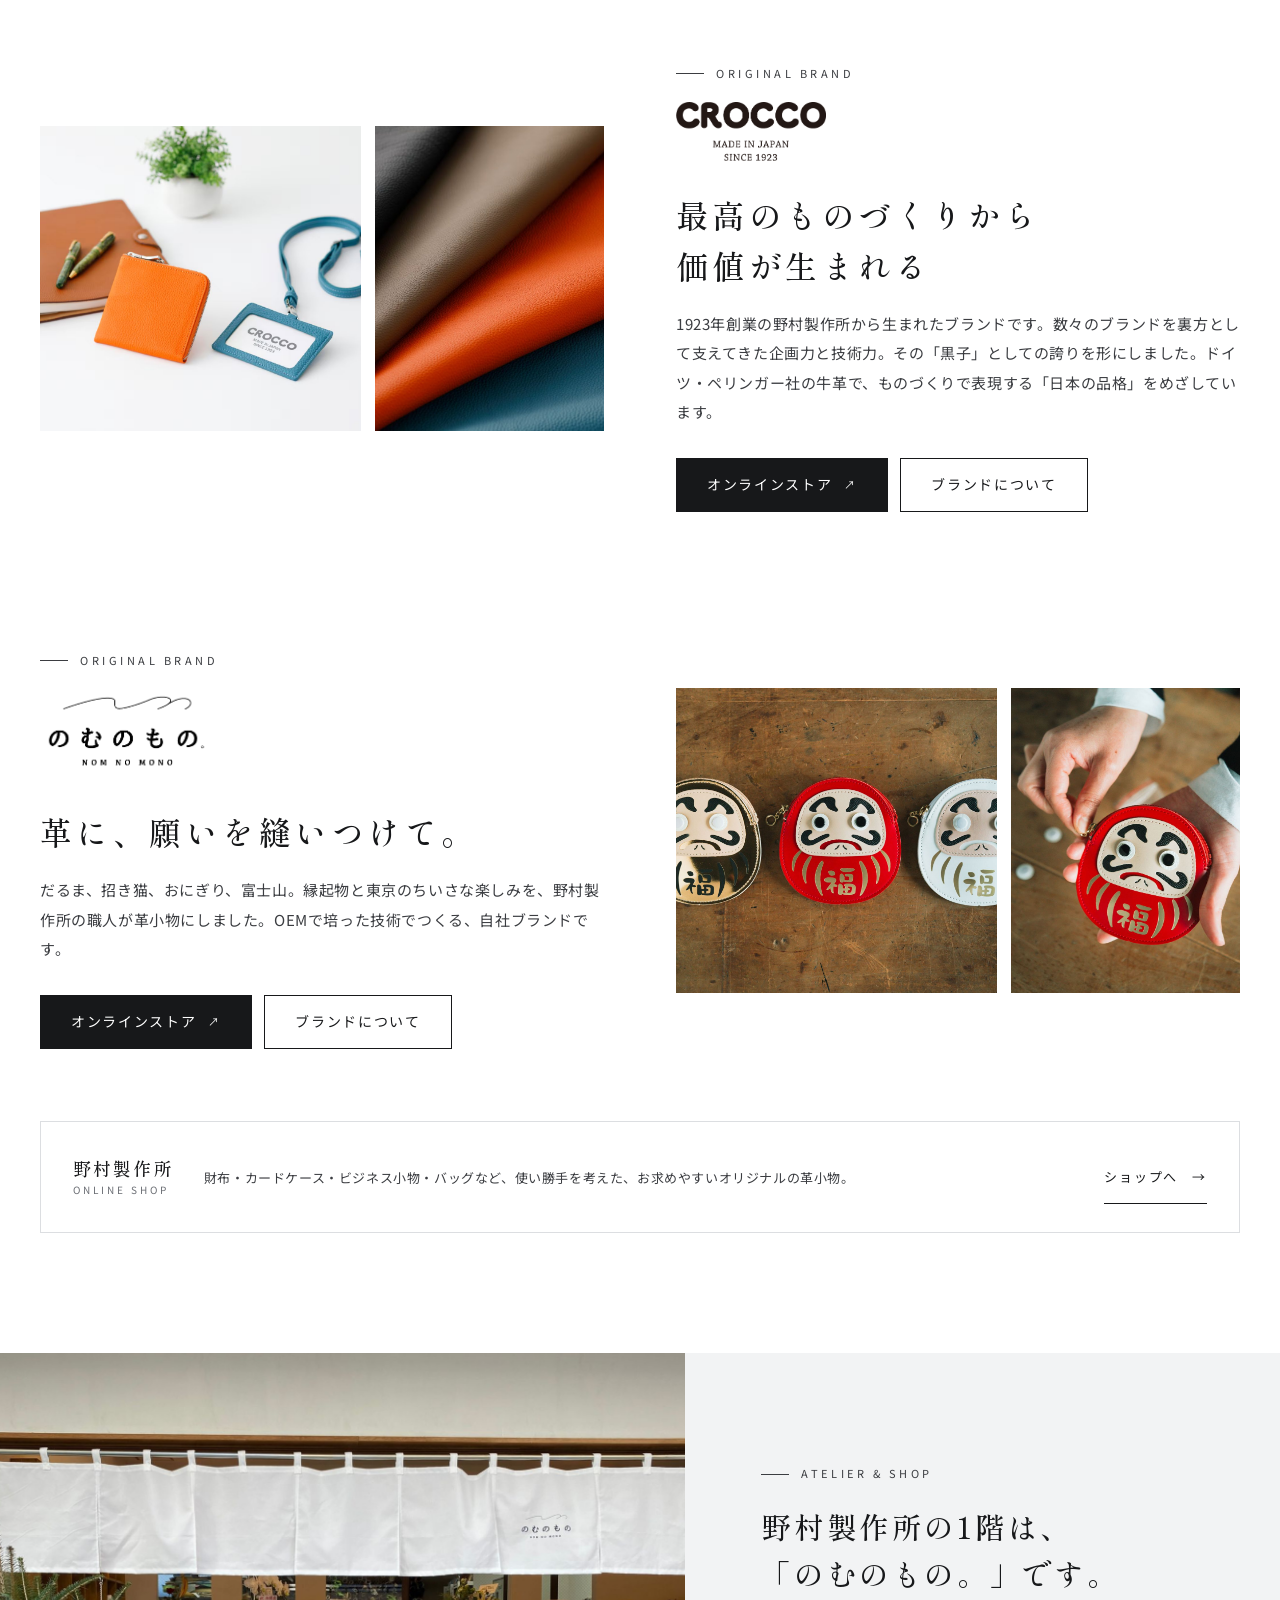
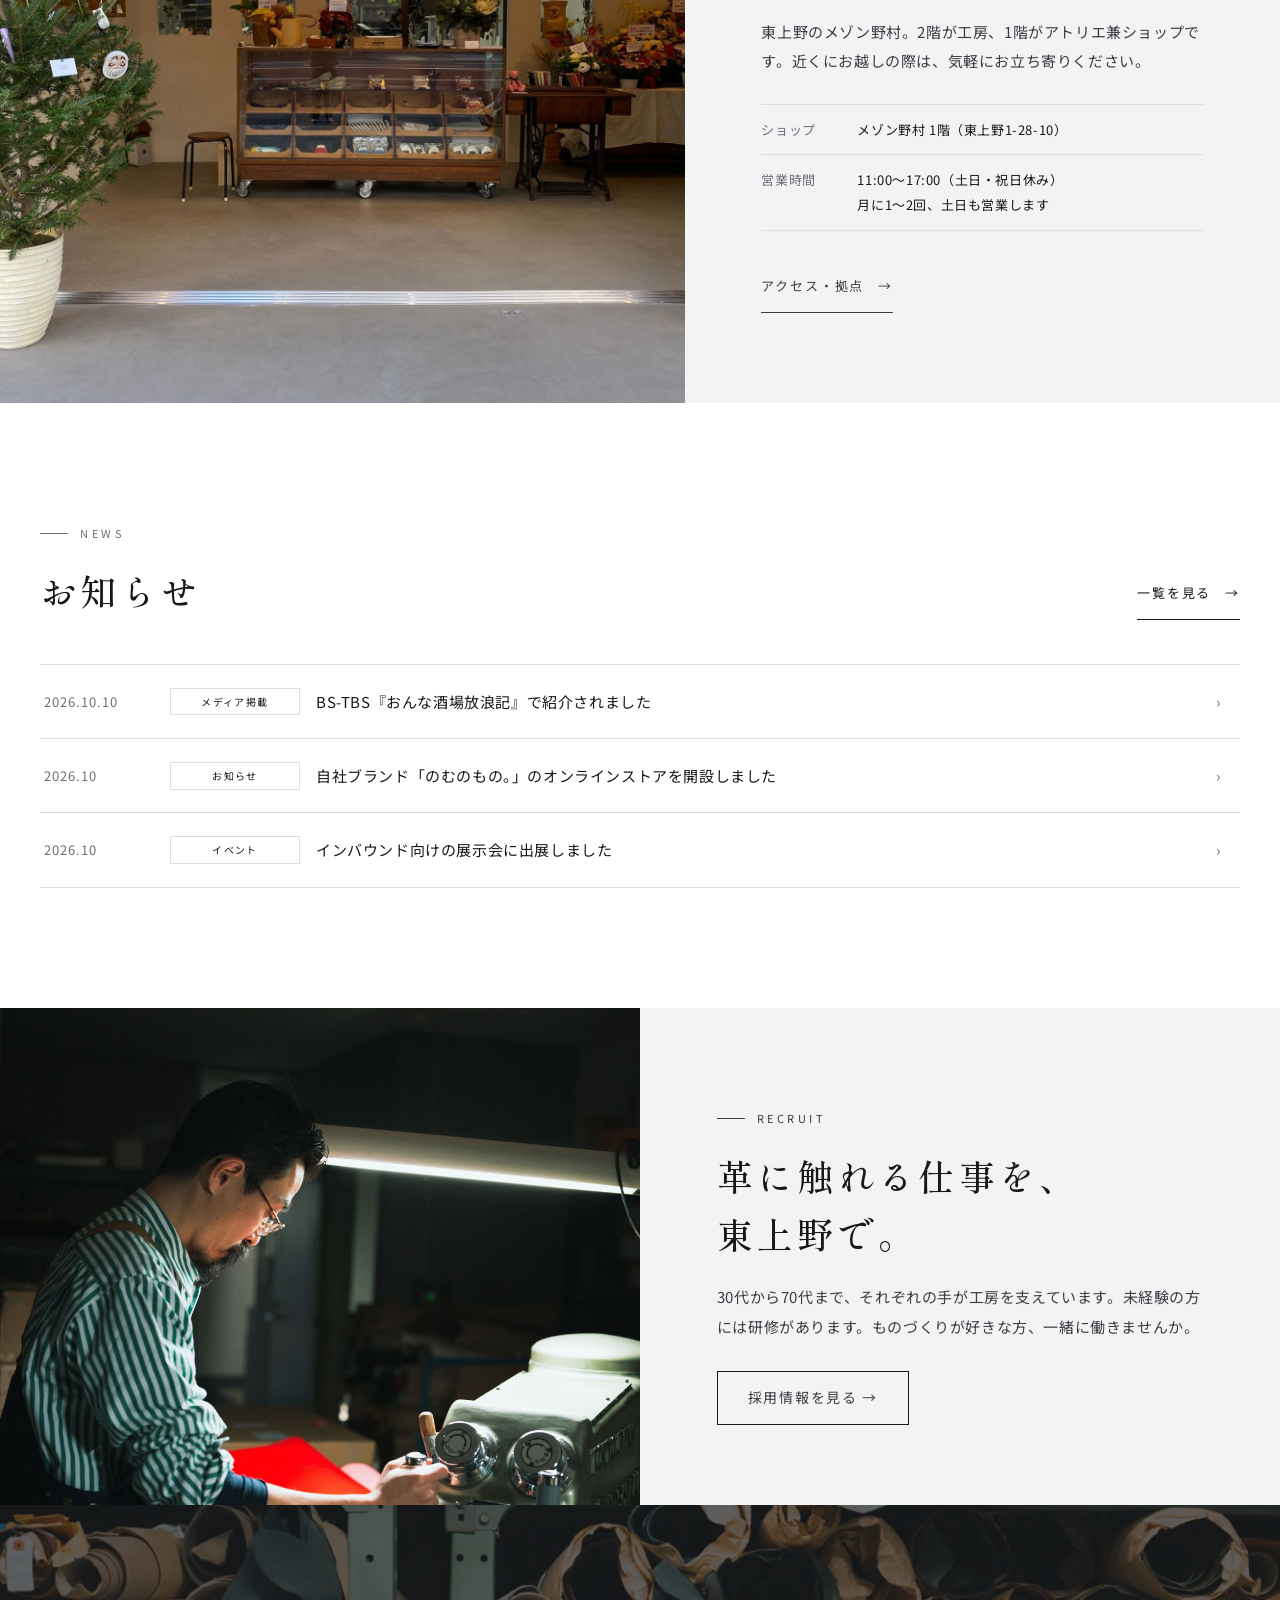
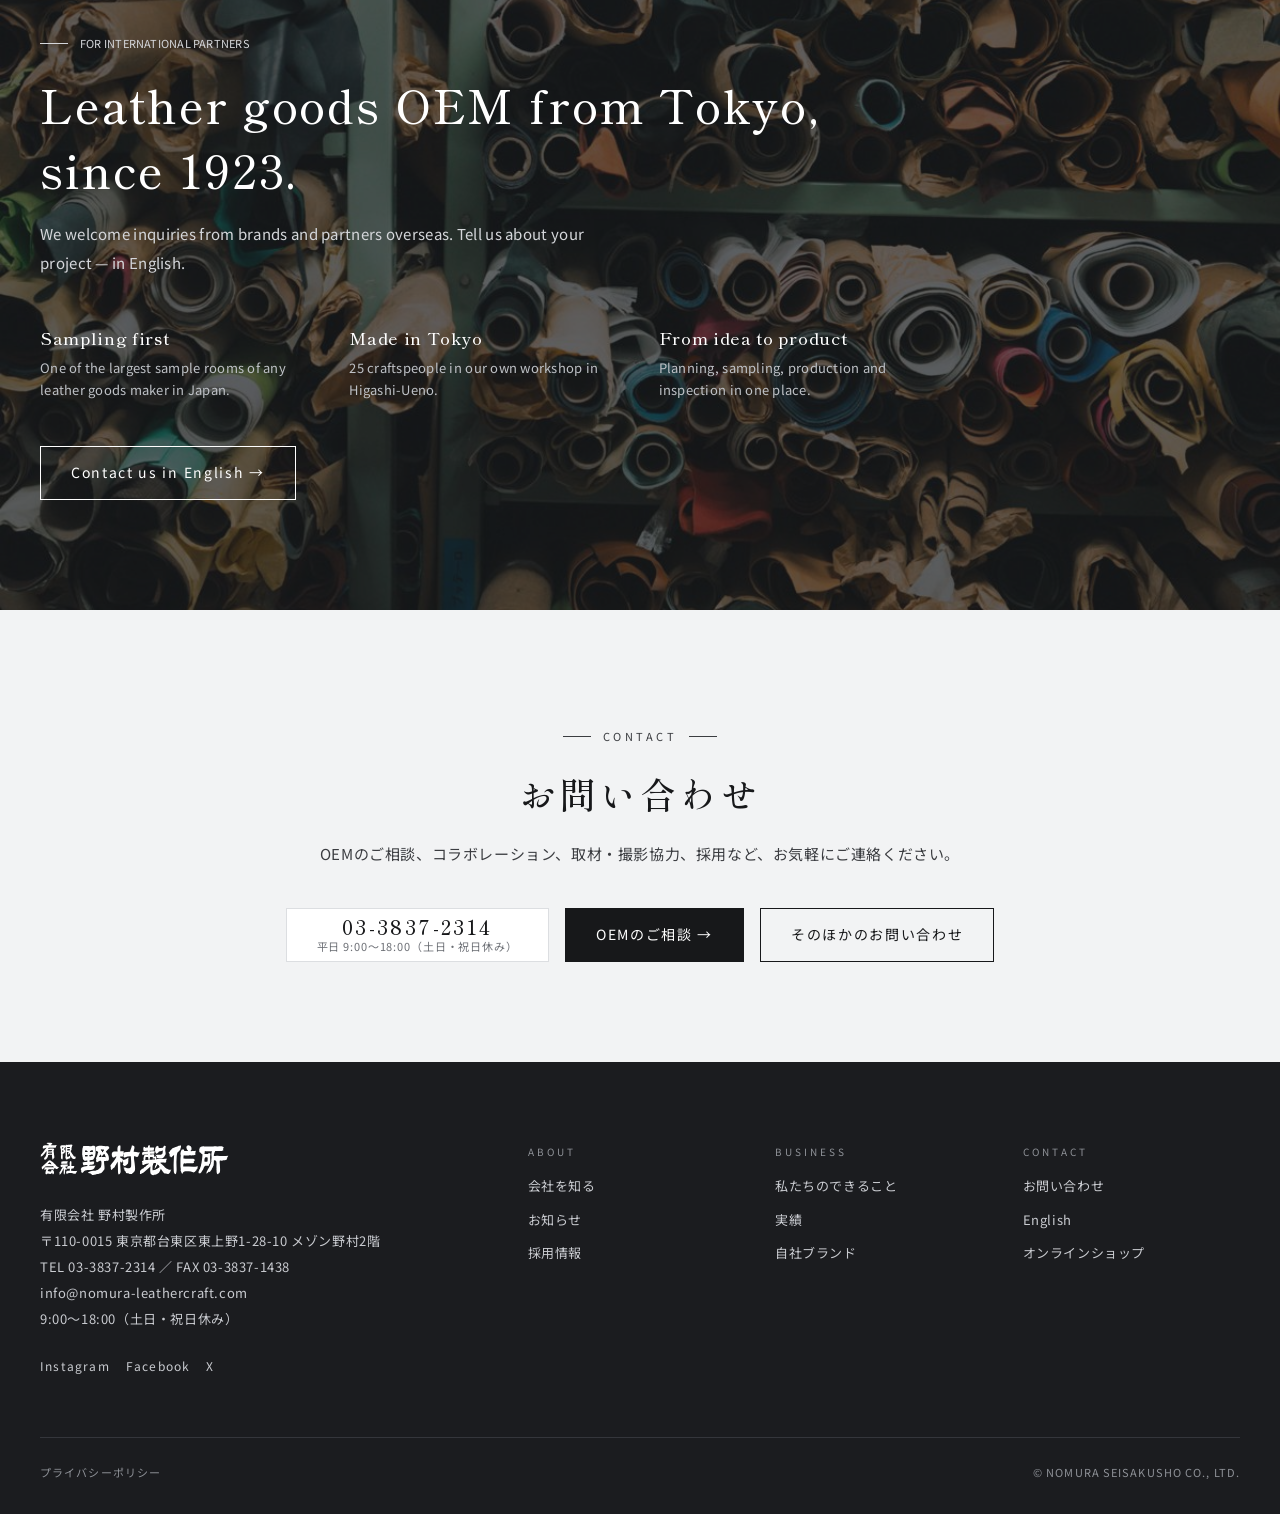
==== commit 284dbfe9: "先方資料（11/10）：沿革を年号つきの表どおりに（創業＝浅草永住町・1946年東上野へ移転・禮之助）／ロゴを元データ（.ai→SVG）に差し替え Co-Authored-By: Claude Opu" ====
--- a/index.html
+++ b/index.html
@@ -7,7 +7,7 @@
 </head><body>
 <div class="mockbar">提案用モック v1（MEGURIWA）｜文言・写真・実績は確認前の仮置きです｜<a href="sitemap.html" style="text-decoration:underline">サイトマップと構成</a></div>
 <header class="hd"><div class="wrap hd__in">
-<a class="logo" href="index.html" aria-label="野村製作所 トップへ"><img class="logo__mk" src="assets/logo_mark.png" alt="" width="44" height="46"><span class="logo__tx"><b>野村製作所</b><small>NOMURA SEISAKUSHO</small></span></a>
+<a class="logo" href="index.html" aria-label="有限会社 野村製作所 トップへ"><img class="logo__wm" src="assets/nomura_logo.svg" alt="有限会社 野村製作所" width="167" height="30"></a>
 <nav class="gnav" aria-label="メイン"><a href="news.html"><span>NEWS</span><b>お知らせ</b></a><a href="work.html"><span>WORK</span><b>私たちのできること</b></a><a href="products.html"><span>PRODUCTS</span><b>自社ブランド</b></a><a href="company.html"><span>COMPANY</span><b>会社を知る</b></a><a href="recruit.html"><span>RECRUIT</span><b>一緒に働く</b></a></nav>
 <div class="hd__act"><a class="btn-shop" href="products.html#shops">ONLINE SHOP</a><a class="btn-en" href="en.html" lang="en">EN</a><a class="btn-ct" href="contact.html">お問い合わせ</a></div>
 <button class="menu" aria-label="メニュー"><i></i><i></i><i></i></button>
@@ -25,7 +25,7 @@
 <div class="hero__tx"><div class="wrap">
 <p class="hero__ey">SINCE 1923 · HIGASHI-UENO, TOKYO</p>
 <h1>ものづくりの喜びを、<br>あなたと共に。</h1>
-<p class="sub">東京・東上野で百年あまり。革小物のOEM生産と、自社ブランドのものづくりを続けています。</p>
+<p class="sub">大正12年の創業から百年あまり。東京・東上野で、革小物のOEM生産と自社ブランドのものづくりを続けています。</p>
 <div class="hero__btns"><a class="btn btn--white" href="work.html">私たちのできること →</a><a class="btn btn--white" href="contact.html?type=oem">OEMのご相談</a></div>
 </div></div>
 <p class="hero__vert">革 × 職人技 × 東京の伝統</p>
@@ -36,13 +36,13 @@
 <div class="msg"><div class="msg__tx">
 <p class="lbl">Message</p>
 <h2 class="h2"><span class="nb">ときどき顔を見たくなる職人、</span><br><span class="nb">ふっと立ち寄りたくなる製作所。</span></h2>
-<p>大正12年、東京・上野で創業しました。革小物メーカーとしては国内最大規模のサンプル室を持つ、OEM生産のプロフェッショナルです。</p>
+<p>大正12年、東京・浅草永住町で前身の「野村商店」として創業し、昭和21年に今の東上野へ移りました。<span class="chk">確認：創業の言い方：先方の沿革表（11/10）に合わせた</span>革小物メーカーとしては国内最大規模のサンプル室を持つ、OEM生産のプロフェッショナルです。</p>
 <p>30〜70代という幅広い年代の職人が、どんなご依頼にも真摯に対応いたします。ときどき顔を見たくなる職人、ふっと立ち寄りたくなる製作所。そんな身近な存在でありたいと願っています。</p>
 <p style="margin-top:34px"><a class="more" href="company.html">会社を知る</a></p>
 </div>
 <figure class="msg__ph"><img src="assets/craftsman_stitch.jpg" alt="ミシンの前で糸を整える職人"><figcaption>東上野の工房にて</figcaption></figure></div>
 <ul class="num">
-<li><b>1923</b><span>大正12年 創業<br>東京・上野</span></li>
+<li><b>1923</b><span>大正12年 創業<br>東京・浅草</span></li>
 <li><b>25<small>人</small></b><span>専属の職人<br>30代〜70代</span></li>
 <li><b>約8,500<small>個</small></b><span>国内の月間生産数<br>（自社工房）</span></li>
 <li><b>約50,000<small>個</small></b><span>海外の月間生産数<br>（協力工場2社）</span></li>
@@ -131,7 +131,7 @@
 </main>
 <footer class="ft"><div class="wrap">
 <div class="ft__top"><div>
-<a class="logo" href="index.html"><img class="logo__mk" src="assets/logo_mark_wh.png" alt="" width="44" height="46"><span class="logo__tx"><b>野村製作所</b><small>NOMURA SEISAKUSHO</small></span></a>
+<a class="logo" href="index.html" aria-label="有限会社 野村製作所 トップへ"><img class="logo__wm" src="assets/nomura_logo_wh.svg" alt="有限会社 野村製作所" width="189" height="34"></a>
 <address>有限会社 野村製作所 <span class="chk">確認：正式社名の表記</span><br>〒110-0015 東京都台東区東上野1-28-10 メゾン野村2階<br>TEL 03-3837-2314 ／ FAX 03-3837-1438<br><a href="mailto:info@nomura-leathercraft.com">info@nomura-leathercraft.com</a><br>9:00〜18:00（土日・祝日休み）</address>
 <div class="ft__sns"><a href="https://www.instagram.com/nomuraseisakusho_official/" target="_blank" rel="noopener">Instagram</a><a href="https://www.facebook.com/nomuraseisakusho/" target="_blank" rel="noopener">Facebook</a><a href="https://x.com/nomurass_jp" target="_blank" rel="noopener">X</a><span class="chk">確認：Xを続けるか</span></div>
 </div>
--- a/assets/site.css
+++ b/assets/site.css
@@ -26,6 +26,8 @@
 .hd__in{height:var(--hd);display:flex;align-items:center;gap:28px}
 .logo{display:flex;align-items:center;gap:13px;line-height:1.1;flex:0 0 auto}
 .logo__mk{display:block;width:auto;height:46px}
+.logo__wm{display:block;width:auto;height:30px}
+.ft .logo__wm{height:34px}
 .logo__tx{display:flex;flex-direction:column}
 .logo b{font:600 23px/1.1 var(--serif);letter-spacing:.18em}
 .logo small{font-size:9px;letter-spacing:.28em;color:var(--mute);margin-top:6px}
@@ -347,7 +349,7 @@
   body{font-size:14px}
   .gnav,.hd__act{display:none}
   .menu{display:block}
-  .logo b{font-size:19px}.logo small{font-size:8px}.logo__mk{height:38px}.logo{gap:10px}
+  .logo b{font-size:19px}.logo small{font-size:8px}.logo__mk{height:38px}.logo__wm{height:24px}.ft .logo__wm{height:28px}.logo{gap:10px}
   .spnav{display:block;position:fixed;inset:var(--hd) 0 0 0;background:#fff;z-index:49;padding:24px var(--g) 40px;overflow:auto;opacity:0;pointer-events:none;transition:.3s}
   body.menu-open .spnav{opacity:1;pointer-events:auto}
   .spnav a{display:flex;justify-content:space-between;align-items:baseline;padding:18px 0;border-bottom:1px solid var(--line);font:500 17px/1.4 var(--serif);letter-spacing:.1em}
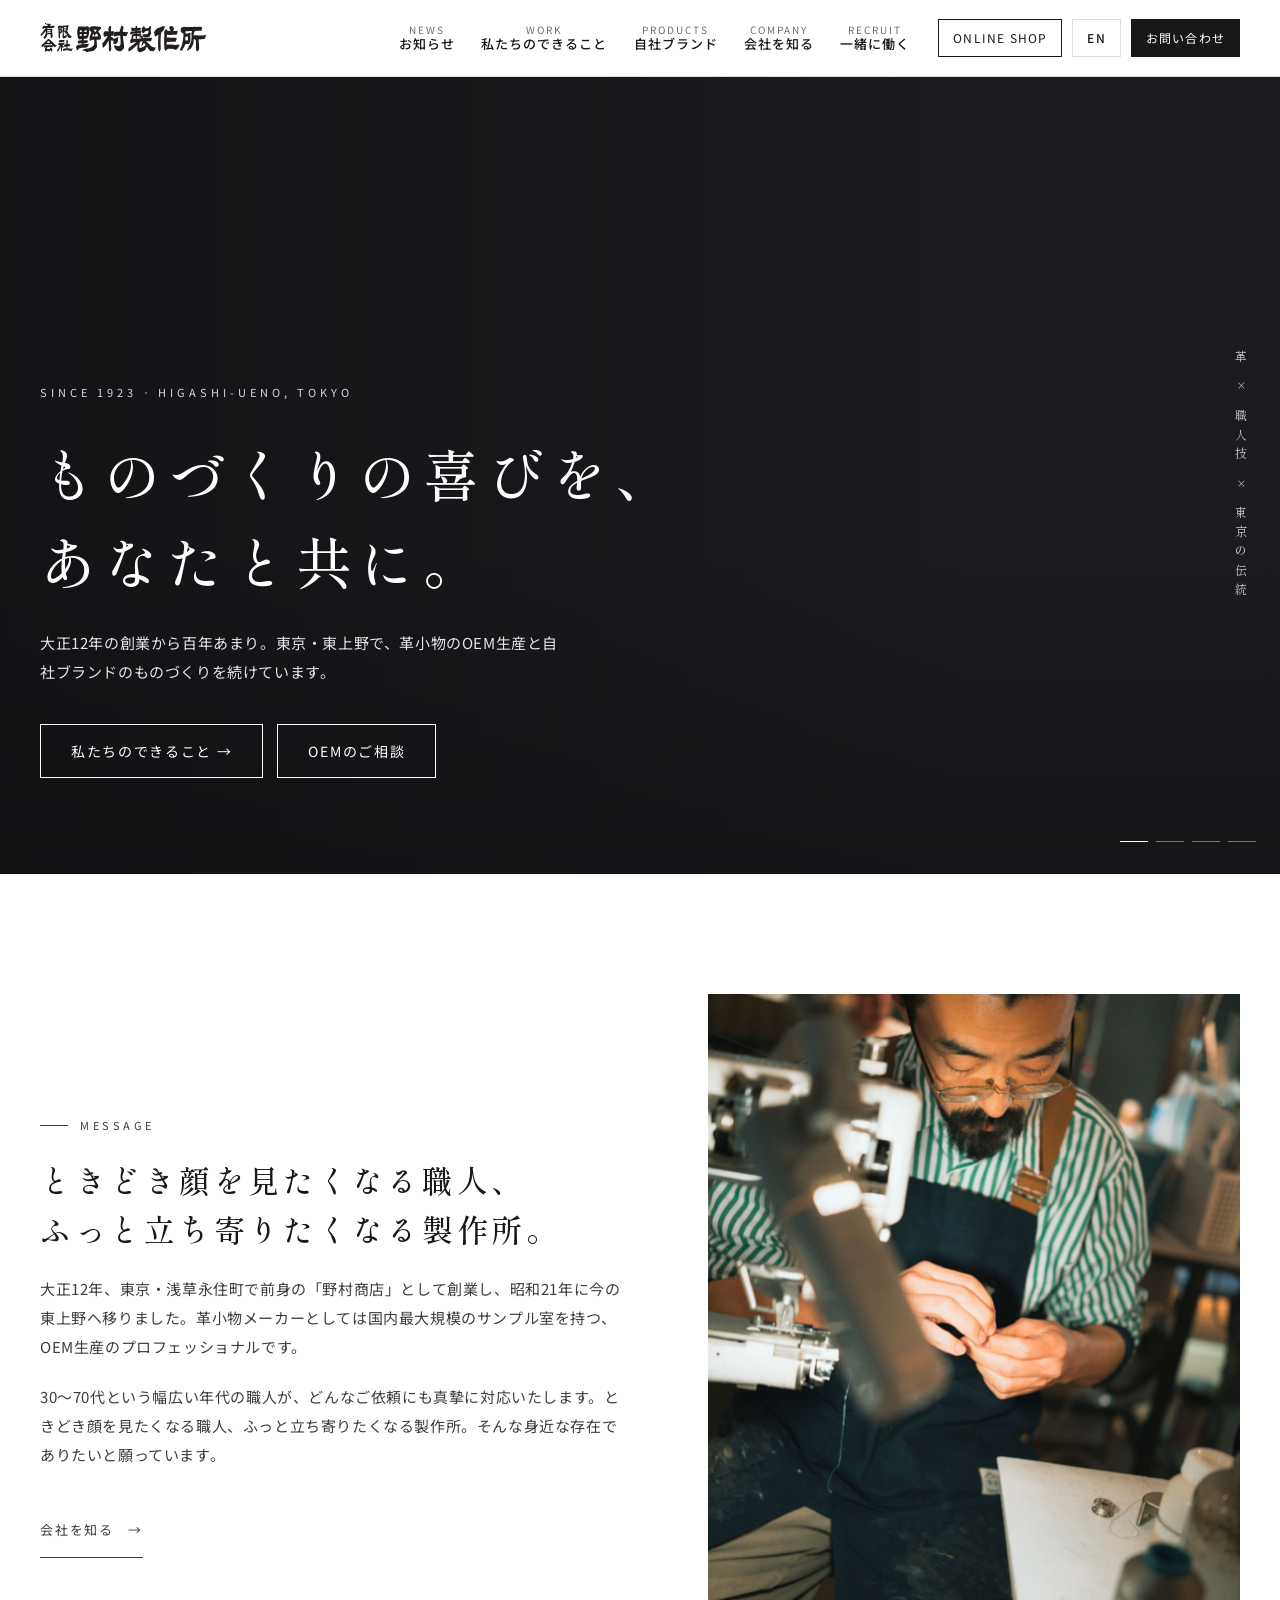
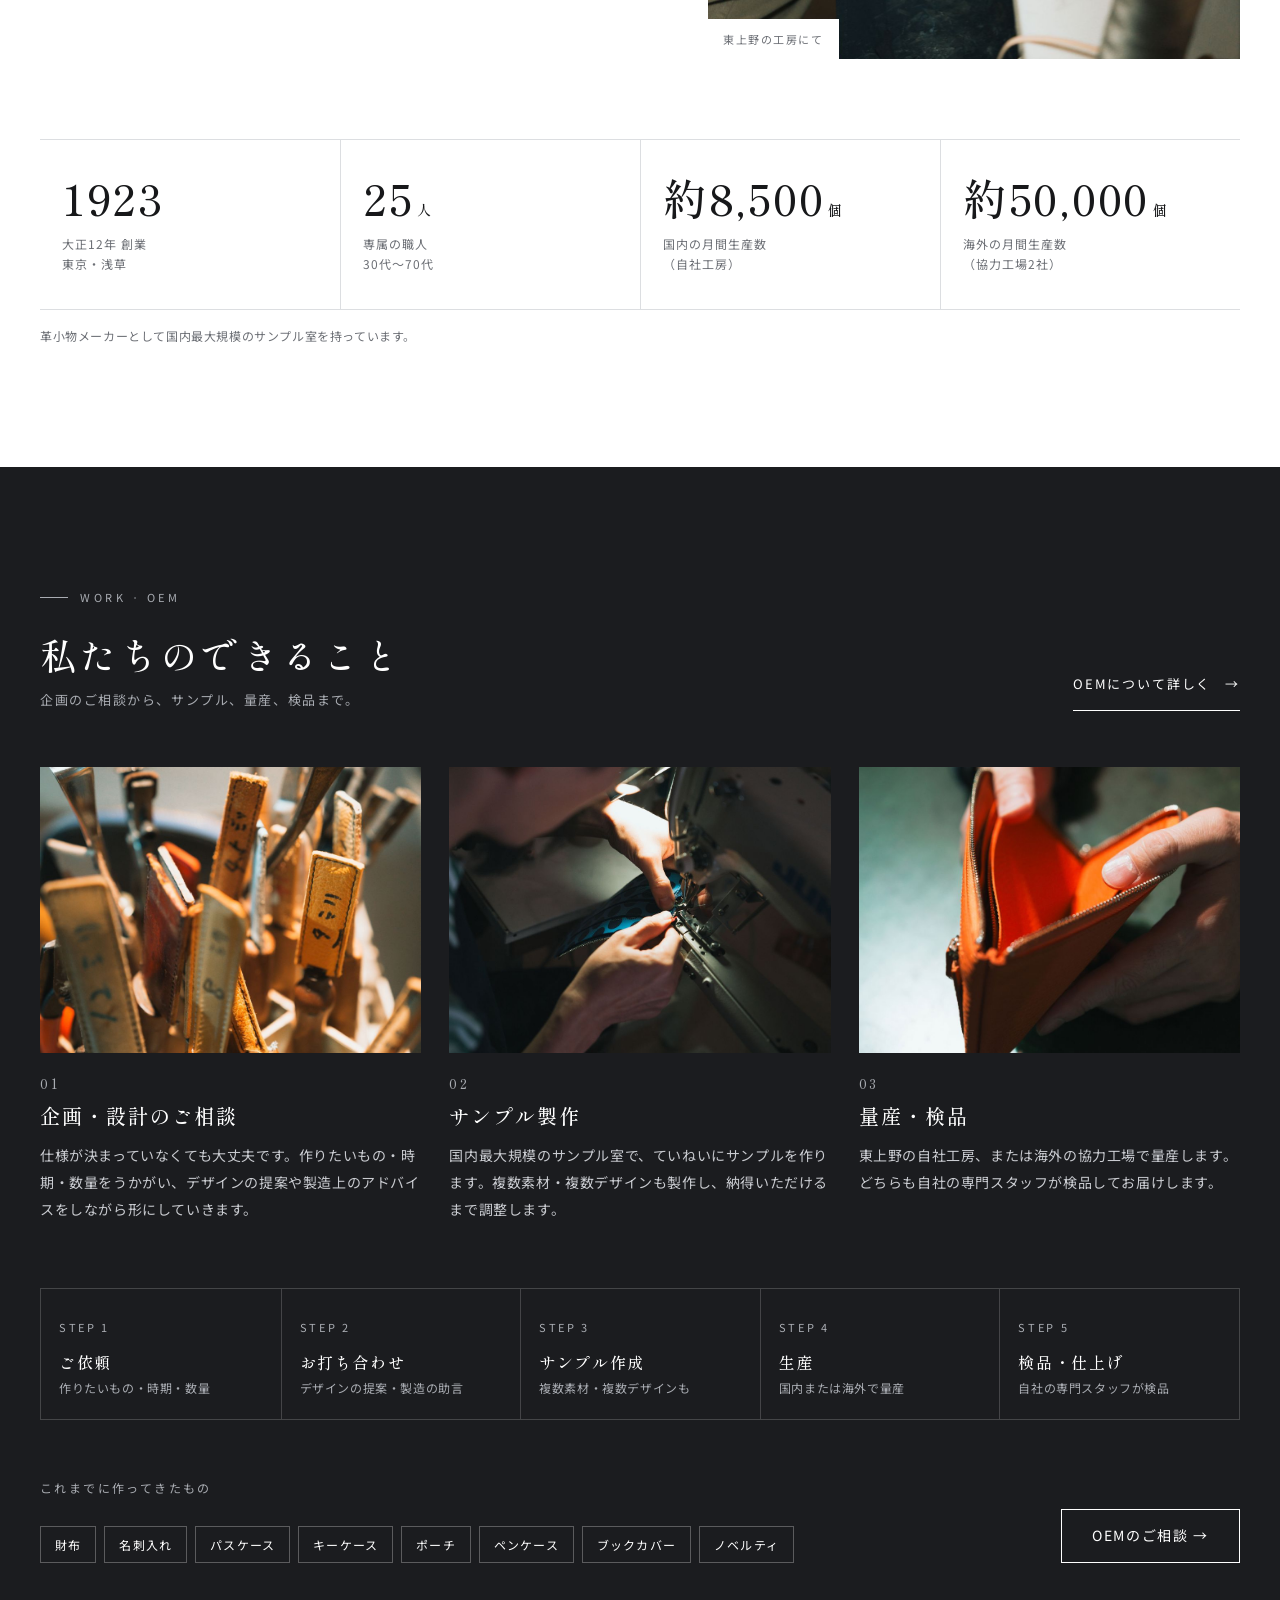
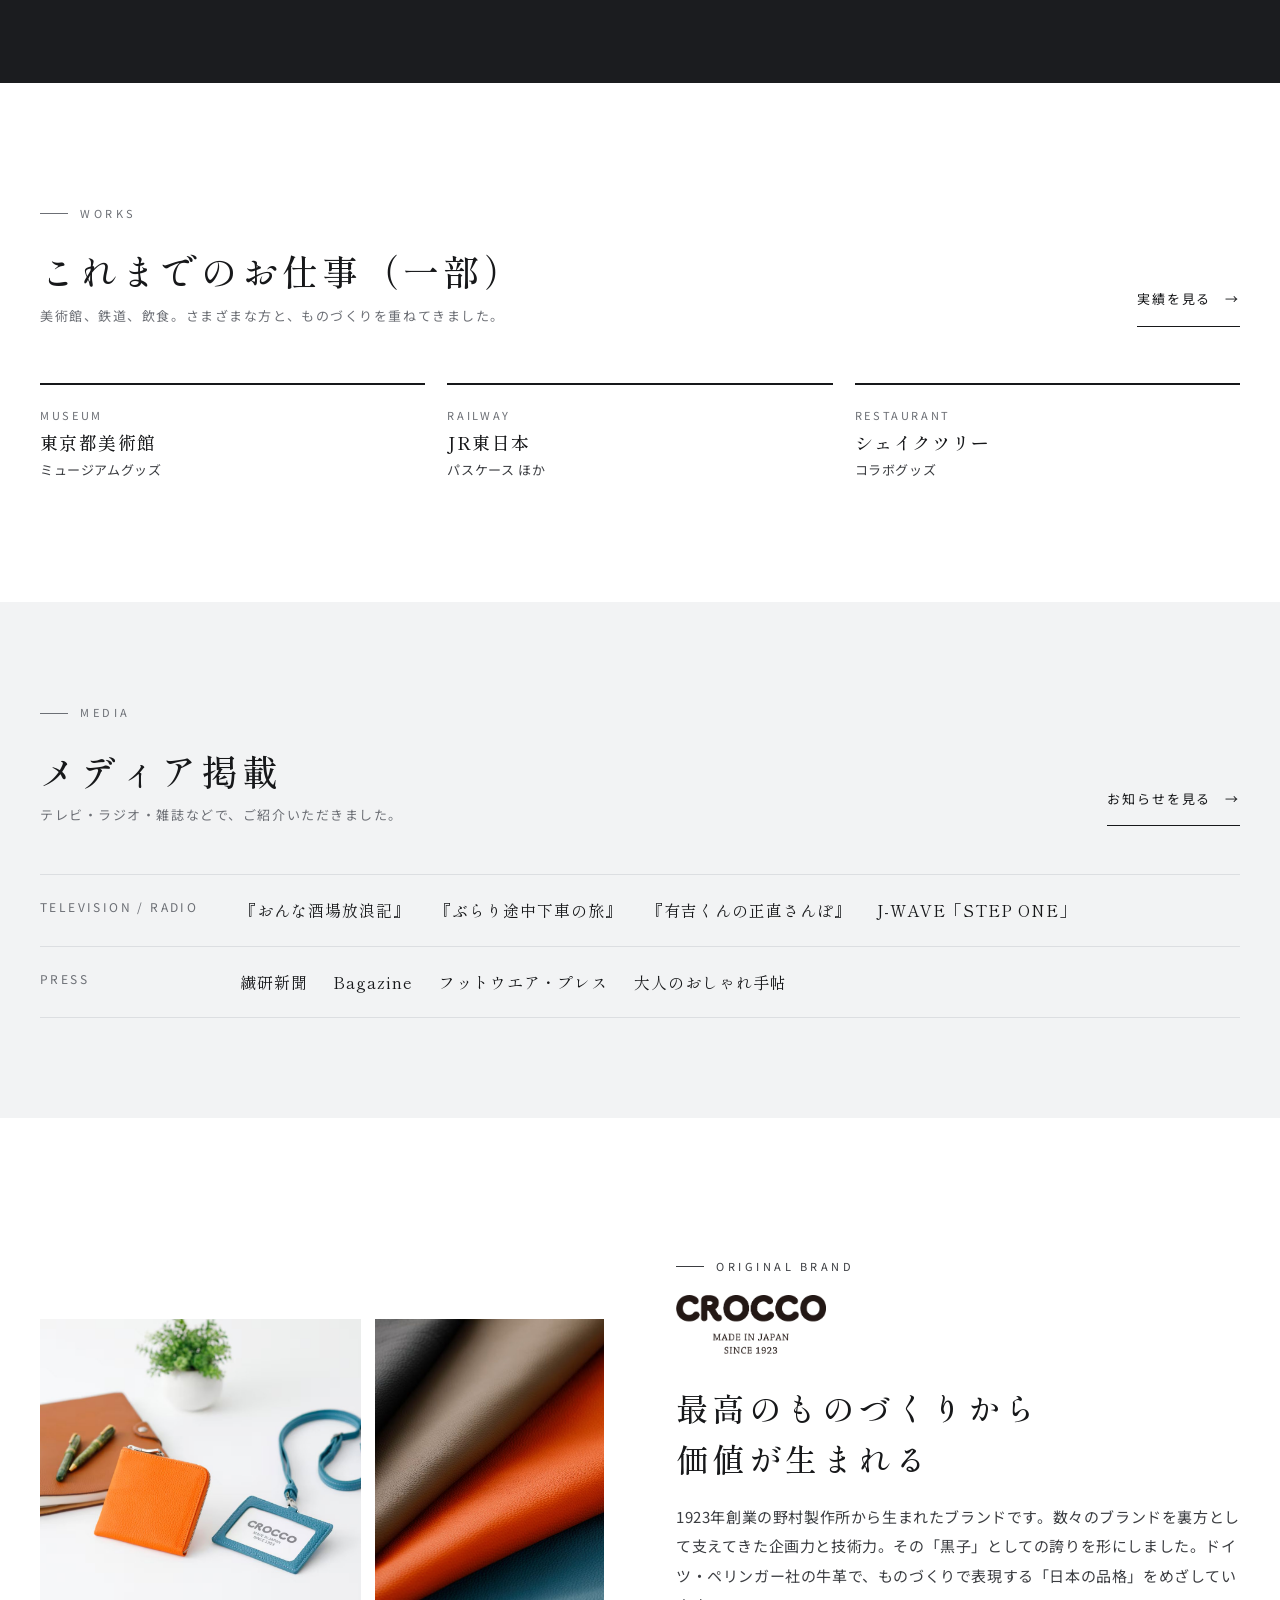
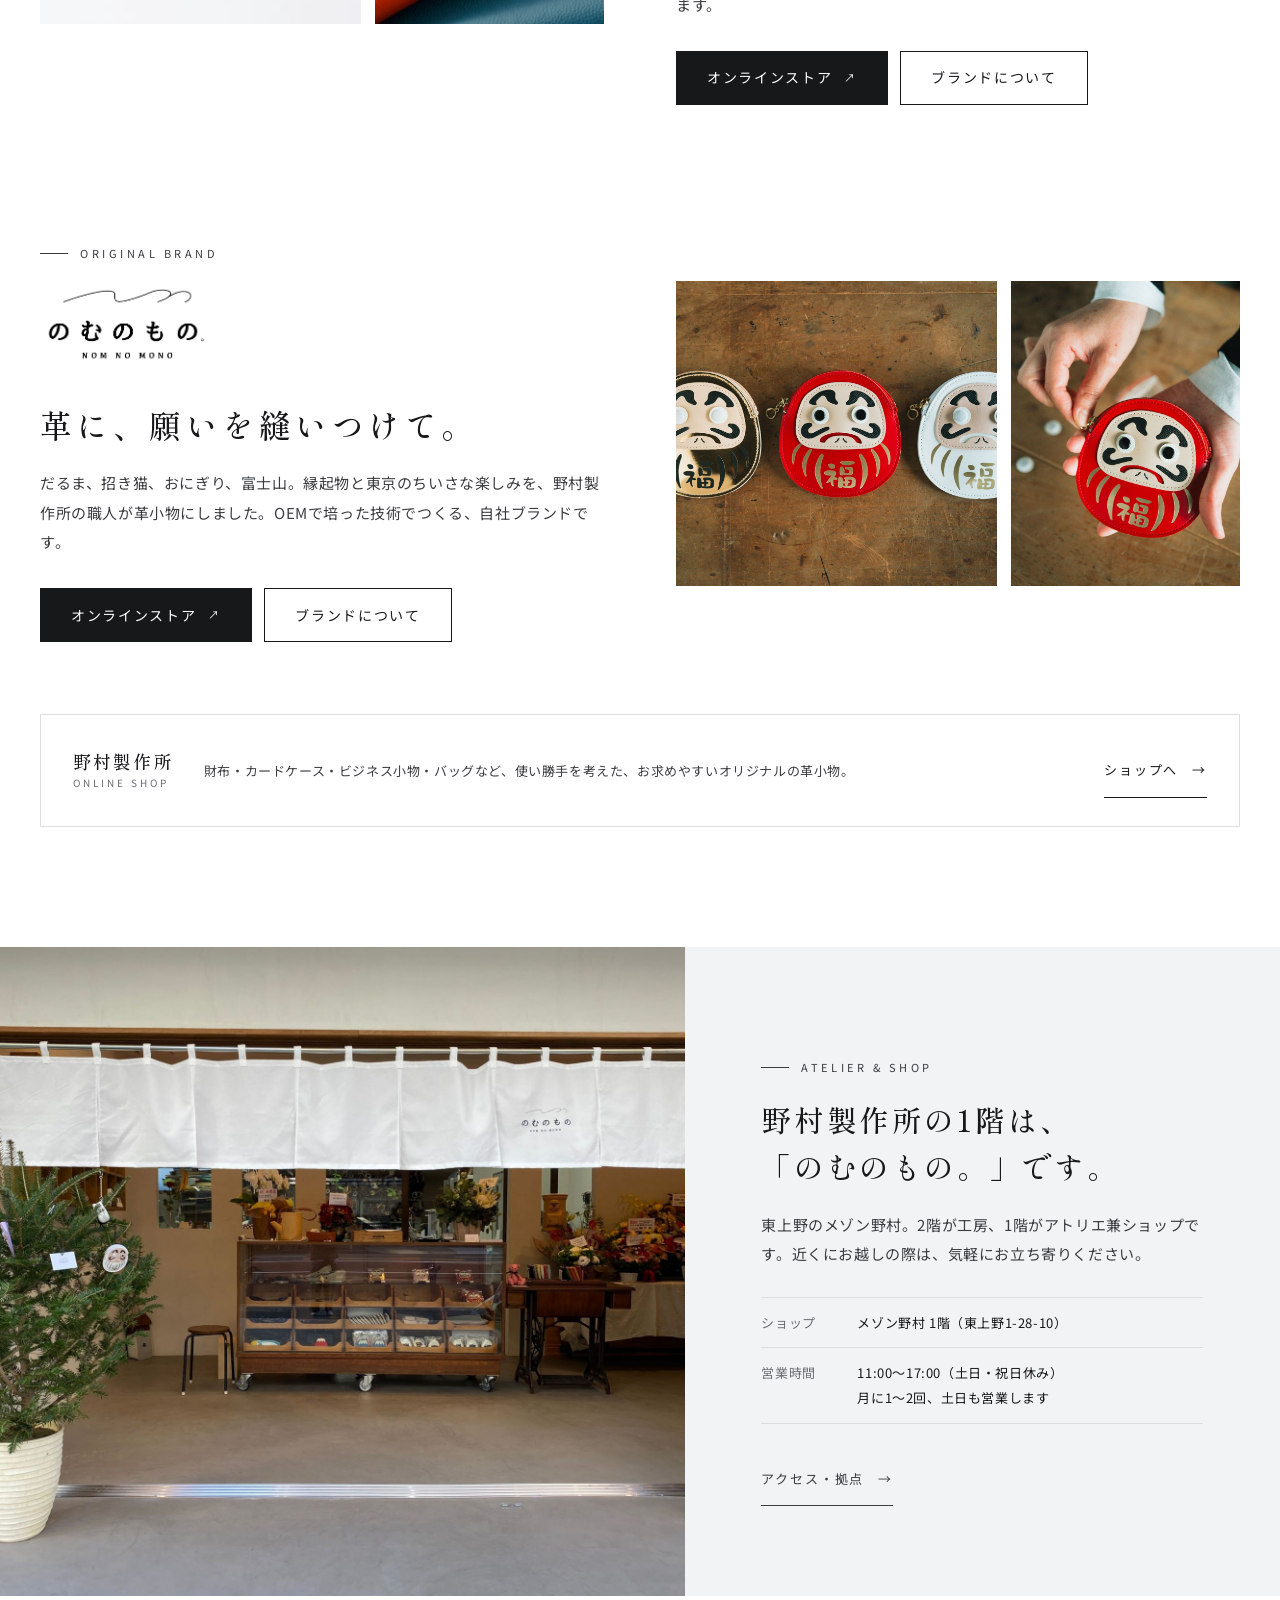
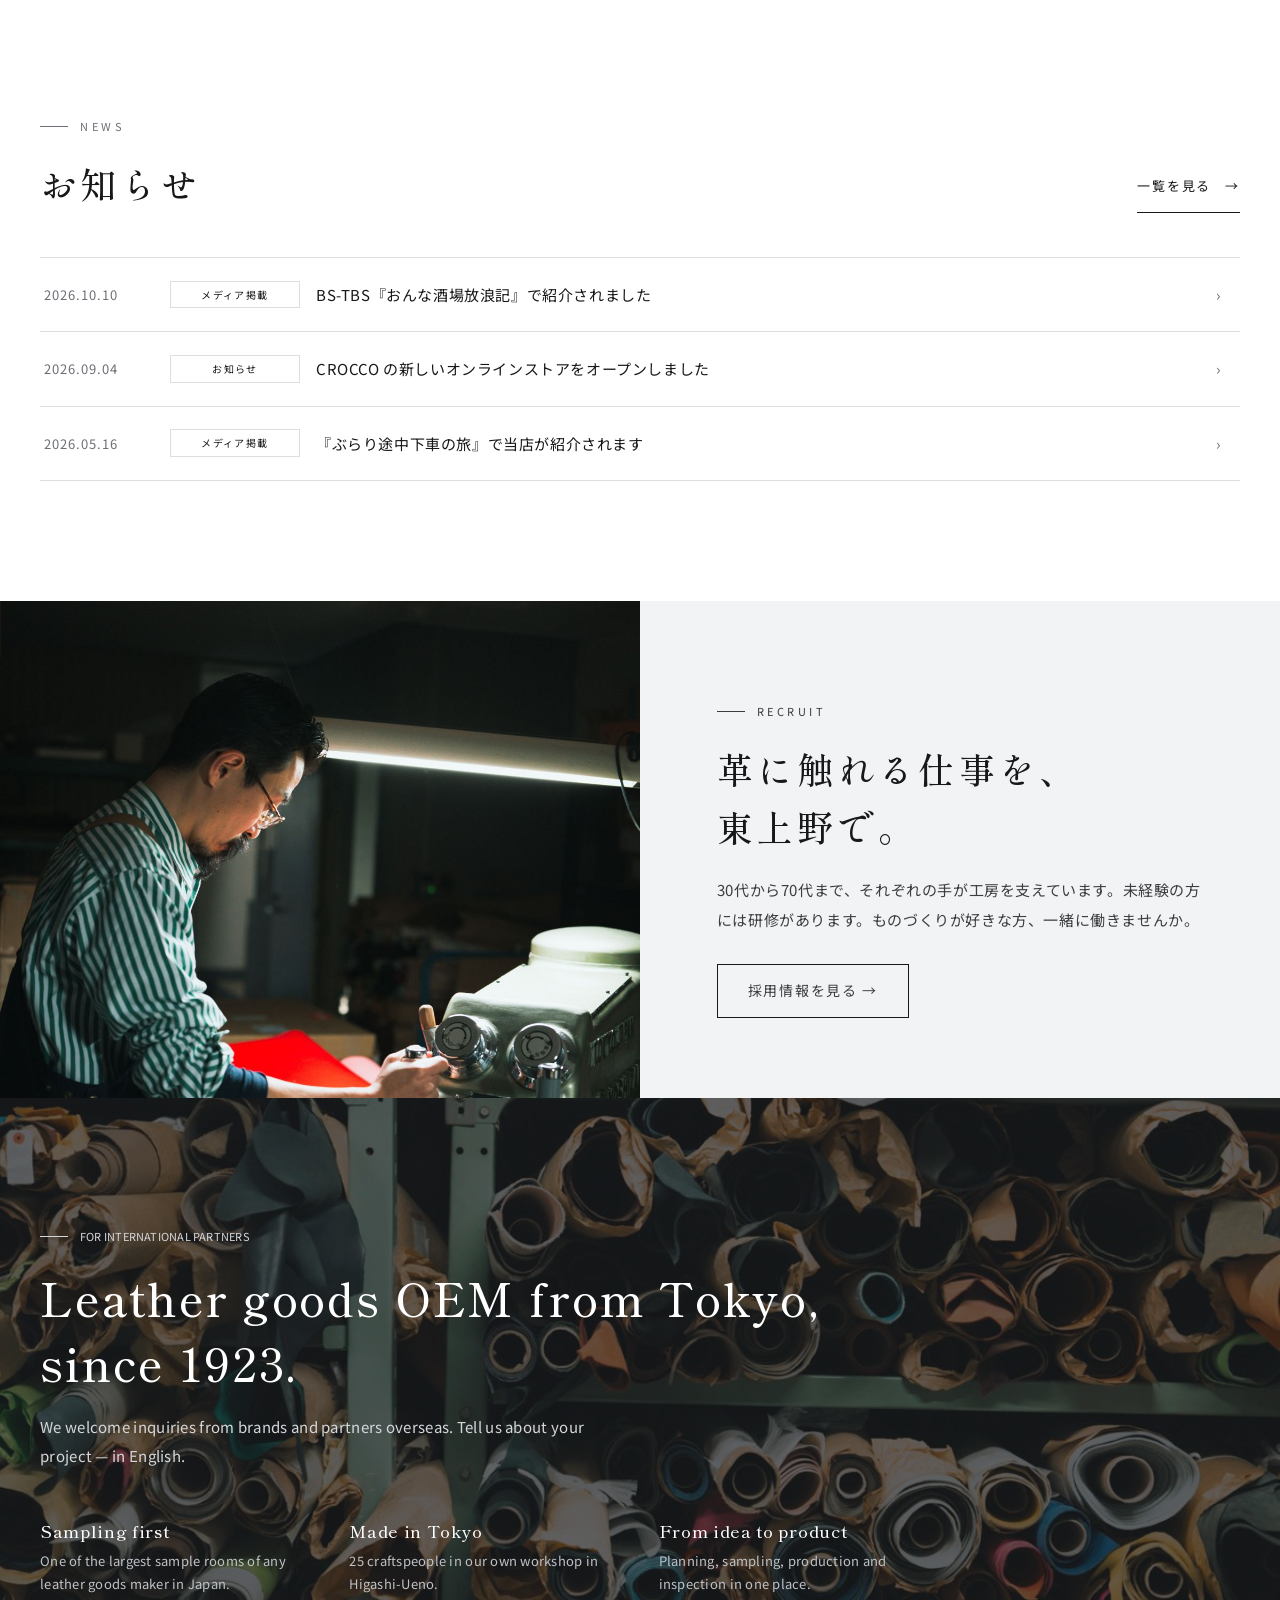
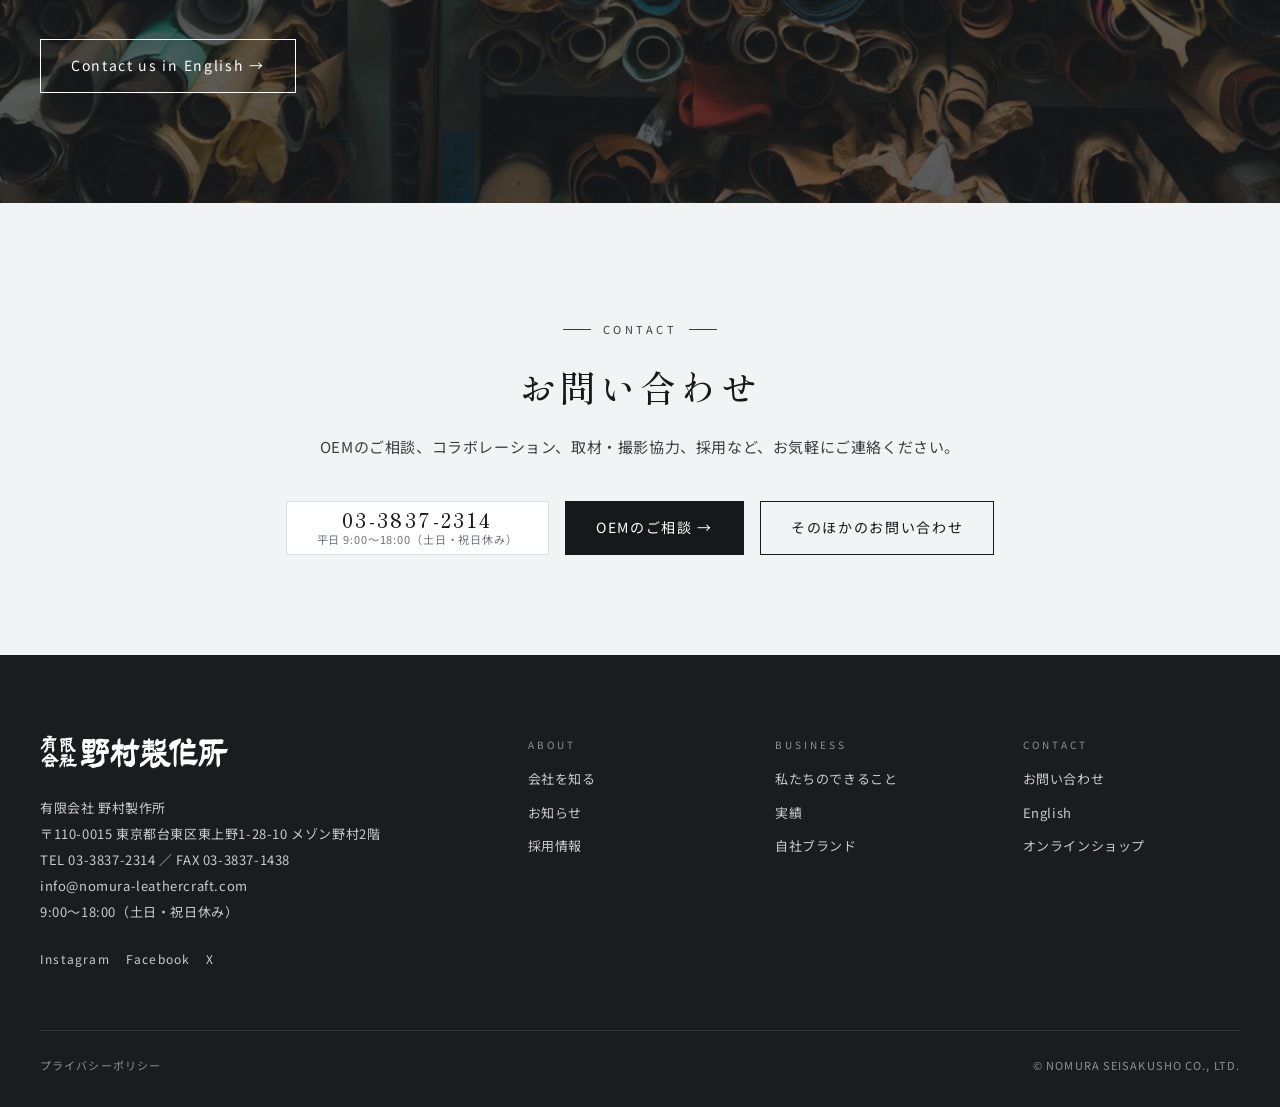
==== commit b605ca5a: "完成版（先方に見せる版）：沿革に昔の写真2枚（東上野〔旧・台東区西町〕時代の看板・昭和60年ごろの社屋）／店舗・取扱店（直営店2・松屋浅草・河口湖の2館）／確認の印・モックの帯・仮の記事・仮置きの注記" ====
--- a/index.html
+++ b/index.html
@@ -5,7 +5,6 @@
 <link href="https://fonts.googleapis.com/css2?family=Noto+Sans+JP:wght@400;500&family=Shippori+Mincho:wght@500;600&display=swap" rel="stylesheet">
 <link rel="stylesheet" href="assets/site.css">
 </head><body>
-<div class="mockbar">提案用モック v1（MEGURIWA）｜文言・写真・実績は確認前の仮置きです｜<a href="sitemap.html" style="text-decoration:underline">サイトマップと構成</a></div>
 <header class="hd"><div class="wrap hd__in">
 <a class="logo" href="index.html" aria-label="有限会社 野村製作所 トップへ"><img class="logo__wm" src="assets/nomura_logo.svg" alt="有限会社 野村製作所" width="167" height="30"></a>
 <nav class="gnav" aria-label="メイン"><a href="news.html"><span>NEWS</span><b>お知らせ</b></a><a href="work.html"><span>WORK</span><b>私たちのできること</b></a><a href="products.html"><span>PRODUCTS</span><b>自社ブランド</b></a><a href="company.html"><span>COMPANY</span><b>会社を知る</b></a><a href="recruit.html"><span>RECRUIT</span><b>一緒に働く</b></a></nav>
@@ -36,7 +35,7 @@
 <div class="msg"><div class="msg__tx">
 <p class="lbl">Message</p>
 <h2 class="h2"><span class="nb">ときどき顔を見たくなる職人、</span><br><span class="nb">ふっと立ち寄りたくなる製作所。</span></h2>
-<p>大正12年、東京・浅草永住町で前身の「野村商店」として創業し、昭和21年に今の東上野へ移りました。<span class="chk">確認：創業の言い方：先方の沿革表（11/10）に合わせた</span>革小物メーカーとしては国内最大規模のサンプル室を持つ、OEM生産のプロフェッショナルです。</p>
+<p>大正12年、東京・浅草永住町で前身の「野村商店」として創業し、昭和21年に今の東上野へ移りました。革小物メーカーとしては国内最大規模のサンプル室を持つ、OEM生産のプロフェッショナルです。</p>
 <p>30〜70代という幅広い年代の職人が、どんなご依頼にも真摯に対応いたします。ときどき顔を見たくなる職人、ふっと立ち寄りたくなる製作所。そんな身近な存在でありたいと願っています。</p>
 <p style="margin-top:34px"><a class="more" href="company.html">会社を知る</a></p>
 </div>
@@ -47,7 +46,7 @@
 <li><b>約8,500<small>個</small></b><span>国内の月間生産数<br>（自社工房）</span></li>
 <li><b>約50,000<small>個</small></b><span>海外の月間生産数<br>（協力工場2社）</span></li>
 </ul>
-<p class="num-note">革小物メーカーとして国内最大規模のサンプル室を持っています。<span class="chk">確認：数字は現行サイトの表記。最新の値</span></p>
+<p class="num-note">革小物メーカーとして国内最大規模のサンプル室を持っています。</p>
 </div></section>
 
 <section class="sec sec--dark" id="work"><div class="wrap">
@@ -65,7 +64,7 @@
 <section class="sec"><div class="wrap">
 <div class="head-row"><div><p class="lbl">Works</p><h2 class="h2">これまでのお仕事（一部）<small>美術館、鉄道、飲食。さまざまな方と、ものづくりを重ねてきました。</small></h2></div>
 <a class="more" href="works.html">実績を見る</a></div>
-<ul class="works"><li><div class="ph">写真<br>（掲載の許可後）</div><p class="cat">MUSEUM</p><h3>東京都美術館</h3><p>ミュージアムグッズ</p><span class="chk">確認：掲載の許可</span></li><li><div class="ph">写真<br>（掲載の許可後）</div><p class="cat">RAILWAY</p><h3>JR東日本</h3><p>パスケース ほか</p><span class="chk">確認：掲載の許可</span></li><li><div class="ph">写真<br>（掲載の許可後）</div><p class="cat">RESTAURANT</p><h3>シェイクツリー</h3><p>コラボグッズ</p><span class="chk">確認：掲載の許可</span></li></ul>
+<ul class="works"><li><p class="cat">MUSEUM</p><h3>東京都美術館</h3><p>ミュージアムグッズ</p></li><li><p class="cat">RAILWAY</p><h3>JR東日本</h3><p>パスケース ほか</p></li><li><p class="cat">RESTAURANT</p><h3>シェイクツリー</h3><p>コラボグッズ</p></li></ul>
 </div></section>
 
 <section class="sec sec--gray" style="padding-top:100px;padding-bottom:100px"><div class="wrap">
@@ -105,7 +104,7 @@
 
 <section class="sec"><div class="wrap">
 <div class="head-row"><div><p class="lbl">News</p><h2 class="h2">お知らせ</h2></div><a class="more" href="news.html">一覧を見る</a></div>
-<ul class="nlist"><li data-cat="メディア掲載"><a href="#"><time>2026.10.10</time><span class="tag">メディア掲載</span><span class="t">BS-TBS『おんな酒場放浪記』で紹介されました</span><span class="ar">›</span></a></li><li data-cat="お知らせ"><a href="#"><time>2026.10</time><span class="tag">お知らせ</span><span class="t">自社ブランド「のむのもの。」のオンラインストアを開設しました<span class="chk">確認：新サイト用の仮の記事</span></span><span class="ar">›</span></a></li><li data-cat="イベント"><a href="#"><time>2026.10</time><span class="tag">イベント</span><span class="t">インバウンド向けの展示会に出展しました<span class="chk">確認：新サイト用の仮の記事</span></span><span class="ar">›</span></a></li></ul>
+<ul class="nlist"><li data-cat="メディア掲載"><a href="#"><time>2026.10.10</time><span class="tag">メディア掲載</span><span class="t">BS-TBS『おんな酒場放浪記』で紹介されました</span><span class="ar">›</span></a></li><li data-cat="お知らせ"><a href="#"><time>2026.09.04</time><span class="tag">お知らせ</span><span class="t">CROCCO の新しいオンラインストアをオープンしました</span><span class="ar">›</span></a></li><li data-cat="メディア掲載"><a href="#"><time>2026.05.16</time><span class="tag">メディア掲載</span><span class="t">『ぶらり途中下車の旅』で当店が紹介されます</span><span class="ar">›</span></a></li></ul>
 </div></section>
 
 <section class="rec sec--gray">
@@ -132,8 +131,8 @@
 <footer class="ft"><div class="wrap">
 <div class="ft__top"><div>
 <a class="logo" href="index.html" aria-label="有限会社 野村製作所 トップへ"><img class="logo__wm" src="assets/nomura_logo_wh.svg" alt="有限会社 野村製作所" width="189" height="34"></a>
-<address>有限会社 野村製作所 <span class="chk">確認：正式社名の表記</span><br>〒110-0015 東京都台東区東上野1-28-10 メゾン野村2階<br>TEL 03-3837-2314 ／ FAX 03-3837-1438<br><a href="mailto:info@nomura-leathercraft.com">info@nomura-leathercraft.com</a><br>9:00〜18:00（土日・祝日休み）</address>
-<div class="ft__sns"><a href="https://www.instagram.com/nomuraseisakusho_official/" target="_blank" rel="noopener">Instagram</a><a href="https://www.facebook.com/nomuraseisakusho/" target="_blank" rel="noopener">Facebook</a><a href="https://x.com/nomurass_jp" target="_blank" rel="noopener">X</a><span class="chk">確認：Xを続けるか</span></div>
+<address>有限会社 野村製作所 <br>〒110-0015 東京都台東区東上野1-28-10 メゾン野村2階<br>TEL 03-3837-2314 ／ FAX 03-3837-1438<br><a href="mailto:info@nomura-leathercraft.com">info@nomura-leathercraft.com</a><br>9:00〜18:00（土日・祝日休み）</address>
+<div class="ft__sns"><a href="https://www.instagram.com/nomuraseisakusho_official/" target="_blank" rel="noopener">Instagram</a><a href="https://www.facebook.com/nomuraseisakusho/" target="_blank" rel="noopener">Facebook</a><a href="https://x.com/nomurass_jp" target="_blank" rel="noopener">X</a></div>
 </div>
 <div class="ft__nav">
 <div><h4>ABOUT</h4><a href="company.html">会社を知る</a><a href="news.html">お知らせ</a><a href="recruit.html">採用情報</a></div>
--- a/assets/site.css
+++ b/assets/site.css
@@ -141,6 +141,7 @@
 .works{display:grid;grid-template-columns:repeat(3,1fr);gap:22px;margin-top:56px}
 .works li .ph{aspect-ratio:1/1}
 .works .cat{font-size:11px;letter-spacing:.24em;color:var(--mute);margin-top:16px}
+.works li{border-top:2px solid var(--ink);padding-top:4px}
 .works h3{font:500 18px/1.6 var(--serif);letter-spacing:.08em;margin-top:2px}
 .works p{font-size:13px;color:var(--ink2)}
 /* media */
@@ -409,3 +410,25 @@
   .map{aspect-ratio:4/3}
   .sitemap-tree{font-size:12px;padding:22px 18px}
 }
+
+/* 2026-11-16 完成版：沿革の昔の写真（小さく）・店舗と取扱店・地図はリンク */
+.hist-ph{display:grid;grid-template-columns:minmax(0,.62fr) minmax(0,1fr);gap:14px;align-items:end;margin-top:36px;max-width:420px}
+.hist-ph img{display:block;width:100%;height:auto;border:1px solid var(--line)}
+.hist-ph figcaption{font-size:11.5px;line-height:1.6;color:var(--mute);margin-top:8px;letter-spacing:.04em}
+.stores__h{font:500 17px/1.6 var(--serif);letter-spacing:.12em;margin-top:44px;padding-bottom:10px;border-bottom:1px solid var(--ink)}
+.stores{display:grid;gap:22px;margin-top:22px}
+.stores--2{grid-template-columns:1fr 1fr}
+.store{background:var(--white,#fff);padding:24px 26px}
+.store h4,.stores-list h4{font:500 18px/1.6 var(--serif);letter-spacing:.08em}
+.store h4 small{display:block;font:400 12px/1.6 var(--sans);letter-spacing:.08em;color:var(--mute)}
+.store dl{font-size:13px;margin-top:12px;border-top:1px solid var(--line)}
+.store dl div{display:grid;grid-template-columns:76px 1fr;padding:9px 0;border-bottom:1px solid var(--line)}
+.store dt{color:var(--mute)}
+.store__ln{display:flex;flex-wrap:wrap;gap:18px;margin-top:14px;font-size:13px}
+.store__ln a,.stores-list a,.maplinks a{text-decoration:underline;text-underline-offset:4px}
+.stores-list{margin-top:10px}
+.stores-list li{display:flex;justify-content:space-between;align-items:center;gap:20px;padding:18px 2px;border-bottom:1px solid var(--line)}
+.stores-list p{font-size:13px;color:var(--ink2);margin-top:2px}
+.stores-list li>a{font-size:13px;white-space:nowrap}
+.maplinks{display:flex;flex-wrap:wrap;gap:24px;margin-top:28px;font-size:14px}
+@media (max-width:760px){.stores--2{grid-template-columns:1fr}.stores-list li{flex-direction:column;align-items:flex-start;gap:8px}.hist-ph{max-width:none;margin-bottom:8px}}
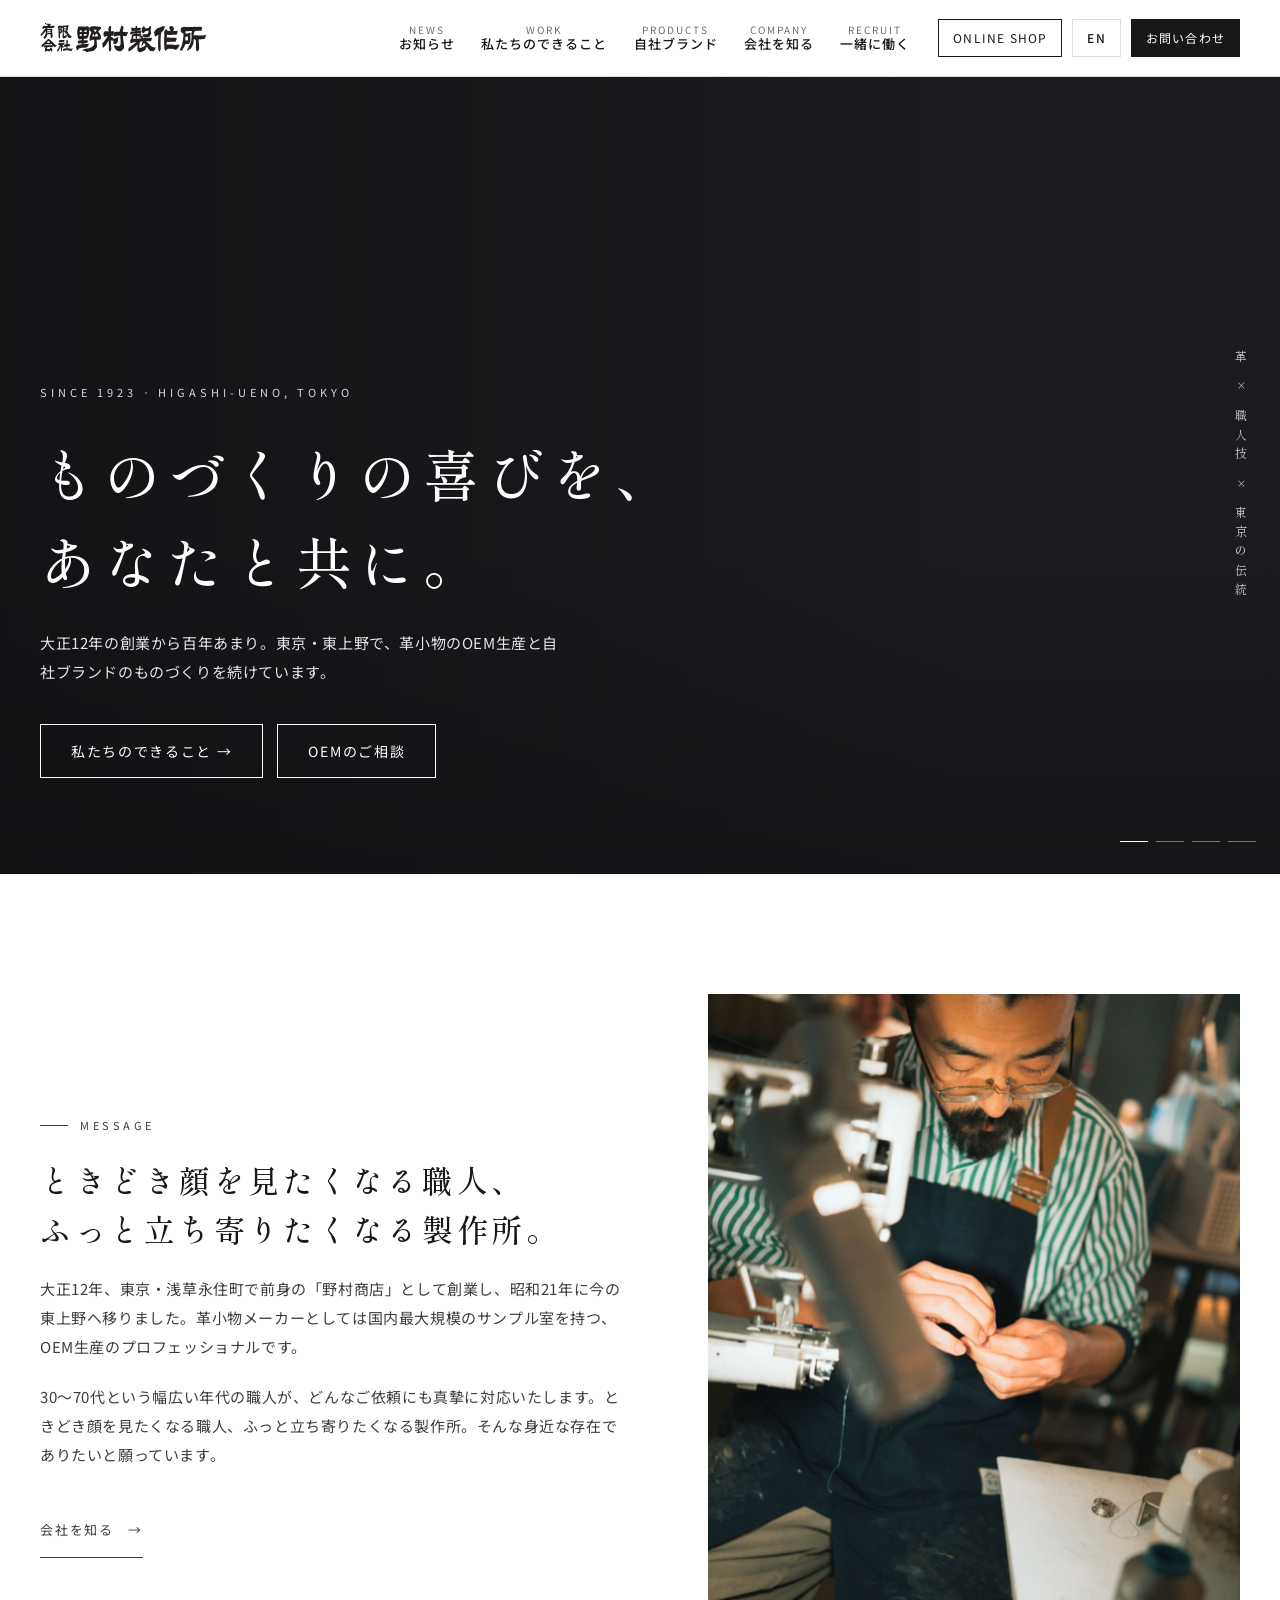
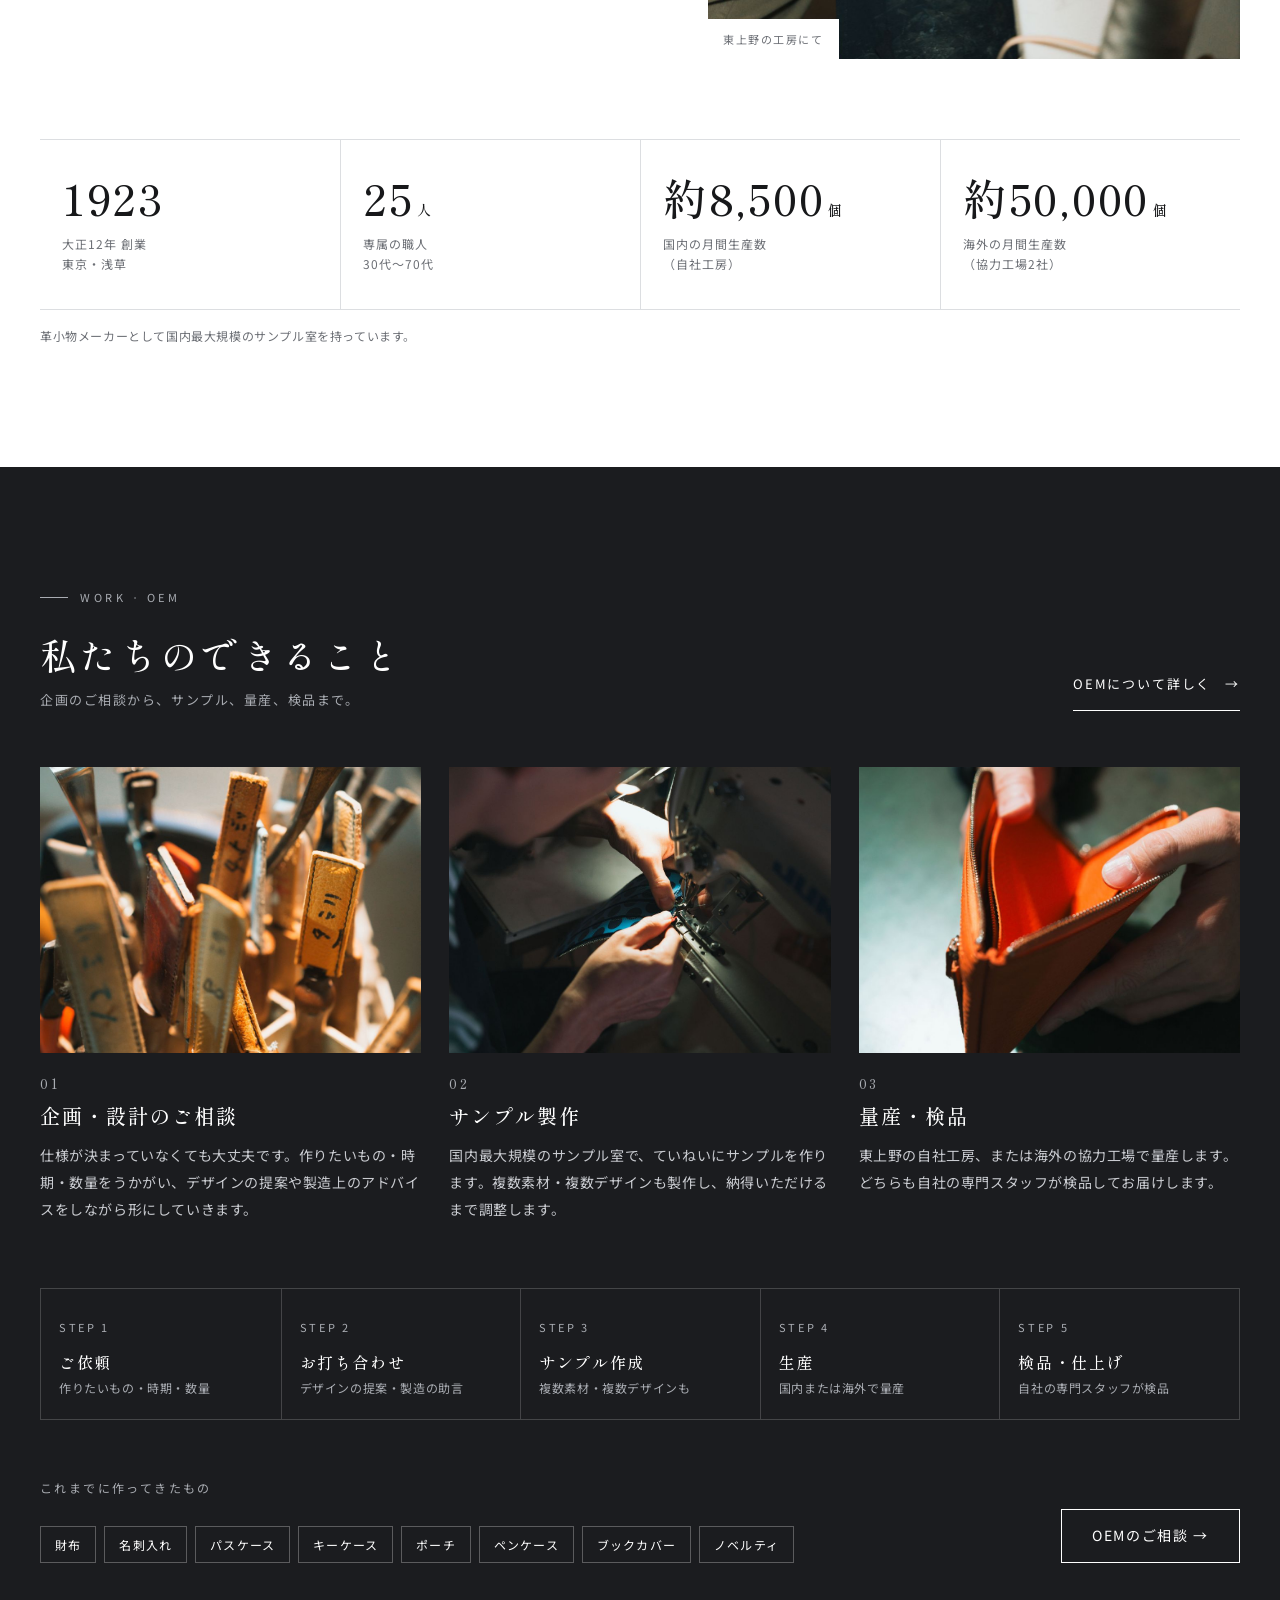
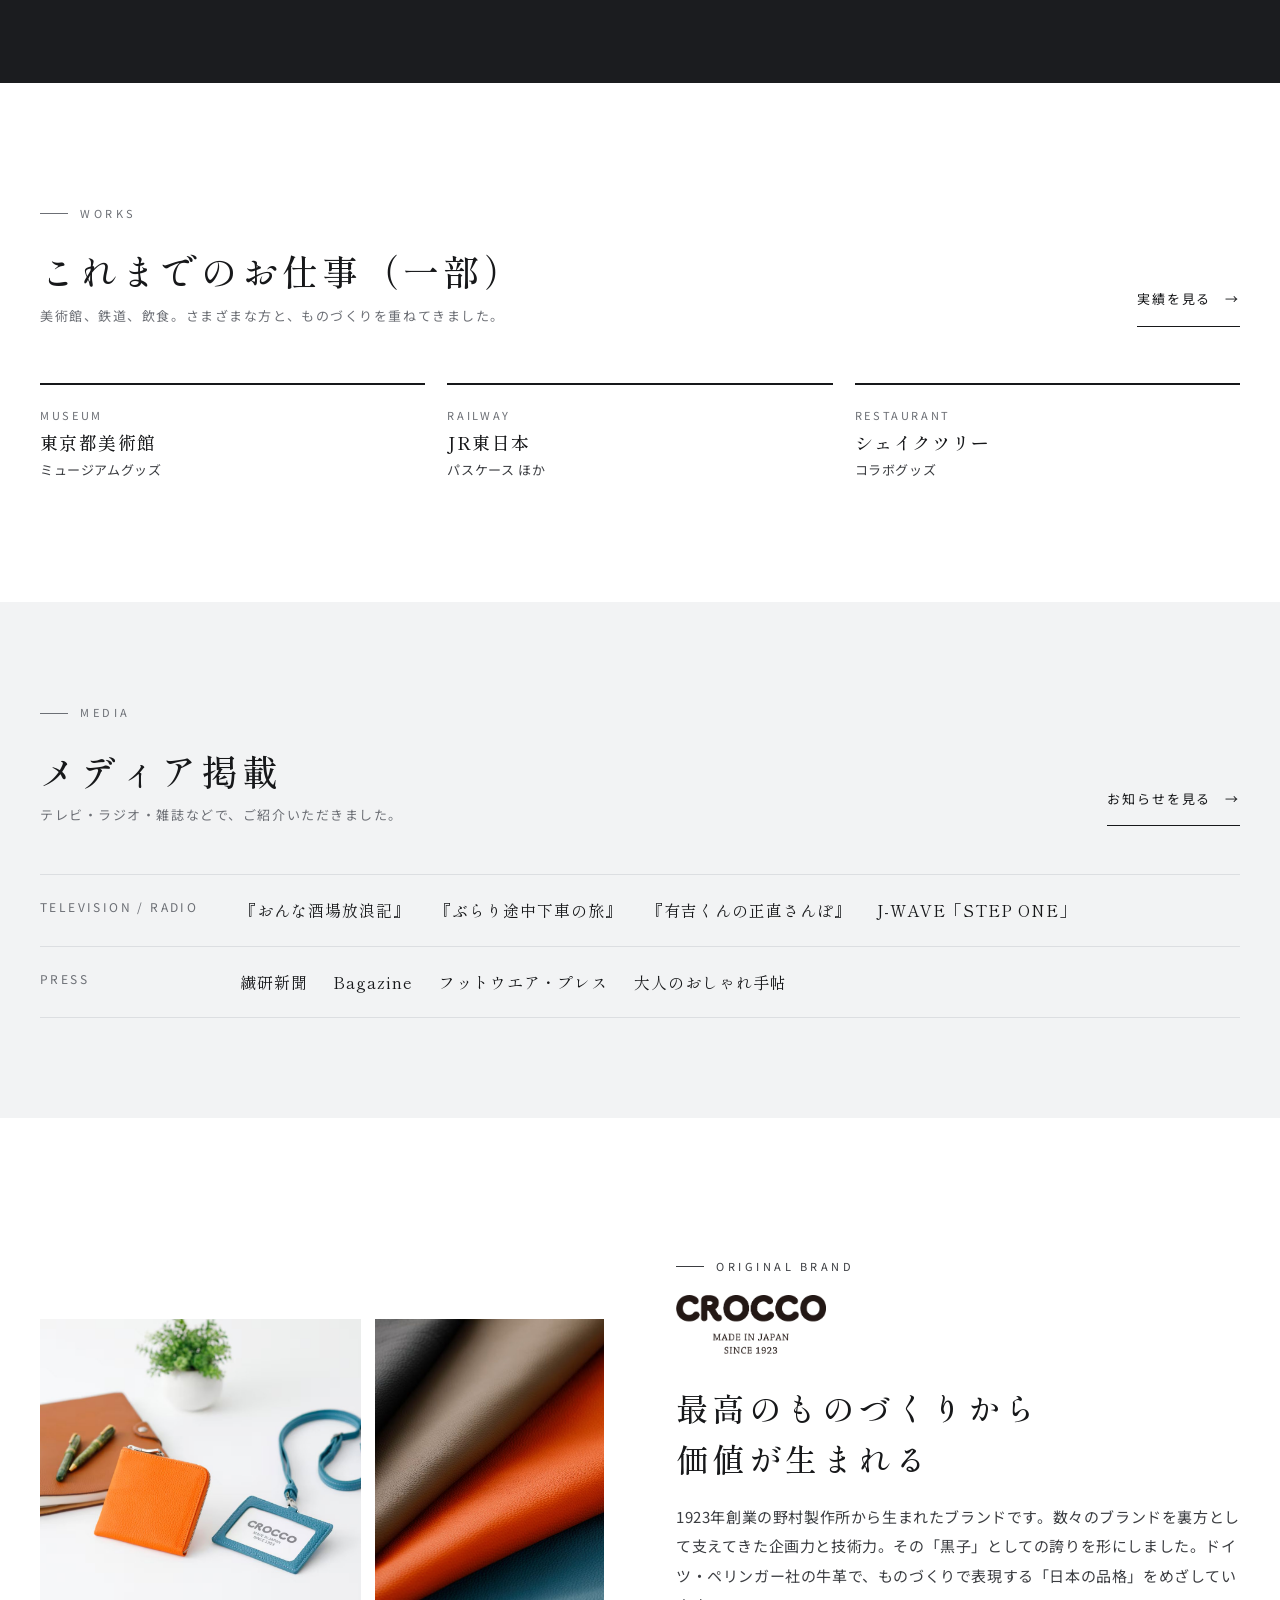
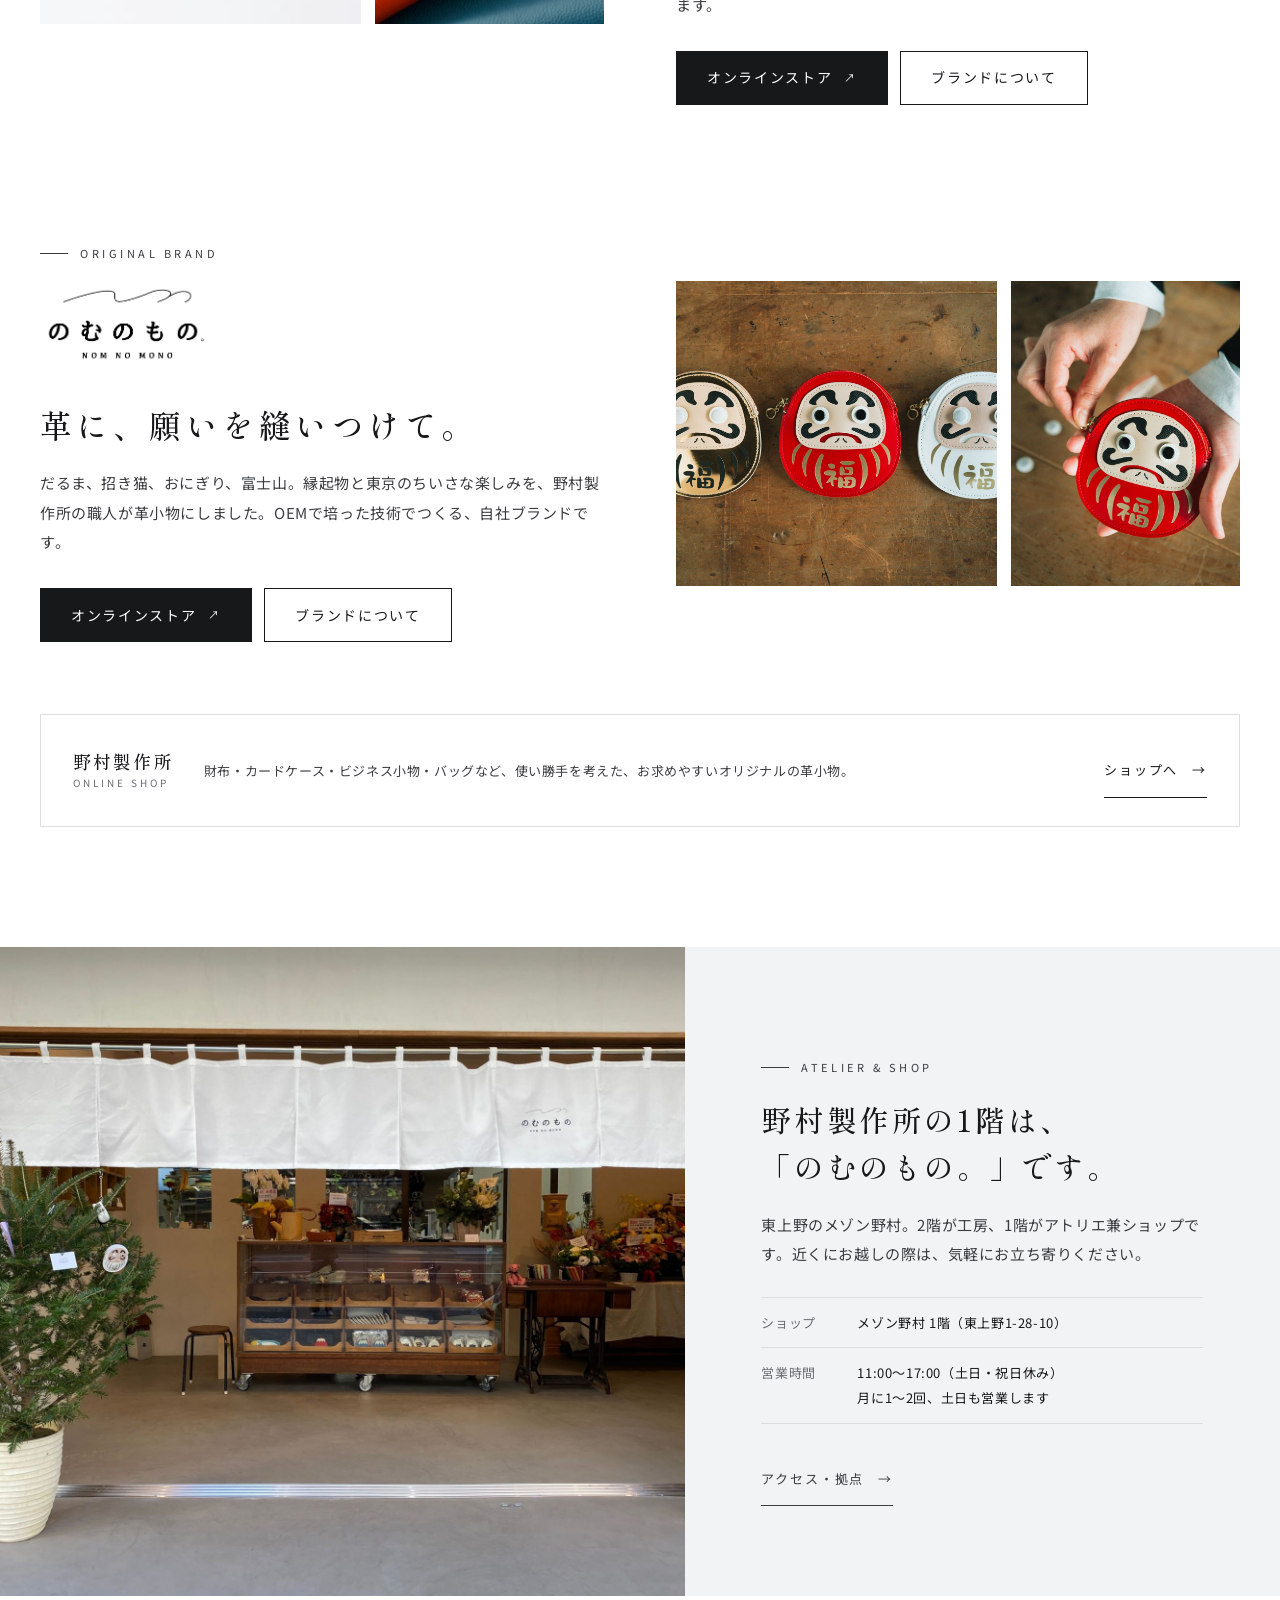
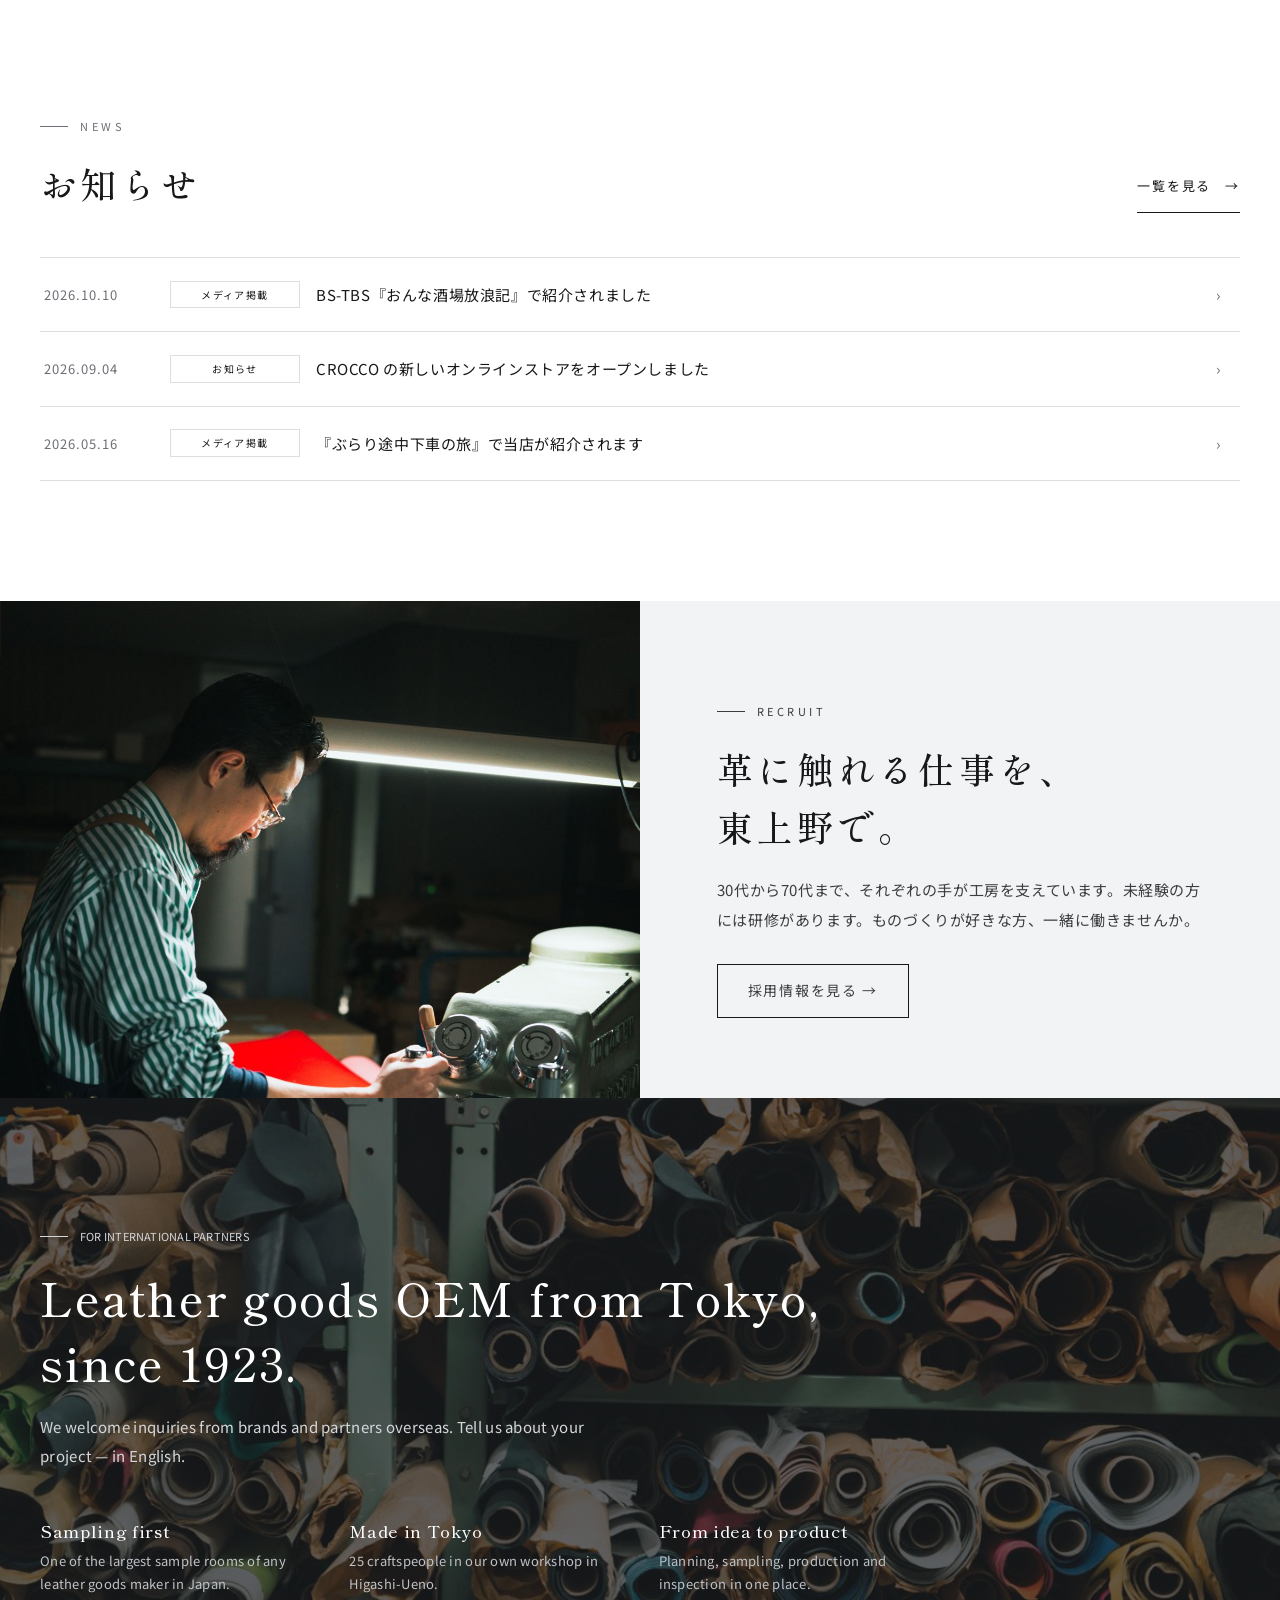
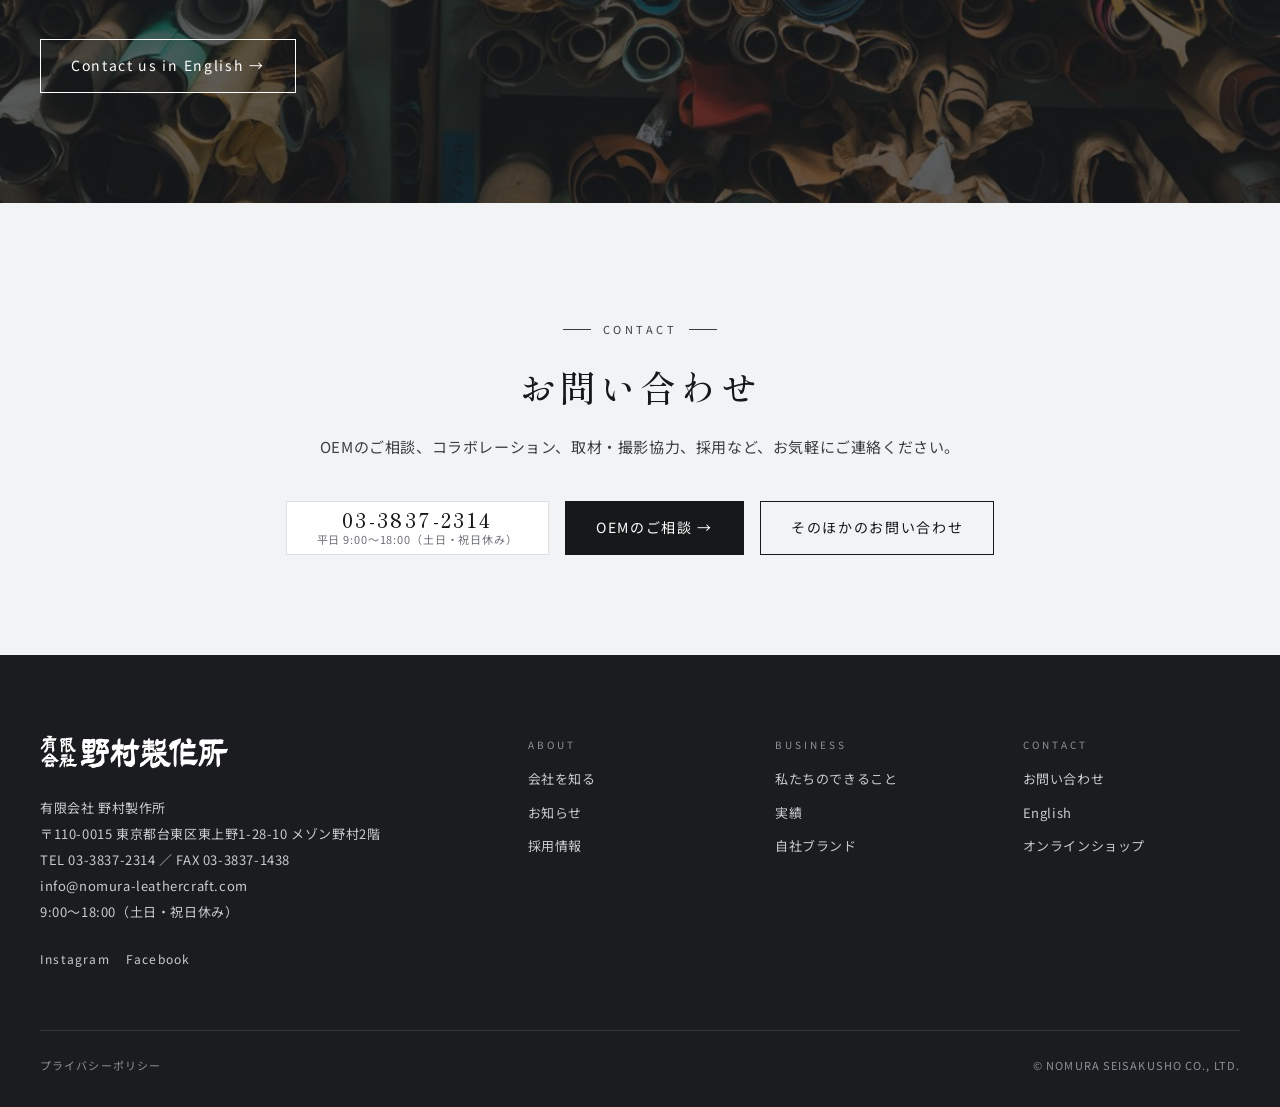
==== commit c78a9520: "先方確認（吉岡様 11/16）6点：看板の写真を左に90度回して横長に（社屋と同じ大きさ）／沿革の年号を和暦先（大正12年・1923）／採用は各パート随時受付（条件の欄を外す）／X のリンクを削除／送" ====
--- a/index.html
+++ b/index.html
@@ -132,7 +132,7 @@
 <div class="ft__top"><div>
 <a class="logo" href="index.html" aria-label="有限会社 野村製作所 トップへ"><img class="logo__wm" src="assets/nomura_logo_wh.svg" alt="有限会社 野村製作所" width="189" height="34"></a>
 <address>有限会社 野村製作所 <br>〒110-0015 東京都台東区東上野1-28-10 メゾン野村2階<br>TEL 03-3837-2314 ／ FAX 03-3837-1438<br><a href="mailto:info@nomura-leathercraft.com">info@nomura-leathercraft.com</a><br>9:00〜18:00（土日・祝日休み）</address>
-<div class="ft__sns"><a href="https://www.instagram.com/nomuraseisakusho_official/" target="_blank" rel="noopener">Instagram</a><a href="https://www.facebook.com/nomuraseisakusho/" target="_blank" rel="noopener">Facebook</a><a href="https://x.com/nomurass_jp" target="_blank" rel="noopener">X</a></div>
+<div class="ft__sns"><a href="https://www.instagram.com/nomuraseisakusho_official/" target="_blank" rel="noopener">Instagram</a><a href="https://www.facebook.com/nomuraseisakusho/" target="_blank" rel="noopener">Facebook</a></div>
 </div>
 <div class="ft__nav">
 <div><h4>ABOUT</h4><a href="company.html">会社を知る</a><a href="news.html">お知らせ</a><a href="recruit.html">採用情報</a></div>
--- a/assets/site.css
+++ b/assets/site.css
@@ -287,7 +287,7 @@
 .hist li::before{content:"";position:absolute;left:-41px;top:10px;width:9px;height:9px;border-radius:50%;background:var(--ink)}
 .hist li:first-child::before{background:var(--aka)}
 .hist b{font:500 22px/1.3 var(--serif);letter-spacing:.06em}
-.hist b small{font-size:12px;color:var(--mute);margin-left:10px;letter-spacing:.1em}
+.hist b small{font-size:14px;color:var(--mute);margin-left:2px;letter-spacing:.06em}
 .hist p{color:var(--ink2);margin-top:6px}
 .hist b.tbd{font:500 13px/1.6 var(--sans);letter-spacing:.14em;color:var(--mute);border:1px dashed var(--line);padding:2px 10px}
 .bases{display:grid;grid-template-columns:repeat(2,1fr);gap:28px;margin-top:44px}
@@ -412,7 +412,8 @@
 }
 
 /* 2026-11-16 完成版：沿革の昔の写真（小さく）・店舗と取扱店・地図はリンク */
-.hist-ph{display:grid;grid-template-columns:minmax(0,.62fr) minmax(0,1fr);gap:14px;align-items:end;margin-top:36px;max-width:420px}
+.hist-ph{display:grid;grid-template-columns:1fr 1fr;gap:14px;align-items:start;margin-top:36px;max-width:500px}
+.hist-ph img{aspect-ratio:3/2;object-fit:cover}
 .hist-ph img{display:block;width:100%;height:auto;border:1px solid var(--line)}
 .hist-ph figcaption{font-size:11.5px;line-height:1.6;color:var(--mute);margin-top:8px;letter-spacing:.04em}
 .stores__h{font:500 17px/1.6 var(--serif);letter-spacing:.12em;margin-top:44px;padding-bottom:10px;border-bottom:1px solid var(--ink)}
@@ -432,3 +433,7 @@
 .stores-list li>a{font-size:13px;white-space:nowrap}
 .maplinks{display:flex;flex-wrap:wrap;gap:24px;margin-top:28px;font-size:14px}
 @media (max-width:760px){.stores--2{grid-template-columns:1fr}.stores-list li{flex-direction:column;align-items:flex-start;gap:8px}.hist-ph{max-width:none;margin-bottom:8px}}
+
+/* 2026-11-16 採用：各パート随時受付 */
+.job__st{margin-top:auto;padding-top:18px;font-size:12px;letter-spacing:.2em;color:var(--ink);border-top:1px solid var(--line)}
+.job > p.job__st{margin-top:auto;color:var(--ink)}
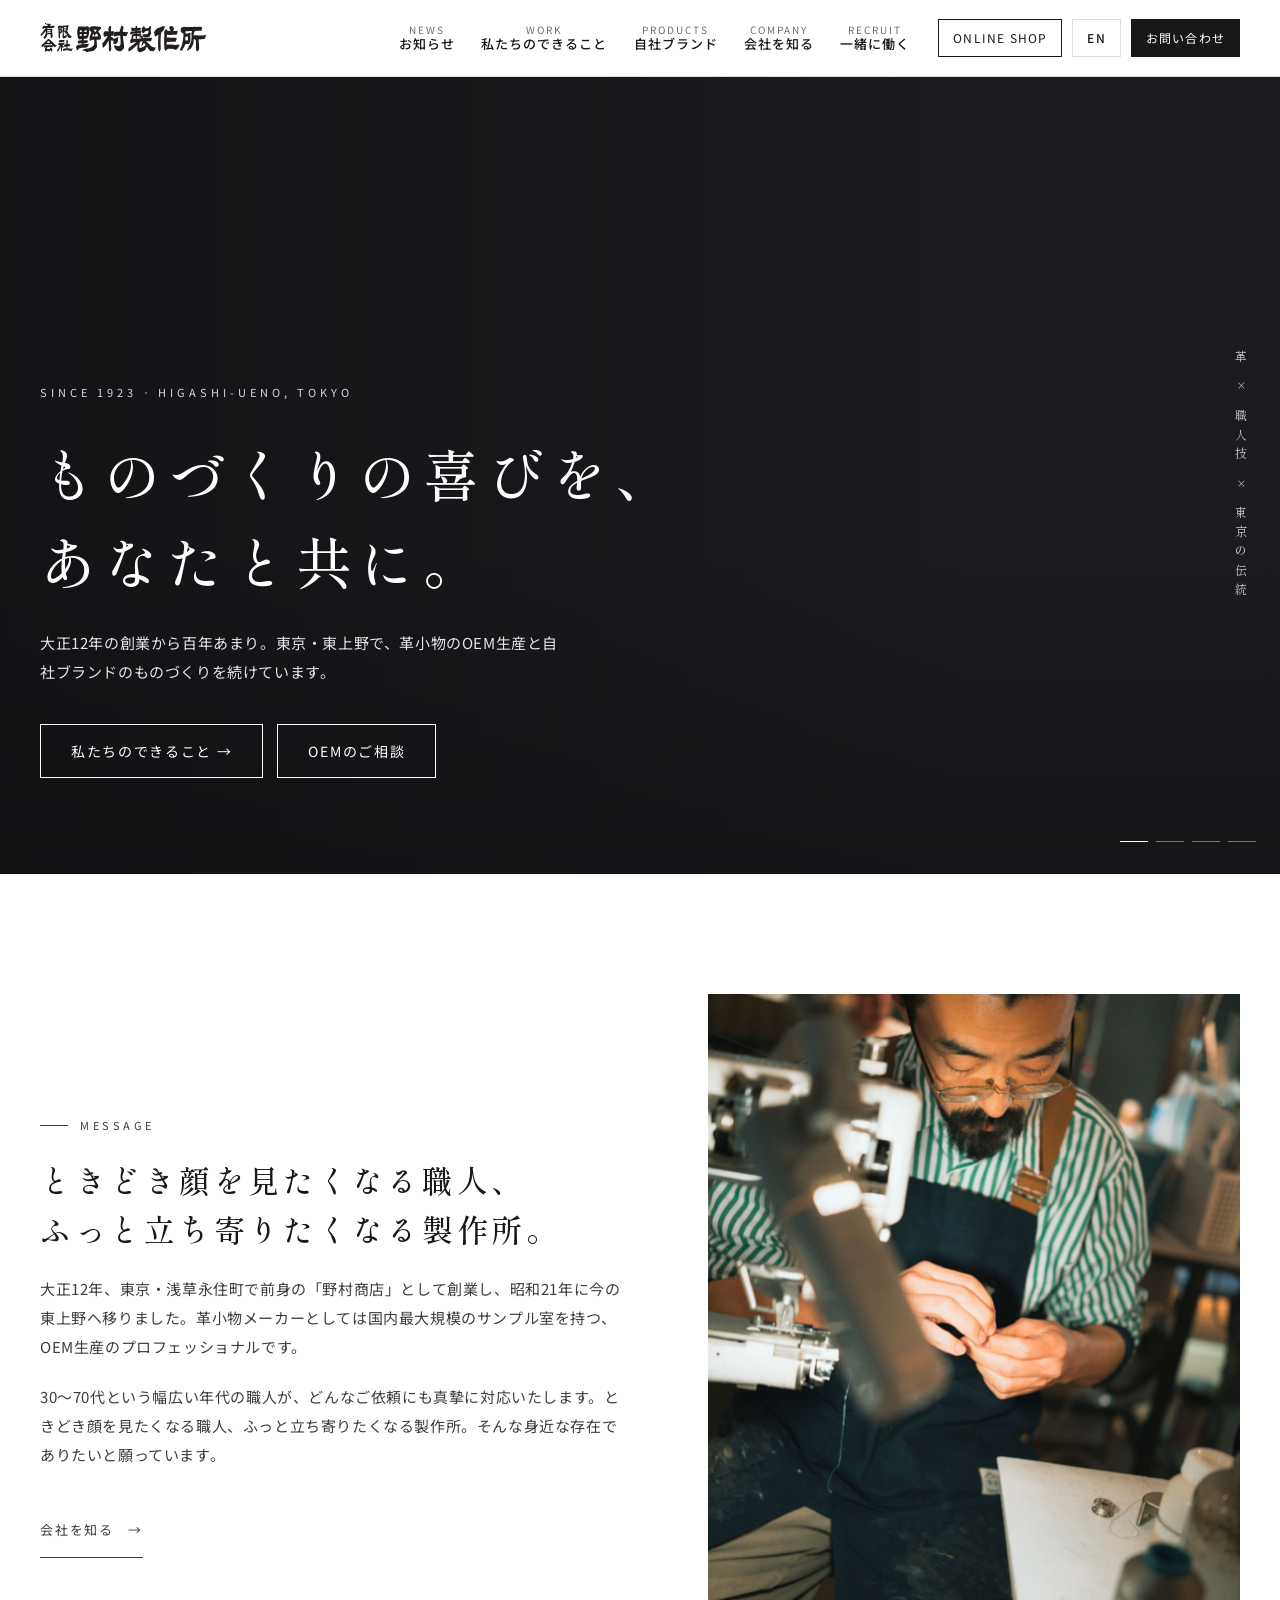
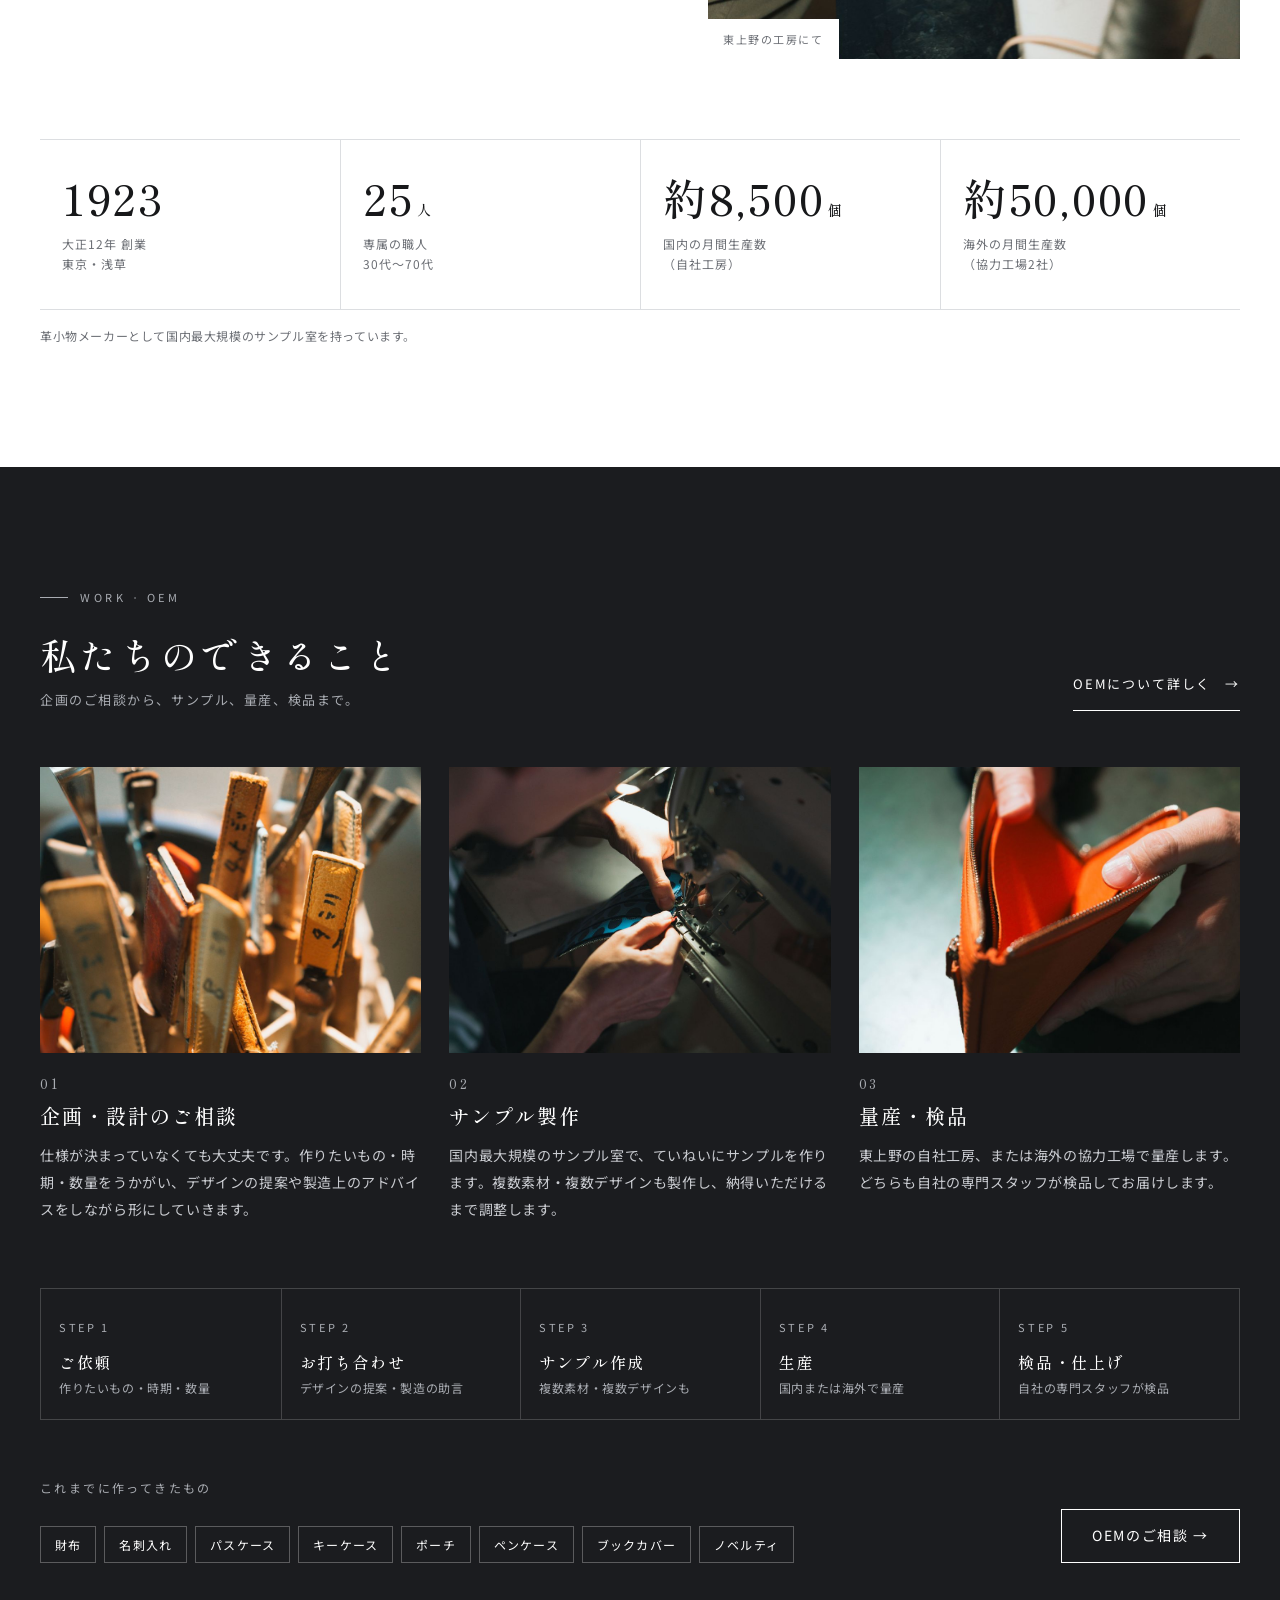
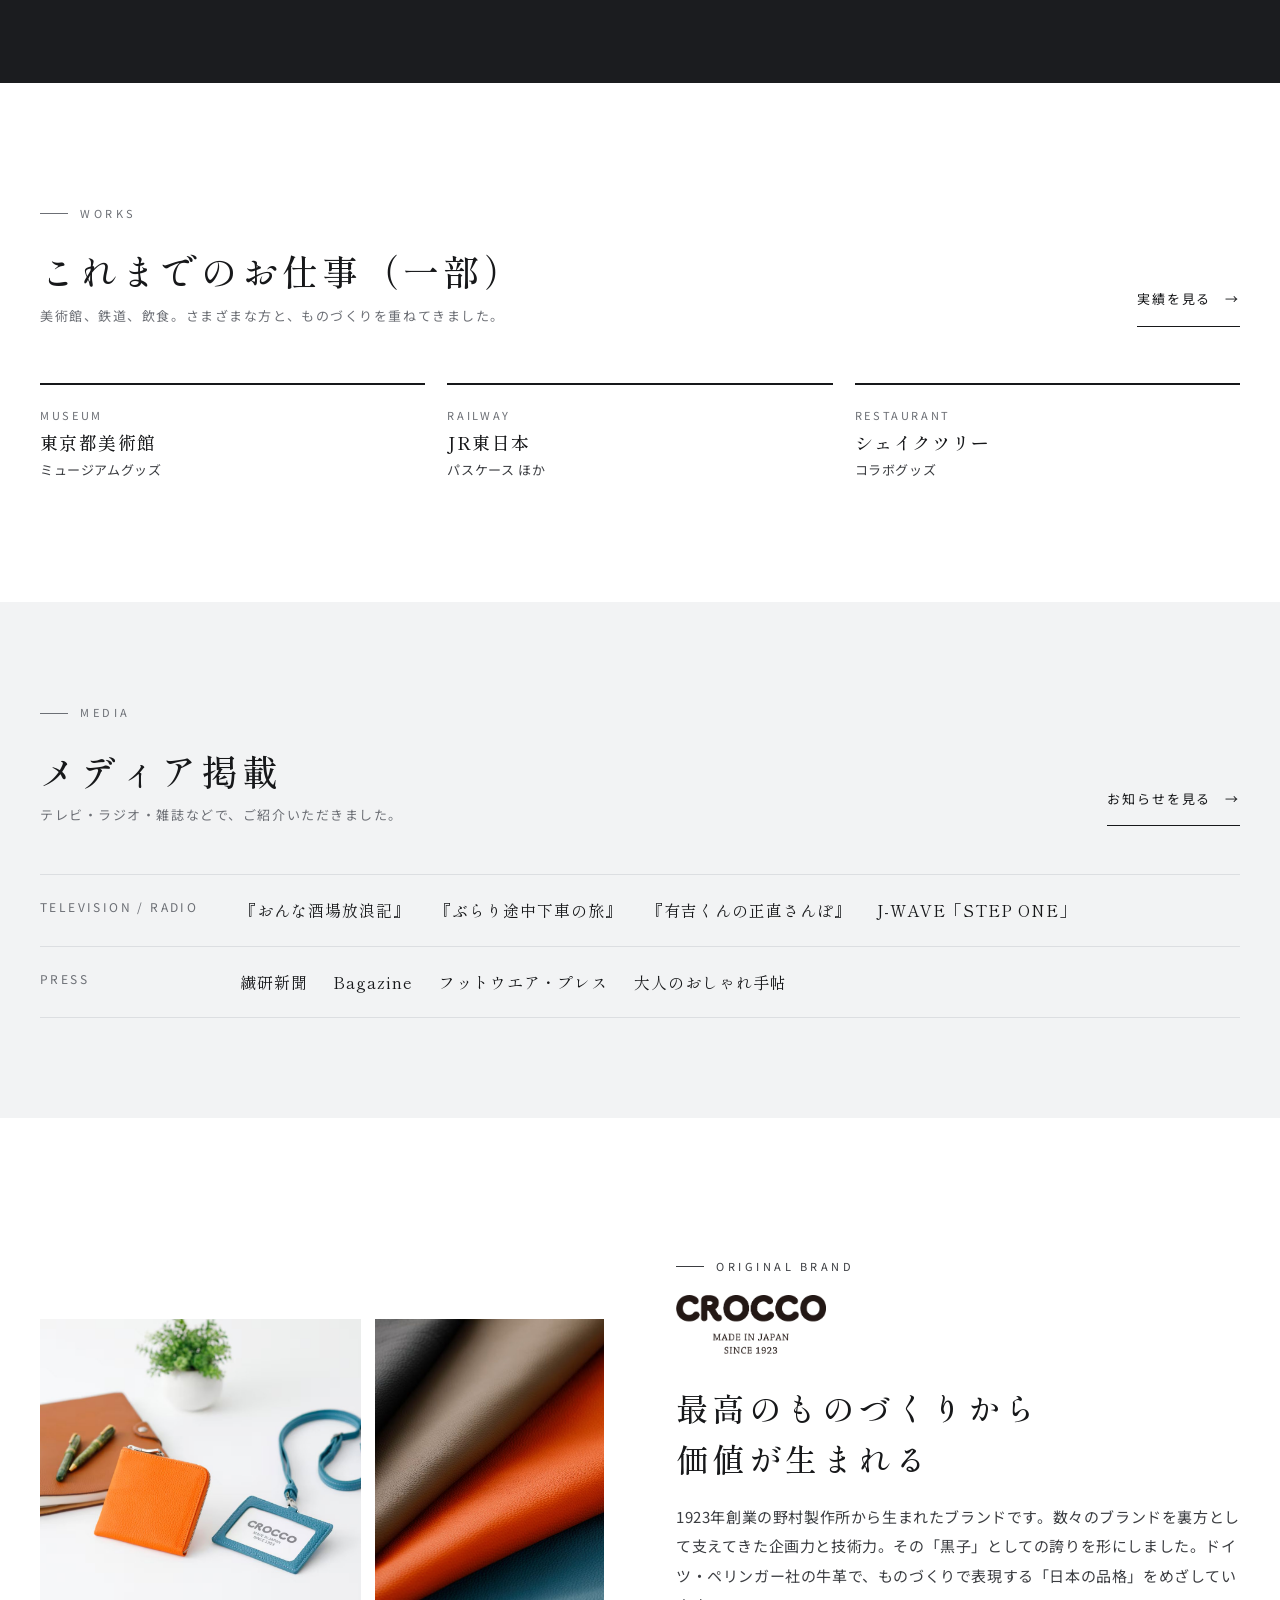
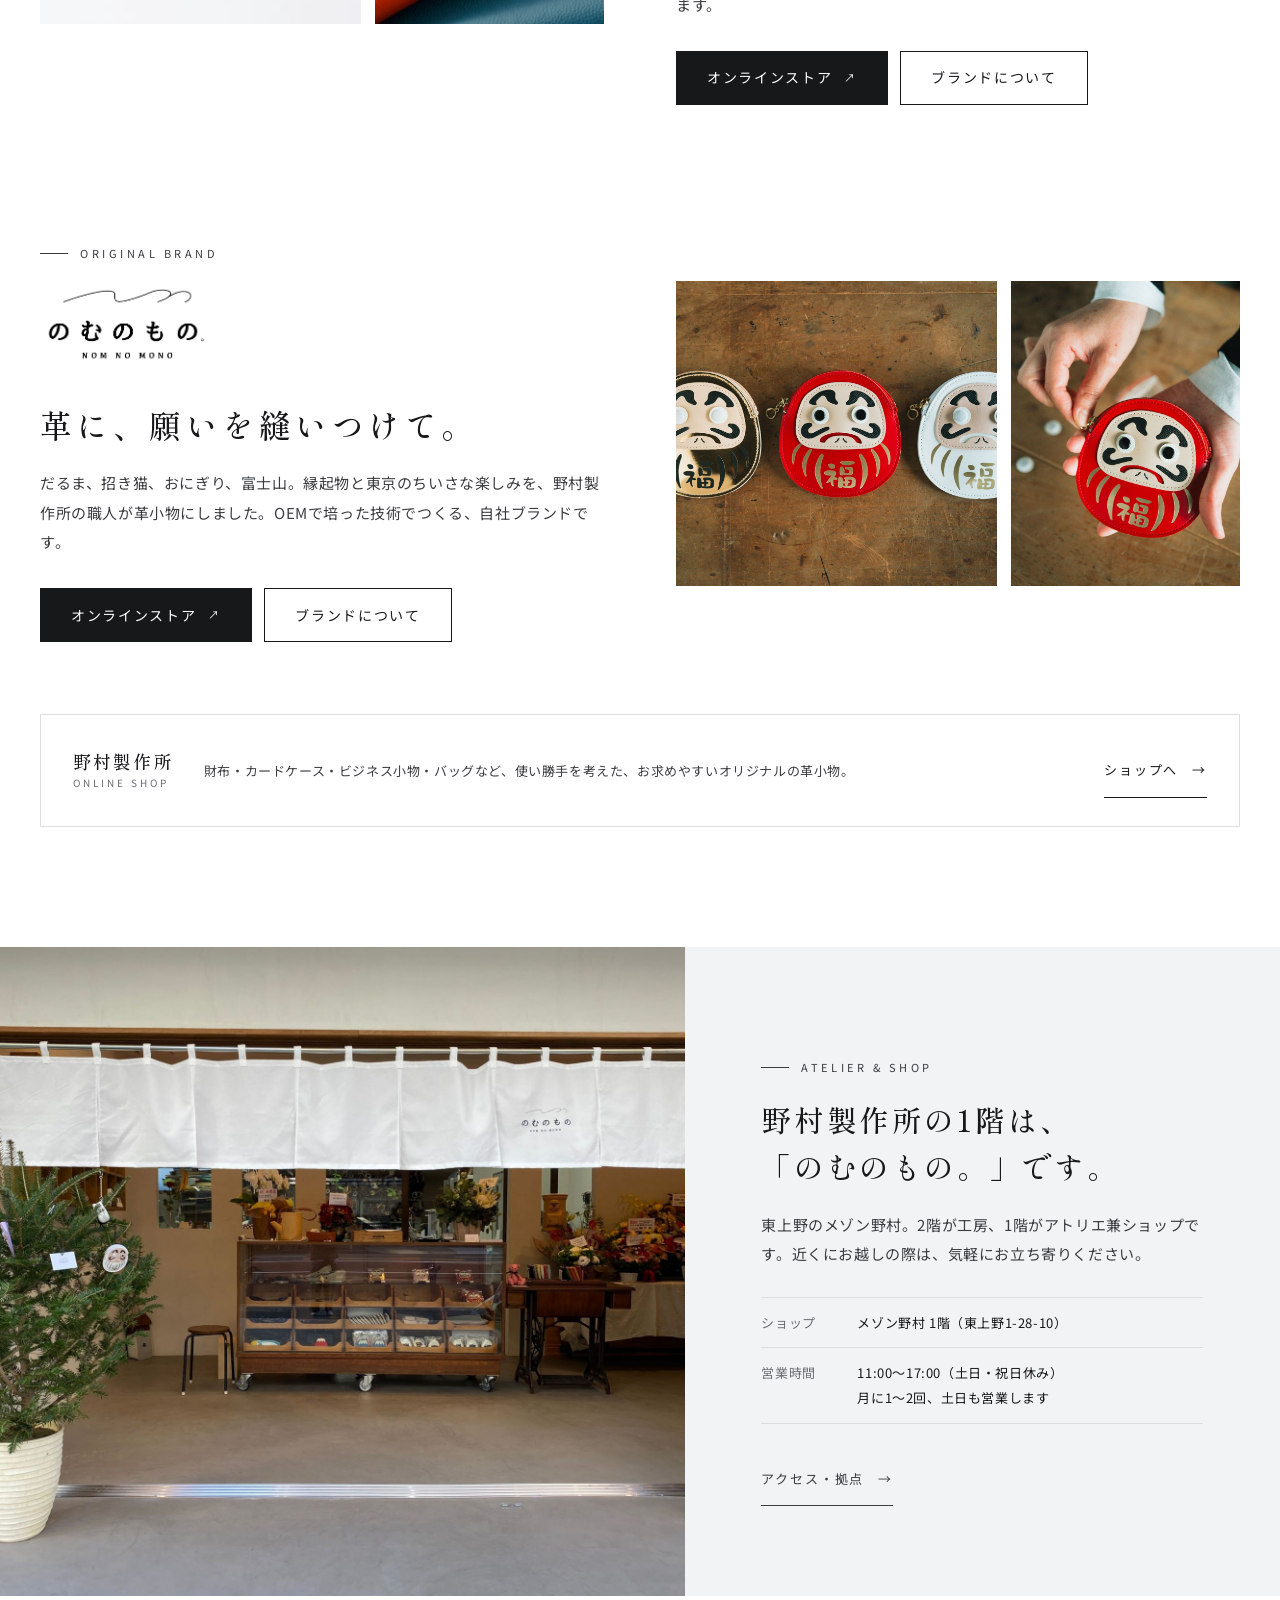
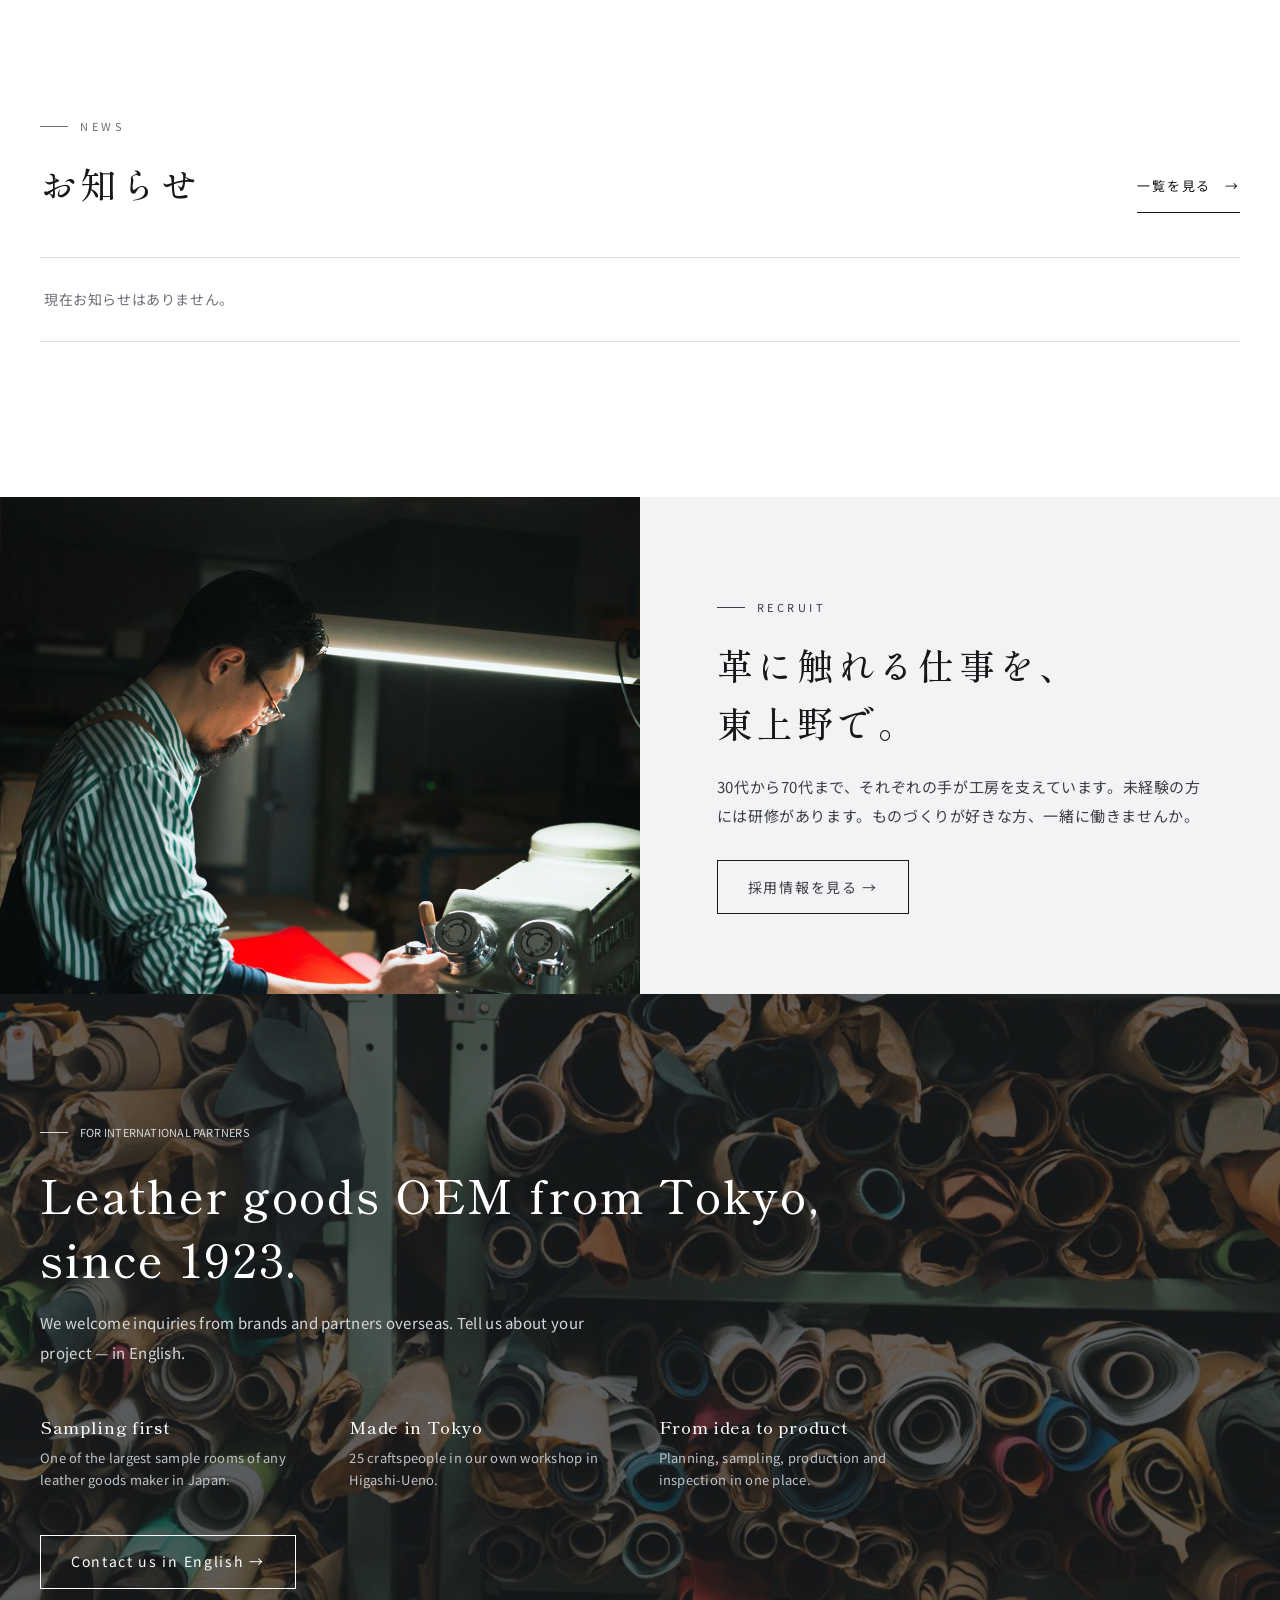
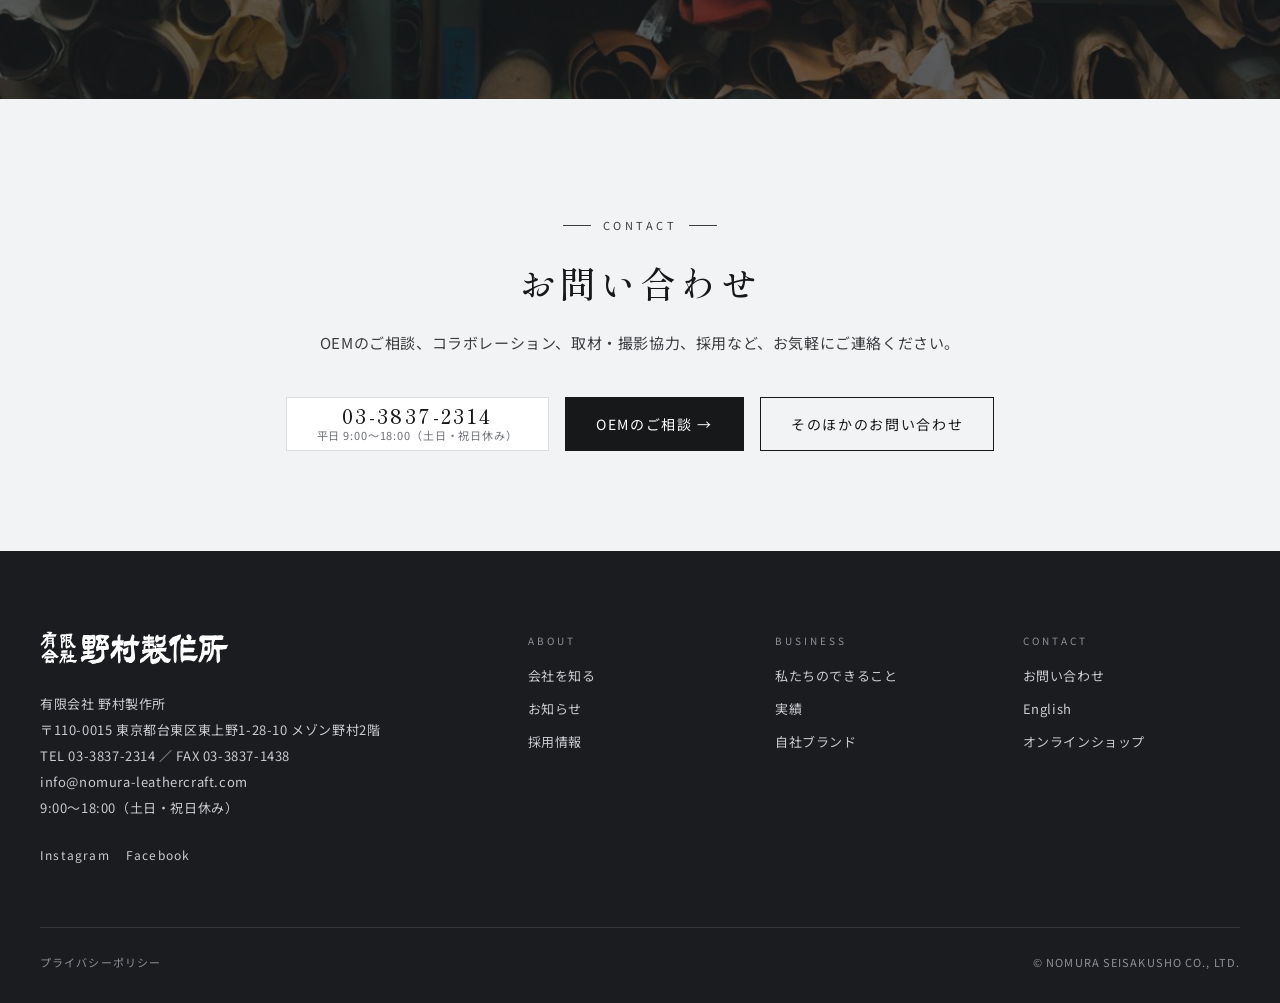
==== commit f909d599: "公開用の仕上げ：お問い合わせを今のAWS（POST /api/contact・JSON・種類4つ）に接続（実送信は本番ドメインのときだけ）／お知らせを microCMS から読む（一覧・TOP3件・詳" ====
--- a/index.html
+++ b/index.html
@@ -1,6 +1,6 @@
 <!doctype html>
 <html lang="ja"><head><meta charset="utf-8"><meta name="viewport" content="width=device-width,initial-scale=1">
-<title>野村製作所｜東京・東上野の革小物OEMメーカー（大正12年創業）</title><meta name="description" content="大正12年創業、東京・東上野の革小物メーカー。国内最大規模のサンプル室と専属職人25人で、財布・名刺入れ・パスケースなど革小物のOEM生産を企画から量産までお受けします。"><meta name="robots" content="noindex">
+<title>野村製作所｜東京・東上野の革小物OEMメーカー（大正12年創業）</title><link rel="canonical" href="https://www.nomura-leathercraft.com/"><meta property="og:type" content="website"><meta property="og:site_name" content="有限会社 野村製作所"><meta property="og:title" content="野村製作所｜東京・東上野の革小物OEMメーカー（大正12年創業）"><meta property="og:description" content="大正12年創業、東京・東上野の革小物メーカー。国内最大規模のサンプル室と専属職人25人で、財布・名刺入れ・パスケースなど革小物のOEM生産を企画から量産までお受けします。"><meta property="og:url" content="https://www.nomura-leathercraft.com/"><meta property="og:image" content="https://www.nomura-leathercraft.com/assets/og.jpg"><meta name="twitter:card" content="summary_large_image"><meta name="description" content="大正12年創業、東京・東上野の革小物メーカー。国内最大規模のサンプル室と専属職人25人で、財布・名刺入れ・パスケースなど革小物のOEM生産を企画から量産までお受けします。"><meta name="robots" content="noindex">
 <link rel="preconnect" href="https://fonts.googleapis.com"><link rel="preconnect" href="https://fonts.gstatic.com" crossorigin>
 <link href="https://fonts.googleapis.com/css2?family=Noto+Sans+JP:wght@400;500&family=Shippori+Mincho:wght@500;600&display=swap" rel="stylesheet">
 <link rel="stylesheet" href="assets/site.css">
@@ -104,9 +104,10 @@
 
 <section class="sec"><div class="wrap">
 <div class="head-row"><div><p class="lbl">News</p><h2 class="h2">お知らせ</h2></div><a class="more" href="news.html">一覧を見る</a></div>
-<ul class="nlist"><li data-cat="メディア掲載"><a href="#"><time>2026.10.10</time><span class="tag">メディア掲載</span><span class="t">BS-TBS『おんな酒場放浪記』で紹介されました</span><span class="ar">›</span></a></li><li data-cat="お知らせ"><a href="#"><time>2026.09.04</time><span class="tag">お知らせ</span><span class="t">CROCCO の新しいオンラインストアをオープンしました</span><span class="ar">›</span></a></li><li data-cat="メディア掲載"><a href="#"><time>2026.05.16</time><span class="tag">メディア掲載</span><span class="t">『ぶらり途中下車の旅』で当店が紹介されます</span><span class="ar">›</span></a></li></ul>
+<div class="cms-news" data-limit="3" aria-live="polite"></div><noscript><p class="cms-empty">お知らせは JavaScript を有効にしてご覧ください。</p></noscript>
 </div></section>
 
+<script src="assets/news.js" defer></script>
 <section class="rec sec--gray">
 <div class="rec__ph"><img src="assets/craftsman_red.jpg" alt="赤い革を機械にかける職人" style="object-position:50% 30%"></div>
 <div class="rec__tx"><p class="lbl">Recruit</p><h2 class="h2">革に触れる仕事を、<br>東上野で。</h2>
@@ -139,7 +140,7 @@
 <div><h4>BUSINESS</h4><a href="work.html">私たちのできること</a><a href="works.html">実績</a><a href="products.html">自社ブランド</a></div>
 <div><h4>CONTACT</h4><a href="contact.html">お問い合わせ</a><a href="en.html" lang="en">English</a><a href="products.html#shops">オンラインショップ</a></div>
 </div></div>
-<div class="ft__bt"><span><a href="#">プライバシーポリシー</a></span><span>© NOMURA SEISAKUSHO CO., LTD.</span></div>
+<div class="ft__bt"><span><a href="privacy.html">プライバシーポリシー</a></span><span>© NOMURA SEISAKUSHO CO., LTD.</span></div>
 </div></footer>
 <script>
 (function(){var q=location.search;if(q.indexOf('check')>-1)document.body.classList.add('check');if(q.indexOf('static')>-1)document.body.classList.add('static');
--- a/assets/site.css
+++ b/assets/site.css
@@ -412,7 +412,7 @@
 }
 
 /* 2026-11-16 完成版：沿革の昔の写真（小さく）・店舗と取扱店・地図はリンク */
-.hist-ph{display:grid;grid-template-columns:1fr 1fr;gap:14px;align-items:start;margin-top:36px;max-width:500px}
+.hist-ph{display:grid;grid-template-columns:1fr;gap:22px;align-items:start;margin-top:36px;max-width:400px} /* 11/16 ボス「画像は縦に2段」 */
 .hist-ph img{aspect-ratio:3/2;object-fit:cover}
 .hist-ph img{display:block;width:100%;height:auto;border:1px solid var(--line)}
 .hist-ph figcaption{font-size:11.5px;line-height:1.6;color:var(--mute);margin-top:8px;letter-spacing:.04em}
@@ -437,3 +437,37 @@
 /* 2026-11-16 採用：各パート随時受付 */
 .job__st{margin-top:auto;padding-top:18px;font-size:12px;letter-spacing:.2em;color:var(--ink);border-top:1px solid var(--line)}
 .job > p.job__st{margin-top:auto;color:var(--ink)}
+
+/* 2026-11-17 公開用：お知らせ（microCMS） */
+.cms-news{min-height:120px}
+.nlist--cms li a{grid-template-columns:110px 1fr 20px}
+.cms-empty{margin-top:44px;padding:28px 4px;border-top:1px solid var(--line);border-bottom:1px solid var(--line);color:var(--mute);font-size:14px}
+.cms-more{display:flex;justify-content:center;margin-top:36px}
+.cms-more button{font:500 13px/1 var(--sans);letter-spacing:.12em;border:1px solid var(--ink);background:#fff;padding:15px 34px;cursor:pointer;color:var(--ink)}
+.cms-more button:disabled{opacity:.5;cursor:default}
+.news-detail{max-width:760px}
+.news-detail time{font-size:13px;letter-spacing:.08em;color:var(--mute)}
+.news-detail h2{font:500 26px/1.6 var(--serif);letter-spacing:.06em;margin-top:8px;padding-bottom:20px;border-bottom:1px solid var(--line)}
+.news-detail figure{margin-top:28px}
+.news-detail figure img{width:100%;height:auto}
+.news-body{margin-top:28px;font-size:15px;line-height:2}
+.news-body p{margin:0 0 1.4em}
+.news-body img{max-width:100%;height:auto}
+.news-body a{text-decoration:underline}
+.news-back{margin-top:44px}
+/* お問い合わせ：結果の表示 */
+.form-msg{margin:6px 0 0;padding:14px 16px;border:1px solid #B33A3A;color:#8E2B2B;background:#fff;font-size:14px;line-height:1.8}
+.form-done{margin-top:44px;padding:40px 32px;border:1px solid var(--line);background:var(--gray);text-align:center}
+.form-done b{display:block;font:500 20px/1.7 var(--serif);letter-spacing:.06em}
+.form-done p{margin-top:10px;font-size:14px;color:var(--ink2)}
+.form button[disabled]{opacity:.6;cursor:wait}
+/* プライバシーポリシー */
+.policy{max-width:820px}
+.policy h2{font:500 19px/1.6 var(--serif);letter-spacing:.08em;margin-top:44px;padding-bottom:10px;border-bottom:1px solid var(--line)}
+.policy h2:first-child{margin-top:0}
+.policy p,.policy li{font-size:15px;line-height:2;color:var(--ink2);margin-top:14px}
+.policy ul{margin-top:8px;padding-left:1.4em;list-style:disc}
+.policy li{margin-top:4px}
+.policy a{text-decoration:underline}
+.policy__date{margin-top:56px !important;text-align:right;font-size:13px !important}
+@media (max-width:760px){.nlist--cms li a{grid-template-columns:1fr 20px}.nlist--cms time{grid-column:1/-1}.news-detail h2{font-size:21px}}
